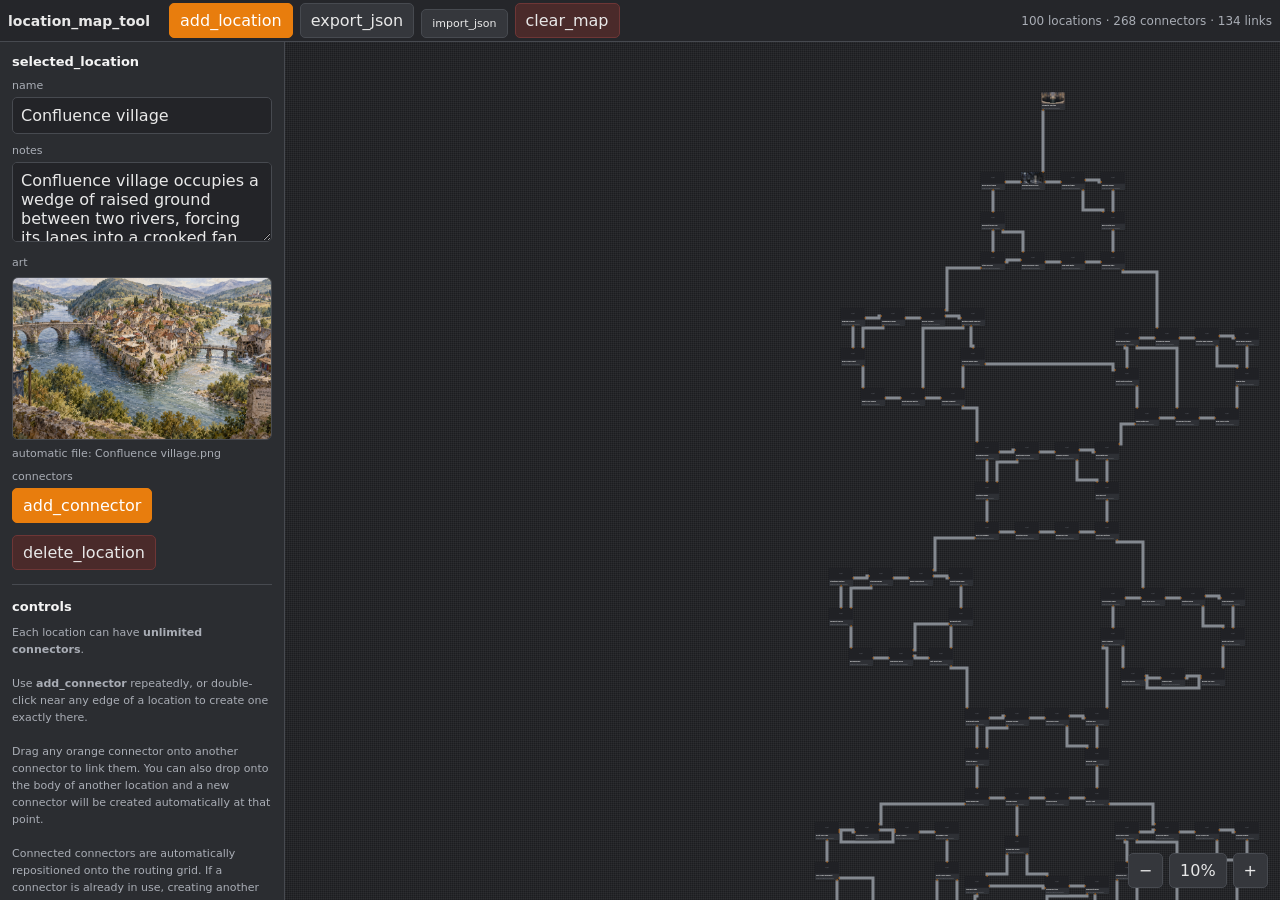
==== index.html @ f87dd0e2 "Add files via upload" ====
<!DOCTYPE html>
<html lang="en">
<head>
<meta charset="UTF-8">
<meta name="viewport" content="width=device-width, initial-scale=1.0">
<title>Location Map Tool</title>
<style>
    :root {
        --bg: #1e1f22;
        --panel: #2b2d31;
        --panel-2: #35373c;
        --panel-3: #232428;
        --border: #474a50;
        --text: #e8e8e8;
        --muted: #a9adb5;
        --accent: #e87d0d;
        --accent-2: #ff9b33;
        --danger: #cf4d4d;
        --grid: rgba(255,255,255,0.035);
        --node-w: 240px;
        --node-h: 180px;
    }

    * { box-sizing: border-box; }

    html, body {
        width: 100%;
        height: 100%;
        margin: 0;
        overflow: hidden;
        background: var(--bg);
        color: var(--text);
        font-family: Inter, ui-sans-serif, system-ui, -apple-system, BlinkMacSystemFont, "Segoe UI", sans-serif;
    }

    button, input, textarea { font: inherit; }

    button {
        border: 1px solid var(--border);
        color: var(--text);
        background: var(--panel-2);
        border-radius: 5px;
        padding: 7px 10px;
        cursor: pointer;
        user-select: none;
    }

    button:hover { background: #40434a; }
    button.primary { background: var(--accent); border-color: var(--accent); color: #fff; }
    button.primary:hover { background: var(--accent-2); }
    button.danger { background: #4a2a2a; border-color: #6e3636; }
    button.danger:hover { background: #633030; }

    #app {
        height: 100%;
        display: grid;
        grid-template-rows: 42px 1fr;
    }

    #topbar {
        display: flex;
        align-items: center;
        gap: 7px;
        padding: 6px 8px;
        background: #25262a;
        border-bottom: 1px solid var(--border);
        z-index: 30;
    }

    #brand {
        font-size: 14px;
        font-weight: 700;
        margin-right: 12px;
        white-space: nowrap;
    }

    #status {
        margin-left: auto;
        color: var(--muted);
        font-size: 12px;
        white-space: nowrap;
    }

    #main {
        min-height: 0;
        display: grid;
        grid-template-columns: 285px 1fr;
    }

    #sidebar {
        min-height: 0;
        overflow-y: auto;
        background: var(--panel);
        border-right: 1px solid var(--border);
        padding: 12px;
    }

    .section {
        border-bottom: 1px solid var(--border);
        padding-bottom: 14px;
        margin-bottom: 14px;
    }

    .section:last-child { border-bottom: 0; }

    h2 {
        font-size: 13px;
        margin: 0 0 10px 0;
        color: #f4f4f4;
    }

    label {
        display: block;
        font-size: 11px;
        color: var(--muted);
        margin: 10px 0 5px;
    }

    input[type="text"], textarea {
        width: 100%;
        border: 1px solid var(--border);
        border-radius: 5px;
        background: var(--panel-3);
        color: var(--text);
        padding: 8px;
        outline: none;
    }

    input[type="text"]:focus, textarea:focus { border-color: var(--accent); }

    textarea {
        min-height: 80px;
        resize: vertical;
    }

    .button-row {
        display: flex;
        gap: 7px;
        flex-wrap: wrap;
    }

    #art_preview {
        width: 100%;
        aspect-ratio: 16 / 10;
        object-fit: cover;
        background: #18191c;
        border: 1px solid var(--border);
        border-radius: 6px;
        display: none;
        margin-top: 8px;
    }

    #empty_editor {
        color: var(--muted);
        font-size: 12px;
        line-height: 1.5;
    }

    #workspace_wrap {
        min-width: 0;
        min-height: 0;
        position: relative;
        overflow: hidden;
        background:
            linear-gradient(var(--grid) 1px, transparent 1px),
            linear-gradient(90deg, var(--grid) 1px, transparent 1px),
            #1c1d20;
        background-size: 20px 20px;
    }

    #workspace {
        position: absolute;
        left: 0;
        top: 0;
        width: 0;
        height: 0;
        transform-origin: 0 0;
        overflow: visible;
        pointer-events: none;
        z-index: 2;
    }

    #nodes_layer {
        position: absolute;
        left: 0;
        top: 0;
        width: 0;
        height: 0;
        overflow: visible;
        pointer-events: none;
    }

    #links_svg {
        position: absolute;
        inset: 0;
        width: 100%;
        height: 100%;
        overflow: hidden;
        z-index: 1;
    }

    .link-group {
        pointer-events: stroke;
        cursor: pointer;
    }

    .link-hit {
        fill: none;
        stroke: transparent;
        stroke-width: 15;
        pointer-events: stroke;
    }

    .link-line {
        fill: none;
        stroke: #848990;
        stroke-width: 3;
        vector-effect: non-scaling-stroke;
        pointer-events: none;
    }

    .link-group.selected .link-line {
        stroke: var(--accent);
        stroke-width: 4;
    }

    #temp_link {
        fill: none;
        stroke: var(--accent-2);
        stroke-width: 3;
        stroke-dasharray: 8 6;
        vector-effect: non-scaling-stroke;
        pointer-events: none;
        display: none;
    }

    .node {
        position: absolute;
        pointer-events: auto;
        width: var(--node-w);
        height: var(--node-h);
        background: #2e3035;
        border: 1px solid #50535a;
        border-radius: 8px;
        box-shadow: 0 4px 14px rgba(0,0,0,.28);
        overflow: visible;
        user-select: none;
    }

    .node.selected {
        border-color: var(--accent);
        box-shadow: 0 0 0 1px var(--accent), 0 6px 18px rgba(0,0,0,.35);
    }

    .node_art {
        height: 118px;
        border-radius: 7px 7px 0 0;
        background: #202125;
        background-size: cover;
        background-position: center;
        border-bottom: 1px solid #45484f;
        display: grid;
        place-items: center;
        color: #737780;
        font-size: 11px;
        overflow: hidden;
    }

    .node_name {
        padding: 10px 34px 10px 10px;
        font-weight: 650;
        font-size: 13px;
        white-space: nowrap;
        overflow: hidden;
        text-overflow: ellipsis;
    }

    .connector {
        position: absolute;
        width: 17px;
        height: 17px;
        border-radius: 50%;
        border: 2px solid #202125;
        background: var(--accent);
        transform: translate(-50%, -50%);
        cursor: crosshair;
        z-index: 6;
    }

    .connector:hover {
        transform: translate(-50%, -50%) scale(1.22);
        background: var(--accent-2);
    }

    .connector.selected {
        box-shadow: 0 0 0 3px rgba(255,155,51,.32);
        background: var(--accent-2);
    }

    .node_hint {
        position: absolute;
        left: 9px;
        bottom: 7px;
        color: #80848c;
        font-size: 10px;
        pointer-events: none;
    }

    #help {
        font-size: 11px;
        color: var(--muted);
        line-height: 1.55;
    }

    #zoom_controls {
        position: absolute;
        right: 12px;
        bottom: 12px;
        display: flex;
        gap: 6px;
        z-index: 20;
    }

    #toast {
        position: absolute;
        left: 50%;
        bottom: 18px;
        transform: translateX(-50%);
        background: #111216;
        color: #eee;
        border: 1px solid var(--border);
        border-radius: 5px;
        padding: 8px 12px;
        font-size: 12px;
        pointer-events: none;
        opacity: 0;
        transition: opacity .15s ease;
        z-index: 50;
    }

    #toast.show { opacity: 1; }

    .kbd {
        border: 1px solid #555960;
        border-bottom-width: 2px;
        background: #27282c;
        padding: 1px 4px;
        border-radius: 4px;
        font-size: 10px;
        color: #ddd;
    }

    .file-button {
        display: inline-block;
        border: 1px solid var(--border);
        color: var(--text);
        background: var(--panel-2);
        border-radius: 5px;
        padding: 7px 10px;
        cursor: pointer;
    }

    .file-button:hover { background: #40434a; }

    #selected_link_panel,
    #selected_connector_panel {
        display: none;
    }
</style>
</head>
<body>
<div id="app">
    <div id="topbar">
        <div id="brand">location_map_tool</div>
        <button id="add_btn" class="primary">add_location</button>
        <button id="export_btn">export_json</button>
        <label class="file-button" for="import_input">import_json</label>
        <input id="import_input" type="file" accept=".json,application/json" hidden>
        <button id="clear_btn" class="danger">clear_map</button>
        <div id="status">0 locations · 0 connectors · 0 links</div>
    </div>

    <div id="main">
        <aside id="sidebar">
            <div class="section">
                <h2>selected_location</h2>
                <div id="empty_editor">Select a location on the map, or create one.</div>

                <div id="location_editor" hidden>
                    <label for="name_input">name</label>
                    <input id="name_input" type="text" autocomplete="off">

                    <label for="description_input">notes</label>
                    <textarea id="description_input"></textarea>

                    <label>art</label>
                    <img id="art_preview" alt="location art preview">
                    <div id="art_filename" style="margin-top:7px;color:var(--muted);font-size:11px;overflow-wrap:anywhere"></div>

                    <label>connectors</label>
                    <div class="button-row">
                        <button id="add_connector_btn" class="primary">add_connector</button>
                    </div>

                    <div class="button-row" style="margin-top:12px">
                        <button id="delete_location_btn" class="danger">delete_location</button>
                    </div>
                </div>
            </div>

            <div class="section" id="selected_connector_panel">
                <h2>selected_connector</h2>
                <div id="connector_summary" style="font-size:12px;color:var(--muted);margin-bottom:9px"></div>
                <button id="delete_connector_btn" class="danger">delete_connector</button>
            </div>

            <div class="section" id="selected_link_panel">
                <h2>selected_link</h2>
                <div id="link_summary" style="font-size:12px;color:var(--muted);margin-bottom:9px"></div>
                <button id="delete_link_btn" class="danger">delete_link</button>
            </div>

            <div class="section">
                <h2>controls</h2>
                <div id="help">
                    Each location can have <b>unlimited connectors</b>.<br><br>
                    Use <b>add_connector</b> repeatedly, or double-click near any edge of a location to create one exactly there.<br><br>
                    Drag any orange connector onto another connector to link them. You can also drop onto the body of another location and a new connector will be created automatically at that point.<br><br>
                    Connected connectors are automatically repositioned onto the routing grid. If a connector is already in use, creating another link from it automatically creates a separate routed connector.<br><br>
                    Drag a location card to reposition it. Every tile is locked to the grid. Tiles cannot overlap other tiles or established link routes. Accepted links use exclusive orthogonal grid routes, so links cannot cross or overlap each other or pass through tiles. If a move or link cannot satisfy those rules, it is rejected.<br><br>
                    The canvas is unbounded: drag empty space to pan in any direction. Use the mouse wheel to zoom.
                </div>
            </div>
        </aside>

        <section id="workspace_wrap">
            <svg id="links_svg">
                <g id="links_world">
                    <path id="temp_link"></path>
                </g>
            </svg>
            <div id="workspace">
                <div id="nodes_layer"></div>
            </div>

            <div id="zoom_controls">
                <button id="zoom_out_btn">−</button>
                <button id="zoom_reset_btn">100%</button>
                <button id="zoom_in_btn">+</button>
            </div>

            <div id="toast"></div>
        </section>
    </div>
</div>

<script>
(() => {
    "use strict";

    const STORAGE_KEY = "location_map_tool_v4_100_adventure_network_dense_v1";
    const LEGACY_STORAGE_KEYS = [];
    const NODE_WIDTH = 240;
    const NODE_HEIGHT = 180;
    const TILE_GRID = 20;
    const NODE_GAP = 40;
    const ROUTE_GRID = 20;
    const MAX_ROUTE_EXPANSIONS = 18000;
    const MAX_PORT_PAIRS = 28;

    const workspaceWrap = document.getElementById("workspace_wrap");
    const workspace = document.getElementById("workspace");
    const nodesLayer = document.getElementById("nodes_layer");
    const linksSvg = document.getElementById("links_svg");
    const linksWorld = document.getElementById("links_world");
    const tempLink = document.getElementById("temp_link");
    const status = document.getElementById("status");
    const toast = document.getElementById("toast");

    const addBtn = document.getElementById("add_btn");
    const exportBtn = document.getElementById("export_btn");
    const importInput = document.getElementById("import_input");
    const clearBtn = document.getElementById("clear_btn");

    const emptyEditor = document.getElementById("empty_editor");
    const locationEditor = document.getElementById("location_editor");
    const nameInput = document.getElementById("name_input");
    const descriptionInput = document.getElementById("description_input");
    const artPreview = document.getElementById("art_preview");
    const artFilename = document.getElementById("art_filename");
    const addConnectorBtn = document.getElementById("add_connector_btn");
    const deleteLocationBtn = document.getElementById("delete_location_btn");

    const selectedConnectorPanel = document.getElementById("selected_connector_panel");
    const connectorSummary = document.getElementById("connector_summary");
    const deleteConnectorBtn = document.getElementById("delete_connector_btn");

    const selectedLinkPanel = document.getElementById("selected_link_panel");
    const linkSummary = document.getElementById("link_summary");
    const deleteLinkBtn = document.getElementById("delete_link_btn");

    const zoomOutBtn = document.getElementById("zoom_out_btn");
    const zoomResetBtn = document.getElementById("zoom_reset_btn");
    const zoomInBtn = document.getElementById("zoom_in_btn");

    const PRESET_MAP = {"locations":[{"id":"loc_001","name":"Confluence village","description":"Confluence village occupies a wedge of raised ground between two rivers, forcing its lanes into a crooked fan around the meeting of the waters. A broad masonry bridge carries the main road over the deeper channel, while a smaller timber bridge reaches watermills and dye sheds on the opposite bank. Stone flood marks climb the lower house walls, and every spring the villagers dismantle the market stalls before the rivers rise. At the point itself, a weather-smoothed shrine faces upstream toward both valleys.","art":"","x":-2100,"y":4560,"connectors":[{"id":"loc_001_link_094","side":"top","offset":0.9166666666666666}]},{"id":"loc_002","name":"Flowermead village","description":"Flowermead village sits in a shallow sea of pasture where bands of wildflowers make the surrounding fields look painted from a distance. The settlement is loose and bright: limewashed farmhouses, fenced kitchen gardens, hayricks, bee skeps, and a long green used for markets and midsummer games. Narrow irrigation ditches glitter between the meadows, crossed by flat stepping stones worn smooth by generations of boots. A derelict dovecote on the western rise is the only structure tall enough to see above the flowering grass.","art":"","x":-900,"y":4560,"connectors":[{"id":"loc_002_link_095","side":"top","offset":0.08333333333333333}]},{"id":"loc_003","name":"Arched ford hamlet","description":"Arched ford hamlet has grown around an unusually old bridge whose single black-stone arch barely clears the river in wet months. The roadway pinches between leaning houses built directly against the bridge approaches, their upper floors almost touching above the lane. Below, the ford spreads across pale gravel beside fish traps, tethering rings, and a half-collapsed washing platform. One bridge pier contains a sealed iron door at water level, visible only when the river runs low.","art":"","x":-640,"y":5200,"connectors":[{"id":"loc_003_link_096","side":"top","offset":0.9166666666666666}]},{"id":"loc_004","name":"Applevale hollow","description":"Applevale hollow is a warm, sheltered depression filled with orchards older than the cottages scattered among them. Mossy stone walls divide terraces of apple, pear, and quince trees; ladders lean permanently against the gnarled trunks and windfalls perfume the grass. At the lowest point stands a communal press house with a huge screw press and channels cut into the flagstone floor for juice. Beyond it, one abandoned orchard has grown so dense that its interlocked branches form a dim tunnel over the forgotten path.","art":"","x":560,"y":5200,"connectors":[{"id":"loc_004_link_097","side":"top","offset":0.08333333333333333}]},{"id":"loc_005","name":"Verdigris brook","description":"Verdigris brook follows a mineral seam through a compact industrial town, staining stones, gutters, and bridge piers blue-green wherever its water splashes. Smithies and coppersmiths crowd the lower bank, their workshops connected by gantries carrying buckets and ore carts above the street. The upper quarter climbs in slate steps toward old prospecting tunnels cut into the hillside. At dusk, runoff from the workings leaves thin metallic films on quiet pools, turning the brook into a broken ribbon of shifting colour.","art":"","x":900,"y":4560,"connectors":[{"id":"loc_005_link_098","side":"top","offset":0.9166666666666666}]},{"id":"loc_006","name":"Shower hill village","description":"Shower hill village is built in steep terraces on a rain-facing slope, with every roof, stair, and retaining wall engineered to move water somewhere useful. Gutters empty into stone cisterns, cisterns feed vegetable beds, and overflow channels run down the central stair like miniature canals during a storm. From the watch platform above the houses, curtains of rain can be seen marching across the valley before they arrive. A line of old lightning-struck trees marks the exposed crest where nobody now builds.","art":"","x":2100,"y":4560,"connectors":[{"id":"loc_006_link_099","side":"top","offset":0.08333333333333333}]},{"id":"loc_007","name":"Great river plain","description":"The Great river plain is an enormous open grassland divided by a river so broad and slow that it resembles a moving strip of sky. Seasonal floods have left curved oxbow ponds, raised gravel islands, and dark silt scars far from the present banks. Herd trails converge on patches of higher ground where lone thorn trees and abandoned cattle pens offer the only landmarks for miles. On clear days, distant travellers can be watched for hours before they come within shouting distance.","art":"","x":-2100,"y":3100,"connectors":[{"id":"loc_007_link_001","side":"right","offset":0.4444444444444444},{"id":"loc_007_link_009","side":"bottom","offset":0.5},{"id":"loc_007_link_125","side":"right","offset":0.5555555555555556}]},{"id":"loc_008","name":"Clearstone ford","description":"Clearstone ford crosses a wide, shallow reach where the river has washed the bed down to pale limestone slabs and rounded quartz pebbles. Generations of travellers have set upright marker stones along the safest diagonal route, each one carved with a different simple symbol rather than words. Fish gather in the deeper blue channels between the slabs, while old wicker traps are anchored downstream. At the eastern bank, a toppled milestone reveals an earlier road continuing straight beneath the water.","art":"","x":-1700,"y":3100,"connectors":[{"id":"loc_008_link_002","side":"right","offset":0.4444444444444444},{"id":"loc_008_link_102","side":"right","offset":0.1111111111111111},{"id":"loc_008_link_001","side":"left","offset":0.5555555555555556}]},{"id":"loc_009","name":"Miller's crown","description":"Miller's crown is a smooth, windswept hill capped by a timber windmill whose patched sails can be seen from every road across the plain. The mill yard contains cracked querns, discarded gears, flour carts, and a low circular wall where villagers wait out sudden squalls. Grass on the summit has been worn into concentric tracks by livestock and wagons turning around the mill. Beneath the floorboards, a trapdoor opens into an unexpectedly ancient stone foundation that predates the machinery above it.","art":"","x":-1300,"y":3100,"connectors":[{"id":"loc_009_link_003","side":"right","offset":0.5555555555555556},{"id":"loc_009_link_002","side":"left","offset":0.4444444444444444},{"id":"loc_009_link_125","side":"left","offset":0.5555555555555556}]},{"id":"loc_010","name":"Hollowway road","description":"Hollowway road has been worn so deeply into the landscape that a wagon can pass unseen only a few metres from the fields above. Its earthen walls rise in root-bound tiers, pierced by rabbit holes, old drainage mouths, and narrow footpaths climbing toward vanished farms. Rainwater collects in wheel ruts beneath a canopy of hazel and ash that nearly closes overhead. Halfway along the cutting, a sealed side passage is faced with dressed stone instead of soil, suggesting the road intersected something older.","art":"","x":-900,"y":3100,"connectors":[{"id":"loc_010_link_004","side":"bottom","offset":0.5},{"id":"loc_010_link_003","side":"left","offset":0.5555555555555556}]},{"id":"loc_011","name":"White clover downs","description":"White clover downs roll in long chalk ridges under close-cropped turf, their slopes patterned by sheep tracks and broad drifts of clover. Bright white outcrops break through the green like exposed bone, and shallow dew ponds occupy several unnatural circular hollows along the crest. The highest ridge carries a chain of low burial mounds that align with the sunrise at midsummer. From there, the surrounding country appears as a patchwork of river, woodland, and distant storm-dark hills.","art":"","x":-900,"y":3500,"connectors":[{"id":"loc_011_link_004","side":"top","offset":0.5},{"id":"loc_011_link_005","side":"bottom","offset":0.08333333333333333},{"id":"loc_011_link_100","side":"bottom","offset":0.9166666666666666}]},{"id":"loc_012","name":"Reedwater bridge","description":"Reedwater bridge is less a single crossing than a chain of narrow timber spans hopping from island to island through a braided river. Reed beds tower above the handrails, hiding side channels where flat-bottomed skiffs are tied beneath crude fishing shelters. The bridge deck is patched from many kinds of wood, and removable sections can be lifted when flood debris comes downstream. Near the central island, hundreds of carved tally marks cover one old support post from just above the waterline to far above a person's head.","art":"","x":-1100,"y":3900,"connectors":[{"id":"loc_012_link_005","side":"top","offset":0.9166666666666666},{"id":"loc_012_link_095","side":"bottom","offset":0.9166666666666666},{"id":"loc_012_link_006","side":"left","offset":0.5555555555555556}]},{"id":"loc_013","name":"Lambwatch bluff","description":"Lambwatch bluff rises abruptly from gentle grazing land into a wind-scoured shelf of turf and exposed stone. A shepherd's hut crouches behind a semicircular wall, surrounded by old lambing pens built into natural hollows for shelter. Along the cliff edge stands a broken line of waist-high stones, each drilled through with a neat round hole that whistles in strong wind. The drop overlooks three separate roads, making the bluff as useful to sentries as it is to shepherds.","art":"","x":-1500,"y":3900,"connectors":[{"id":"loc_013_link_006","side":"right","offset":0.5555555555555556},{"id":"loc_013_link_007","side":"left","offset":0.4444444444444444},{"id":"loc_013_link_115","side":"left","offset":0.1111111111111111}]},{"id":"loc_014","name":"Saffron prairie","description":"Saffron prairie stretches beneath a huge sky in waves of dry amber grass, interrupted by clay-red termite mounds and sparse flat-topped thorn trees. Seed heads brush against a traveller's waist and release clouds of yellow dust that cling to boots and hems. Shallow depressions conceal seasonal pools now reduced to cracked mud rings visited by antelope and wild horses. Far out on the plain, a perfectly straight line of dark stones cuts across the natural contours with no visible destination.","art":"","x":-1900,"y":3900,"connectors":[{"id":"loc_014_link_008","side":"top","offset":0.08333333333333333},{"id":"loc_014_link_007","side":"right","offset":0.5555555555555556},{"id":"loc_014_link_094","side":"bottom","offset":0.08333333333333333}]},{"id":"loc_015","name":"Four roads monument","description":"Four roads monument stands at a crossroads broad enough to resemble a small plaza, its centre occupied by a tall weather-beaten pillar covered in overlapping route inscriptions from different eras. The four roads are visibly unlike one another: paved military stone, rutted trade road, grassy pilgrim track, and a narrow raised causeway. A roofless tollhouse provides crude shelter beside rusted hitching rails. Travellers have wedged coins, teeth, ribbons, and written scraps into cracks around the monument's base for luck before choosing a direction.","art":"","x":-2100,"y":3500,"connectors":[{"id":"loc_015_link_009","side":"top","offset":0.5},{"id":"loc_015_link_008","side":"bottom","offset":0.9166666666666666},{"id":"loc_015_link_115","side":"right","offset":0.8888888888888888}]},{"id":"loc_016","name":"Thornwall gate","description":"Thornwall gate marks the abrupt boundary between cultivated land and an ancient enclosed woodland. Two square gate towers have collapsed into ivy-covered shoulders of masonry, but the wall between them is now continued by living hawthorn trunks woven together so densely that even light struggles through. The road passes beneath their arched branches over paving lifted into ridges by roots. Just inside, dozens of iron pruning hooks hang from pegs in a deserted keeper's shelter, all carefully sharpened despite the building's neglect.","art":"","x":-600,"y":3640,"connectors":[{"id":"loc_016_link_010","side":"top","offset":0.9166666666666666},{"id":"loc_016_link_018","side":"bottom","offset":0.5},{"id":"loc_016_link_116","side":"right","offset":0.5555555555555556}]},{"id":"loc_017","name":"Murmuring hollow","description":"Murmuring hollow drops into a bowl of colossal beech roots, leaf-dark earth, and hidden watercourses. No stream remains visible for more than a few metres; each one slips under roots or stone and reappears elsewhere, producing overlapping trickles that make whispered words seem to come from the wrong direction. Fallen trunks bridge the steeper sides of the hollow, their bark covered in small carved names. At the centre, one living tree has grown around a waist-high block of masonry until only its carved face remains exposed.","art":"","x":-200,"y":3240,"connectors":[{"id":"loc_017_link_103","side":"top","offset":0.5},{"id":"loc_017_link_011","side":"bottom","offset":0.9166666666666666},{"id":"loc_017_link_010","side":"bottom","offset":0.08333333333333333}]},{"id":"loc_018","name":"Silvermoon tarn","description":"Silvermoon tarn is a deep circular pool enclosed by a pale birch wood whose white trunks reflect even faint night light. Flat black stones form a broken ring at the water's edge, and a narrow, decaying boardwalk reaches a tiny roofed platform near the middle. The tarn has no visible inlet, yet a slow current continually turns the lilies clockwise around the platform. Beneath clear patches of water, rows of squared stones can be seen descending toward the centre far deeper than the surrounding land would suggest.","art":"","x":200,"y":3640,"connectors":[{"id":"loc_018_link_012","side":"right","offset":0.5555555555555556},{"id":"loc_018_link_011","side":"top","offset":0.08333333333333333},{"id":"loc_018_link_116","side":"left","offset":0.6666666666666666}]},{"id":"loc_019","name":"Tangleroot gorge","description":"Tangleroot gorge is a narrow red-earth ravine where generations of trees have grown from opposite rims until their exposed roots knit into bridges overhead. The floor alternates between cold stream, gravel bars, and chambers roofed entirely by living wood. Some root masses have trapped fallen stones into natural walls, forcing the water through sudden chutes and pools. An abandoned rope ladder hangs from one of the highest crossings, ending several metres above the present gorge floor as evidence of how much the stream has cut downward.","art":"","x":600,"y":3640,"connectors":[{"id":"loc_019_link_013","side":"bottom","offset":0.4166666666666667},{"id":"loc_019_link_012","side":"left","offset":0.5555555555555556},{"id":"loc_019_link_126","side":"bottom","offset":0.08333333333333333}]},{"id":"loc_020","name":"Owl idol grove","description":"Owl idol grove is a deliberate circle of ancient trees surrounding a blocky stone figure with enormous round eyes and folded wings. The canopy meets almost perfectly above it, leaving the grove in green shade even at noon, while the forest floor inside the ring is strangely clear of undergrowth except for ferns around the idol's feet. Small offerings occupy niches cut into nearby roots: feathers, polished seeds, mouse bones, and tiny clay lamps. Behind the statue, one tree bears a door-shaped scar in its bark.","art":"","x":600,"y":4040,"connectors":[{"id":"loc_020_link_013","side":"top","offset":0.4166666666666667},{"id":"loc_020_link_101","side":"top","offset":0.9166666666666666},{"id":"loc_020_link_014","side":"bottom","offset":0.08333333333333333}]},{"id":"loc_021","name":"Crystal caves","description":"Crystal caves begin as ordinary limestone passages before opening into chambers crowded with mineral growth on an architectural scale. Translucent crystal blades rise from clear pools, violet clusters bridge cracks in the walls, and milky columns have fused floor to ceiling in places. Light carried into one chamber travels through the formations and emerges metres away in unexpected colours, making distant tunnels appear occupied. Several crystals have been cleanly cut at their bases, leaving smooth sockets and cart grooves leading toward an inaccessible lower gallery.","art":"","x":400,"y":4440,"connectors":[{"id":"loc_021_link_014","side":"top","offset":0.9166666666666666},{"id":"loc_021_link_097","side":"bottom","offset":0.9166666666666666},{"id":"loc_021_link_015","side":"left","offset":0.5555555555555556}]},{"id":"loc_022","name":"Fernfall basin","description":"Fernfall basin is a steep amphitheatre carved by a waterfall that divides into several white ribbons before striking a jade-green pool. Tree ferns crowd every ledge that remains permanently wet, their fronds overlapping into dripping walls of foliage. A narrow path ducks behind the main curtain of water and continues onto a shelf containing ruined stone benches and a view through the falling water. In the pool below, a fallen column lies visible beneath the surface, pointing toward a dark cleft behind the cascade.","art":"","x":0,"y":4440,"connectors":[{"id":"loc_022_link_015","side":"right","offset":0.5555555555555556},{"id":"loc_022_link_016","side":"left","offset":0.5555555555555556},{"id":"loc_022_link_126","side":"top","offset":0.9166666666666666}]},{"id":"loc_023","name":"Red deer meadow","description":"Red deer meadow is a long sunlit clearing hidden so thoroughly within old forest that its brightness feels abrupt after the surrounding shade. Tall grass is flattened into winding tracks where deer repeatedly cross between a mineral lick, a cold stream, and the sheltered treeline. Antlers shed over many seasons have been wired to weathered posts around a low earthen mound near the centre. At dawn, mist settles only in the northern half of the meadow, revealing the raised outline of rectangular foundations beneath the turf.","art":"","x":-400,"y":4440,"connectors":[{"id":"loc_023_link_017","side":"top","offset":0.08333333333333333},{"id":"loc_023_link_016","side":"right","offset":0.5555555555555556},{"id":"loc_023_link_096","side":"bottom","offset":0.08333333333333333}]},{"id":"loc_024","name":"Duskpine trail","description":"Duskpine trail threads through an unusually dense stand of straight black-green firs whose branches begin high overhead and block most direct sunlight. The forest floor is a quiet carpet of needles broken by pale bracket fungi, exposed granite, and occasional patches of luminous lichen. Old trail markers have been nailed far above head height, implying either deep former snow or trees that have since grown enormously. Every few hundred metres, the path divides around a standing dead pine carved with the same three vertical cuts.","art":"","x":-600,"y":4040,"connectors":[{"id":"loc_024_link_018","side":"top","offset":0.4166666666666667},{"id":"loc_024_link_100","side":"top","offset":0.08333333333333333},{"id":"loc_024_link_017","side":"bottom","offset":0.9166666666666666}]},{"id":"loc_025","name":"Raven pine ridge","description":"Raven pine ridge is a knife-backed height of dark stone where wind-bent pines cling to cracks with roots exposed like claws. The western face falls away into forest, while the eastern slope is bare enough to reveal a switchback road far below. Ravens use the ridge as a nesting corridor, filling certain ledges with bones, shell fragments, and stolen bright objects. Near the highest point, a collapsed signal cairn contains a bronze mirror still mounted on a pivot beneath the stones.","art":"","x":900,"y":3100,"connectors":[{"id":"loc_025_link_019","side":"right","offset":0.5555555555555556},{"id":"loc_025_link_027","side":"bottom","offset":0.4166666666666667},{"id":"loc_025_link_127","side":"bottom","offset":0.9166666666666666}]},{"id":"loc_026","name":"Moonreed marsh","description":"Moonreed marsh is a broad wetland of silver-green reeds growing from water shallow enough to reflect the entire sky. Dry ground exists only as scattered hummocks linked by narrow planks, many of which have shifted or sunk below the surface. At night, pale reed flowers catch moonlight and outline old drainage channels invisible by day. A cluster of abandoned stilt huts stands beyond the main path, each with its doorway facing the same patch of open water where no reeds grow at all.","art":"","x":1300,"y":3100,"connectors":[{"id":"loc_026_link_020","side":"right","offset":0.5555555555555556},{"id":"loc_026_link_019","side":"left","offset":0.4444444444444444},{"id":"loc_026_link_104","side":"left","offset":0.1111111111111111}]},{"id":"loc_027","name":"Green chorus fen","description":"Green chorus fen is warm, crowded, and loud with life: frog calls overlap from lily pools, dragonflies patrol the sedges, and unseen water birds answer from beyond curtains of rush. Peat islands rise just enough to support alder bushes and crooked fence posts left from an attempt to drain the land. The safest route follows a sequence of half-sunken stone troughs that now function as stepping stones. One pool near the middle continually bubbles from below, keeping a perfect circle free of duckweed even on windless days.","art":"","x":1700,"y":3100,"connectors":[{"id":"loc_027_link_021","side":"right","offset":0.4444444444444444},{"id":"loc_027_link_020","side":"left","offset":0.5555555555555556},{"id":"loc_027_link_117","side":"bottom","offset":0.9166666666666666}]},{"id":"loc_028","name":"Flooded kingway","description":"Flooded kingway runs ruler-straight across drowned lowland, its ancient paving visible beneath a handspan of brown water for long stretches before vanishing into deeper channels. Broken parapets, statue bases, and milestone stumps protrude at regular intervals, allowing the road's line to be followed across the flood. Fish move between the paving stones where wagon wheels once ran. A collapsed section reveals that the causeway is hollow inside, with a narrow vaulted conduit continuing beneath the road toward the horizon.","art":"","x":2100,"y":3100,"connectors":[{"id":"loc_028_link_022","side":"bottom","offset":0.5},{"id":"loc_028_link_021","side":"left","offset":0.5555555555555556}]},{"id":"loc_029","name":"Lanternmoth bog","description":"Lanternmoth bog is a black-water peatland where pale moths gather in dense spirals over patches of faintly luminous moss. Their moving light gives the impression of distant lanterns, especially where dead trees stand like posts along vanished footpaths. The ground alternates unpredictably between springy moss and pools deep enough to swallow a pole. Near a cluster of leaning birches, an old peat cutter's sled remains half embedded in the bog with a locked iron chest still chained to its frame.","art":"","x":2100,"y":3500,"connectors":[{"id":"loc_029_link_022","side":"top","offset":0.5},{"id":"loc_029_link_023","side":"bottom","offset":0.08333333333333333},{"id":"loc_029_link_117","side":"top","offset":0.08333333333333333}]},{"id":"loc_030","name":"Clearbottom spring","description":"Clearbottom spring wells from a dark seam of rock into a pool so transparent that depth is difficult to judge. Natural shelves descend in broad pale terraces, each edged by fine mineral crystals and wavering ribbons of water grass. Coins and pottery fragments are visible far below, apparently resting within easy reach until perspective proves otherwise. The overflow escapes through a narrow channel that has built a white mineral lip across the grass, and fresh footprints sometimes appear there without matching tracks around the pool.","art":"","x":1900,"y":3900,"connectors":[{"id":"loc_030_link_023","side":"top","offset":0.9166666666666666},{"id":"loc_030_link_099","side":"bottom","offset":0.9166666666666666},{"id":"loc_030_link_024","side":"left","offset":0.5555555555555556}]},{"id":"loc_031","name":"Willow refuge","description":"Willow refuge is a rare patch of dependable ground in the wetlands, hidden beneath ancient willows whose trunks lean outward over the floodwater. Their enormous exposed roots form dry chambers, benches, and tunnel-like gaps large enough to crawl through, while rope bridges connect several higher root masses. A small fire pit and old storage hooks show that travellers have sheltered here for years. One hollow trunk contains a vertical ladder descending below the island's soil line into a dry space beneath the roots.","art":"","x":1500,"y":3900,"connectors":[{"id":"loc_031_link_024","side":"right","offset":0.5555555555555556},{"id":"loc_031_link_025","side":"left","offset":0.5555555555555556},{"id":"loc_031_link_127","side":"top","offset":0.08333333333333333}]},{"id":"loc_032","name":"Lightning fields","description":"Lightning fields occupy a bleak, treeless plain where iron-rich grasses hiss in the charged wind and storms seem to gather with unnatural speed. Repeated strikes have fused the dark soil into branching veins and shallow craters of glossy black glass, some still warm after a storm has passed. Stone shelters squat below ground level because nothing tall survives for long. Across the centre of the plain, a row of copper pylons attracts lightning in sequence, each discharge briefly illuminating symbols cut into their bases.","art":"","x":1100,"y":3900,"connectors":[{"id":"loc_032_link_026","side":"top","offset":0.08333333333333333},{"id":"loc_032_link_025","side":"right","offset":0.5555555555555556},{"id":"loc_032_link_098","side":"bottom","offset":0.08333333333333333}]},{"id":"loc_033","name":"Stormscar hill","description":"Stormscar hill rises alone from the lightning country, its crown split into jagged wedges by centuries of direct strikes. Scorched grass grows in radial patterns around glassy impact pits, and the exposed rock bears branching white scars like frozen lightning. A low refuge built into the lee side has thick stone walls, a chained copper door, and racks for grounding rods. At the summit, a melted metal framework surrounds a socket where some tall object once stood.","art":"","x":900,"y":3500,"connectors":[{"id":"loc_033_link_027","side":"top","offset":0.5},{"id":"loc_033_link_026","side":"bottom","offset":0.9166666666666666},{"id":"loc_033_link_101","side":"bottom","offset":0.08333333333333333}]},{"id":"loc_034","name":"Manymouth delta","description":"Manymouth delta is a restless fan of mud islands, sandbars, reed beds, and shallow channels where a great river loses any single identity before reaching the sea. Routes change from season to season; yesterday's bank may be today's waist-deep crossing, and stranded boats serve as landmarks more reliably than trees. Fisher families build temporary platforms on driven poles and move them when the channels migrate. One unusually deep branch runs arrow-straight through the maze, against the shape of the natural delta.","art":"","x":-600,"y":1960,"connectors":[{"id":"loc_034_link_105","side":"top","offset":0.08333333333333333},{"id":"loc_034_link_028","side":"right","offset":0.5555555555555556},{"id":"loc_034_link_037","side":"bottom","offset":0.5}]},{"id":"loc_035","name":"Flooded orchard","description":"Flooded orchard preserves the rigid geometry of farmland beneath still brown water. Dead fruit trees stand in orderly rows with silvered trunks and branches, while submerged walls, gates, and drainage ditches form a visible grid below the surface. The upper storey of a stone farmhouse remains dry on a slight rise, accessible by a ladder tied to an upstairs window. Inside the flooded ground floor, cupboard doors drift open and shut with the current, and a cellar stair disappears into unnaturally clear water.","art":"","x":-200,"y":1960,"connectors":[{"id":"loc_035_link_029","side":"right","offset":0.5555555555555556},{"id":"loc_035_link_028","side":"left","offset":0.4444444444444444},{"id":"loc_035_link_118","side":"bottom","offset":0.08333333333333333}]},{"id":"loc_036","name":"Long heron bend","description":"Long heron bend is a broad, quiet curve of river bordered by tawny reeds and long gravel spits that shift after every flood. Herons stand along the shallows in such numbers that their sudden flight can fill the entire bend with beating grey wings. Driftwood has accumulated against a fallen willow to form a natural footbridge onto a midstream island. The island contains a ring of upright poles wrapped in old fishing line and feathers, visible only when the river is low enough to expose the gravel around them.","art":"","x":200,"y":1960,"connectors":[{"id":"loc_036_link_030","side":"right","offset":0.4444444444444444},{"id":"loc_036_link_029","side":"left","offset":0.5555555555555556},{"id":"loc_036_link_128","side":"bottom","offset":0.9166666666666666}]},{"id":"loc_037","name":"Flintcap hills","description":"Flintcap hills are low chalk uplands crowned by hard black flint that breaks through the turf in sharp, shining bands. Centuries of digging have left a confusing landscape of shallow pits, spoil mounds, grassy trenches, and sudden sinkholes where miners followed the best stone. Sheep tracks weave through the old workings and vanish at collapsed shafts. On one hilltop, thousands of discarded flakes cover the ground so densely that it crunches like glass beneath every step.","art":"","x":600,"y":1960,"connectors":[{"id":"loc_037_link_106","side":"top","offset":0.9166666666666666},{"id":"loc_037_link_031","side":"bottom","offset":0.5},{"id":"loc_037_link_030","side":"left","offset":0.5555555555555556}]},{"id":"loc_038","name":"Bellgoat ridge","description":"Bellgoat ridge climbs steeply through scrub and loose grey stone toward a narrow pass used by mountain herders. Old route posts carry small bronze bells instead of painted markers, allowing travellers to hear the path during fog or snow. Feral goats move easily across ledges that force everyone else onto a precarious zigzag trail. At the ridge's highest saddle, a giant bell hangs from a freestanding stone frame, but its clapper has been removed and lies chained to the ground nearby.","art":"","x":600,"y":2360,"connectors":[{"id":"loc_038_link_031","side":"top","offset":0.5},{"id":"loc_038_link_032","side":"bottom","offset":0.5},{"id":"loc_038_link_128","side":"top","offset":0.08333333333333333}]},{"id":"loc_039","name":"Giant's cleft","description":"Giant's cleft is a monumental split in the hills where two leaning walls of rock form a gateway tall enough to dwarf trees. The road narrows to a strip of ancient paving between the slabs, its wheel grooves cut deep into the stone. Wind funnels through the gap with enough force to carry grit and loose leaves far into the valley beyond. High overhead, several enormous rectangular sockets have been carved opposite one another in the rock faces, as if the cleft once held a gate.","art":"","x":600,"y":2760,"connectors":[{"id":"loc_039_link_032","side":"top","offset":0.5},{"id":"loc_039_link_104","side":"right","offset":0.8888888888888888},{"id":"loc_039_link_033","side":"left","offset":0.5555555555555556}]},{"id":"loc_040","name":"Singing cavern","description":"Singing cavern is a dry, pale chamber shaped like an immense dome, with terraces descending toward a smooth central floor. Every sound produces several delayed echoes from different parts of the roof, and particular stones ring with distinct notes when struck. Stalactites have been deliberately trimmed into organ-pipe rows along one wall, suggesting the acoustics were once used rather than merely admired. A narrow shaft overhead admits a moving circle of daylight that crosses the floor like a slow clock hand.","art":"","x":200,"y":2760,"connectors":[{"id":"loc_040_link_033","side":"right","offset":0.5555555555555556},{"id":"loc_040_link_034","side":"left","offset":0.5555555555555556}]},{"id":"loc_041","name":"Verdigris mine","description":"Verdigris mine enters the hillside through a timbered adit stained turquoise by decades of copper-rich seepage. The main haulage tunnel still carries iron rails past abandoned ore carts, collapsed side workings, and walls sparkling with exposed mineral veins. Deeper in, the mine opens into a vast excavated chamber supported by pillars deliberately left from the original rock. One pillar has been cut open to reveal a fitted stone doorway that the miners apparently discovered rather than built.","art":"","x":-200,"y":2760,"connectors":[{"id":"loc_041_link_034","side":"right","offset":0.5555555555555556},{"id":"loc_041_link_103","side":"bottom","offset":0.5},{"id":"loc_041_link_035","side":"left","offset":0.5555555555555556}]},{"id":"loc_042","name":"Knife wind bluffs","description":"Knife wind bluffs form a long escarpment sculpted into blades, fins, and narrow chimneys by relentless crosswinds. The exposed plateau above is almost barren, but sheltered ledges support strips of tough grass and miniature flowering plants. The safest trail follows the cliff face behind freestanding rock ribs, occasionally squeezing through gaps barely wide enough for a pack animal. Several ribs contain old iron rings at regular heights, remnants of a rope system once used to haul cargo along the otherwise impassable route.","art":"","x":-600,"y":2760,"connectors":[{"id":"loc_042_link_036","side":"top","offset":0.5},{"id":"loc_042_link_035","side":"right","offset":0.5555555555555556},{"id":"loc_042_link_102","side":"left","offset":0.8888888888888888}]},{"id":"loc_043","name":"Staircut quarry","description":"Staircut quarry descends in geometric terraces around a central pit of opaque blue water. Saw marks stripe the vertical faces, squared blocks wait where workers abandoned them, and rusted cranes lean over ramps broad enough for teams of oxen. Rain has turned the lowest benches into flooded shelves where fish now swim between unfinished columns. One quarry wall bears a complete doorway and decorative arch carved directly into the living stone, leading nowhere because the block around it was never removed.","art":"","x":-600,"y":2360,"connectors":[{"id":"loc_043_link_037","side":"top","offset":0.5},{"id":"loc_043_link_036","side":"bottom","offset":0.5},{"id":"loc_043_link_118","side":"top","offset":0.9166666666666666}]},{"id":"loc_044","name":"Stormtable plateau","description":"Stormtable plateau is a flat-topped upland rising abruptly above broken country, its surface covered by low grass, shallow rain pools, and scattered sandstone slabs. Storms arriving from the west strike the plateau first, often leaving the valleys below dry while rain sweeps sideways across the top. A line of waist-high cairns crosses the open ground toward a circular stone platform blackened by old fires. Lightning has magnetized parts of the rock strongly enough to tug at loose iron objects.","art":"","x":-1960,"y":560,"connectors":[{"id":"loc_044_link_038","side":"right","offset":0.5555555555555556},{"id":"loc_044_link_046","side":"bottom","offset":0.5}]},{"id":"loc_045","name":"Stonefang maze","description":"Stonefang maze is a badland of narrow passages between tilted limestone spires that resemble rows of broken teeth. Some corridors are broad enough for carts, others close to shoulder width, and many end abruptly at smooth cliff faces only to continue above on inaccessible shelves. Windblown sand collects in the lowest passages, preserving footprints for days. Near the maze's centre, several stone fangs have been carved with matching arrows that point in contradictory directions depending on which side is viewed.","art":"","x":-1560,"y":560,"connectors":[{"id":"loc_045_link_039","side":"right","offset":0.5555555555555556},{"id":"loc_045_link_038","side":"left","offset":0.4444444444444444},{"id":"loc_045_link_119","side":"bottom","offset":0.08333333333333333}]},{"id":"loc_046","name":"Eagle road outpost","description":"Eagle road outpost occupies a fortified bend on a high mountain road where travellers once paid tolls before entering the pass. A square tower, roofless barracks, and a walled yard cling to the slope above a dramatic drop, while iron rings for pack animals remain set into the roadside wall. Eagles nest on the inaccessible tower cornice and scatter bones across the courtyard. The old gate mechanism still works from inside, but its counterweight hangs in a shaft that now opens onto a hidden lower room.","art":"","x":-1160,"y":560,"connectors":[{"id":"loc_046_link_040","side":"right","offset":0.4444444444444444},{"id":"loc_046_link_107","side":"right","offset":0.1111111111111111},{"id":"loc_046_link_039","side":"left","offset":0.5555555555555556}]},{"id":"loc_047","name":"Scarlet bloom plain","description":"Scarlet bloom plain is a broad grassland transformed each season by millions of red flowers that grow almost shoulder to shoulder. Narrow animal tracks become the only practical routes through the dense stems, and pollen hangs in visible clouds whenever the wind rises. Dark basalt boulders protrude from the field like islands, often supporting small shrines or traveller cairns. One long strip across the plain never flowers at all, remaining bare green grass in a perfectly straight line from horizon to horizon.","art":"","x":-760,"y":560,"connectors":[{"id":"loc_047_link_041","side":"bottom","offset":0.5},{"id":"loc_047_link_040","side":"left","offset":0.5555555555555556}]},{"id":"loc_048","name":"Bloodsalt flats","description":"Bloodsalt flats spread as a red-white crust across the floor of an ancient inland sea. Thin crimson mineral films pool in shallow depressions, while polygonal plates of salt crack loudly as temperature changes. Islands of black rock provide the only shade and are ringed with abandoned camps where salt cutters once worked. At the centre of the flats, a cluster of vertical salt pillars encloses a dry circular floor covered in footprints that stop at the ring rather than continuing away.","art":"","x":-760,"y":960,"connectors":[{"id":"loc_048_link_041","side":"top","offset":0.5},{"id":"loc_048_link_042","side":"bottom","offset":0.08333333333333333},{"id":"loc_048_link_129","side":"left","offset":0.8888888888888888}]},{"id":"loc_049","name":"Last desert well","description":"Last desert well is a deep stone shaft beside the final dependable water on an old caravan route. A roofed wheel, animal troughs, and low windbreak walls surround it, all polished by sand and generations of use. Hundreds of route marks have been scratched into the plaster beneath the canopy, including several pointing toward roads no longer visible in the dunes. The bucket returns with cold clear water, but the echo from the shaft suggests a chamber far wider than the narrow opening above.","art":"","x":-960,"y":1360,"connectors":[{"id":"loc_049_link_042","side":"top","offset":0.9166666666666666},{"id":"loc_049_link_105","side":"bottom","offset":0.9166666666666666},{"id":"loc_049_link_043","side":"left","offset":0.5555555555555556}]},{"id":"loc_050","name":"Shardglass dunes","description":"Shardglass dunes are sweeping hills of pale sand mixed with countless thin fragments of naturally formed glass. In sunlight the dune faces glitter like frost, while after dark the buried shards release stored warmth and create wavering mirages close to the ground. Walking the exposed ridges is hazardous because the glass gathers in knife-edged drifts where the wind sorts it from the sand. A half-buried stone staircase descends directly into one dune and is repeatedly uncovered in the same place after storms.","art":"","x":-1360,"y":1360,"connectors":[{"id":"loc_050_link_043","side":"right","offset":0.4444444444444444},{"id":"loc_050_link_044","side":"left","offset":0.5555555555555556},{"id":"loc_050_link_129","side":"right","offset":0.1111111111111111}]},{"id":"loc_051","name":"Buried bazaar","description":"Buried bazaar is the exposed upper level of a market town almost entirely swallowed by sand. Canvas awnings have long vanished, but stone shop fronts, tiled counters, sign brackets, and roof terraces still define a maze of narrow commercial lanes. Wind enters through upper windows now level with the dunes and fills rooms from above instead of through their doors. In the central arcade, sand has poured away from a domed ceiling to reveal hanging bronze lamps and a staircase descending into untouched darkness.","art":"","x":-1760,"y":1360,"connectors":[{"id":"loc_051_link_045","side":"top","offset":0.08333333333333333},{"id":"loc_051_link_044","side":"right","offset":0.5555555555555556}]},{"id":"loc_052","name":"Smokerift canyon","description":"Smokerift canyon cuts through burnt-red rock in a series of faulted steps where warm vapour escapes from cracks along the floor. Sulphur-yellow deposits rim the vents, and thin columns of steam drift between towering walls streaked black by ancient heat. The old trail follows cooler ledges above the fissures and crosses them on stone slabs set in place by unknown builders. At one bend, the vapour condenses on a perfectly smooth wall to reveal a large relief map invisible when the stone is dry.","art":"","x":-1960,"y":960,"connectors":[{"id":"loc_052_link_046","side":"top","offset":0.5},{"id":"loc_052_link_045","side":"bottom","offset":0.9166666666666666},{"id":"loc_052_link_119","side":"top","offset":0.9166666666666666}]},{"id":"loc_053","name":"Solar needle basin","description":"Solar needle basin is a bowl of pale desert surrounded by low cliffs and dominated by a single impossibly slender stone spire. Its shadow sweeps across a floor marked with concentric rings, numbered pillars, and shallow channels that together form a gigantic calendar. Small shade shelters cluster at the basin rim because the centre becomes brutally hot at midday. On certain mornings, the needle's shadow points not to a marker on the surface but directly into the mouth of a narrow canyon in the eastern wall.","art":"","x":760,"y":760,"connectors":[{"id":"loc_053_link_047","side":"right","offset":0.5555555555555556},{"id":"loc_053_link_055","side":"bottom","offset":0.5}]},{"id":"loc_054","name":"Fossil arch valley","description":"Fossil arch valley winds between ochre cliffs packed with the exposed bones and shell impressions of creatures from a vanished sea. The largest fossil ribs have weathered free of softer stone to form natural arches over the trail, some high enough for trees to grow beneath them. Loose slabs display perfect spirals, fins, and leaflike corals underfoot. At the valley's end, an entire stone skeleton remains embedded vertically in the cliff as though the seabed that buried it had somehow been turned on edge.","art":"","x":1160,"y":760,"connectors":[{"id":"loc_054_link_108","side":"top","offset":0.08333333333333333},{"id":"loc_054_link_048","side":"right","offset":0.5555555555555556},{"id":"loc_054_link_047","side":"left","offset":0.5555555555555556}]},{"id":"loc_055","name":"Firetable mesa","description":"Firetable mesa rises from the desert as a broad red plateau with sides too sheer for approach except by one switchback stair. Its flat summit is scattered with black volcanic stones and shallow basins that collect rainwater after rare storms. Near the centre stands an enormous rectangular slab of dark rock on short natural pillars, giving the mesa its name. The underside of the slab is covered in soot and ancient handprints despite there being no obvious source of fuel anywhere on the exposed summit.","art":"","x":1560,"y":760,"connectors":[{"id":"loc_055_link_049","side":"right","offset":0.4444444444444444},{"id":"loc_055_link_048","side":"left","offset":0.5555555555555556},{"id":"loc_055_link_120","side":"bottom","offset":0.9166666666666666}]},{"id":"loc_056","name":"Ashen monolith","description":"Ashen monolith stands alone in a grey basin where old volcanic ash has hardened into soft, wind-carved ridges. The monolith itself is a seamless column of darker stone, narrow at the base and widening slightly toward its broken top. Nothing grows within a broad circle around it, although hardy scrub returns immediately beyond that boundary. Ash continually gathers on the sheltered eastern face, and when brushed away it reveals fresh-looking inscriptions beneath layers that should have protected them for centuries.","art":"","x":1960,"y":760,"connectors":[{"id":"loc_056_link_050","side":"bottom","offset":0.5},{"id":"loc_056_link_049","side":"left","offset":0.5555555555555556}]},{"id":"loc_057","name":"White salt coast","description":"White salt coast is a blinding shoreline where chalky cliffs, salt pans, and a pale shingle beach merge into one nearly colourless landscape. Wind drives sea foam into the evaporation pools, leaving delicate crusts over old wooden walkways and abandoned salt sheds. Dark tidal caves puncture the base of the cliffs with dramatic contrast. At low tide, a line of square stone foundations emerges far offshore, implying that a substantial structure once stood where waves now break.","art":"","x":1960,"y":1160,"connectors":[{"id":"loc_057_link_050","side":"top","offset":0.5},{"id":"loc_057_link_051","side":"bottom","offset":0.08333333333333333},{"id":"loc_057_link_120","side":"top","offset":0.08333333333333333}]},{"id":"loc_058","name":"Broken hull cove","description":"Broken hull cove is a sheltered inlet packed with the remains of wrecked ships driven ashore by generations of storms. Some hulls are reduced to black ribs in the sand, while others lie almost intact above the tide line, their decks tilted into makeshift ramps and shelters. Rope, pottery, figureheads, rusted fittings, and cargo fragments gather in tangled windrows. A narrow stair hacked into the cliff begins inside the stern of the largest wreck and continues upward through solid rock.","art":"","x":1760,"y":1560,"connectors":[{"id":"loc_058_link_051","side":"top","offset":0.9166666666666666},{"id":"loc_058_link_052","side":"left","offset":0.4444444444444444},{"id":"loc_058_link_130","side":"left","offset":0.5555555555555556}]},{"id":"loc_059","name":"Seabird cliffs","description":"Seabird cliffs fall in brilliant white faces to a restless sea, every ledge crowded with nesting birds and streaked by centuries of guano. The clifftop path winds between patches of cropped grass, sinkholes, and abandoned stone hides built for egg collectors. Noise rises continuously from below like distant surf even when the water is calm. One narrow promontory supports a roofless watch hut whose floor contains a mosaic compass pointing several degrees away from true north.","art":"","x":1360,"y":1560,"connectors":[{"id":"loc_059_link_052","side":"right","offset":0.5555555555555556},{"id":"loc_059_link_053","side":"left","offset":0.5555555555555556}]},{"id":"loc_060","name":"Blue tide caverns","description":"Blue tide caverns are a chain of sea caves entered across slick shelves only when the tide retreats. Sunlight reflects upward through submerged openings, filling the chambers with moving blue light and making the ceilings seem to ripple like water. Kelp hangs from high cracks that mark the reach of storms, while deep pools connect passages too narrow to walk. In the furthest accessible chamber, a stone quay has been built against a pool whose current flows inward even as the tide outside falls.","art":"","x":960,"y":1560,"connectors":[{"id":"loc_060_link_054","side":"top","offset":0.08333333333333333},{"id":"loc_060_link_053","side":"right","offset":0.4444444444444444},{"id":"loc_060_link_130","side":"right","offset":0.6666666666666666}]},{"id":"loc_061","name":"Azure cliffwalk","description":"Azure cliffwalk is a precarious coastal route carved directly into blue-grey sea cliffs high above the surf. Flights of narrow steps connect natural balconies, old quarry cuts, and sections reinforced with timber galleries bolted to the rock. Every turn reveals a different view of offshore stacks and hidden coves far below. Midway along the traverse, the path passes through a short tunnel containing dozens of tiny windows cut through the seaward wall at eye level, each framing a different landmark on the horizon.","art":"","x":760,"y":1160,"connectors":[{"id":"loc_061_link_055","side":"top","offset":0.5},{"id":"loc_061_link_054","side":"bottom","offset":0.9166666666666666},{"id":"loc_061_link_106","side":"bottom","offset":0.08333333333333333}]},{"id":"loc_062","name":"Blackglass shore","description":"Blackglass shore curves beneath a dark volcanic headland in a sweep of polished black pebbles and obsidian sand. Storms constantly rearrange the beach, exposing bands of coloured sea glass, fragments of pottery, and ancient timber before burying them again. Tide pools occupy cooled lava hollows and shine like mirrors against the matte shore. Near the high-water line, a broad patch of glass has fused into one continuous rippled sheet, preserving the impressions of bare footprints beneath its surface.","art":"","x":-500,"y":-700,"connectors":[{"id":"loc_062_link_109","side":"top","offset":0.08333333333333333},{"id":"loc_062_link_056","side":"right","offset":0.5555555555555556},{"id":"loc_062_link_065","side":"bottom","offset":0.5}]},{"id":"loc_063","name":"Weathered beacon","description":"Weathered beacon crowns a narrow grassy promontory reached by a stone causeway submerged at the highest tides. The lighthouse is squat and massively built, with salt-whitened walls, a rusting gallery, and a lantern room whose great lens remains intact beneath cracked panes. Keeper's quarters below still contain bunks, oil lockers, and meticulous weather logs. The lamp mechanism can be turned by hand, causing the lens to focus daylight onto a distant point inland rather than toward the shipping lanes.","art":"","x":-100,"y":-700,"connectors":[{"id":"loc_063_link_057","side":"right","offset":0.5555555555555556},{"id":"loc_063_link_056","side":"left","offset":0.4444444444444444},{"id":"loc_063_link_121","side":"bottom","offset":0.08333333333333333}]},{"id":"loc_064","name":"Seafoam shelves","description":"Seafoam shelves are broad limestone terraces descending toward the water like a giant natural stair. Each level holds shallow pools that fill explosively when waves break over the outer edge, then drain through networks of tiny channels filled with shells and anemones. Salt has crystallized around some basins in ornate white rims. At the lowest safe shelf, a series of circular holes forms a musical sequence as trapped air whistles through them with every incoming swell.","art":"","x":300,"y":-700,"connectors":[{"id":"loc_064_link_058","side":"right","offset":0.4444444444444444},{"id":"loc_064_link_057","side":"left","offset":0.5555555555555556},{"id":"loc_064_link_131","side":"bottom","offset":0.9166666666666666}]},{"id":"loc_065","name":"Wreckwater bay","description":"Wreckwater bay is a wide crescent anchorage whose clear shallows contain ships from several distinct periods layered across one another. Masts and ribs break the surface near shore, while darker shapes can be seen deeper out through the blue water. Salvagers have built crude jetties from recovered planks and marked dangerous wrecks with painted floats. At extreme low tide, the stone keel of something much older than the wooden vessels appears beneath them all, aligned directly toward the centre of the bay.","art":"","x":700,"y":-700,"connectors":[{"id":"loc_065_link_110","side":"right","offset":0.1111111111111111},{"id":"loc_065_link_059","side":"bottom","offset":0.5},{"id":"loc_065_link_058","side":"left","offset":0.5555555555555556}]},{"id":"loc_066","name":"Gale wall fort","description":"Gale wall fort is a compact coastal fortress designed around relentless wind rather than enemy assault. Its outer walls are low and heavily sloped, courtyards are sunk below parapet level, and every doorway turns through a sheltered angle before reaching the open air. Seaward batteries overlook the bay from embrasures polished by salt. A sealed powder room at the rear contains no ammunition, only a bank of enormous bellows connected to ducts running through the walls toward the cliff face.","art":"","x":700,"y":-300,"connectors":[{"id":"loc_066_link_059","side":"top","offset":0.5},{"id":"loc_066_link_060","side":"bottom","offset":0.5},{"id":"loc_066_link_131","side":"top","offset":0.08333333333333333}]},{"id":"loc_067","name":"Frost lake foothills","description":"Frost lake foothills rise in dark ridges above a steel-blue mountain lake whose shallows freeze long before its centre. Reed beds stand trapped in clear ice along the shore, while sparse pine woods occupy sunny slopes where snow retreats first. Old boat ramps end beneath the ice beside overturned fishing huts weighted with stones against winter winds. Across the lake, a line of evenly spaced black posts emerges from the frozen surface and continues toward a valley no road reaches.","art":"","x":700,"y":100,"connectors":[{"id":"loc_067_link_060","side":"top","offset":0.5},{"id":"loc_067_link_108","side":"bottom","offset":0.9166666666666666},{"id":"loc_067_link_061","side":"left","offset":0.5555555555555556}]},{"id":"loc_068","name":"Bellmarker pass","description":"Bellmarker pass climbs between rounded peaks through snowfields where fog can erase the world beyond a few paces. Instead of cairns, the route is marked by tall iron poles carrying different bells, each tuned distinctly so travellers can navigate by sound when visibility collapses. Wind has sculpted deep cornices over the leeward slopes and buried sections of old paving. One marker pole stands far away from the recognised route on an exposed ridge, but its bell sounds whenever the others fall silent.","art":"","x":300,"y":100,"connectors":[{"id":"loc_068_link_061","side":"right","offset":0.5555555555555556},{"id":"loc_068_link_062","side":"left","offset":0.5555555555555556}]},{"id":"loc_069","name":"Ghostpine shelf","description":"Ghostpine shelf is a broad ledge high above the valleys, covered by widely spaced pines with pale bark bleached by cold and wind. Their twisted branches all lean downhill, making the entire sparse forest appear frozen in motion. Between the trees lie long stripes of snow separated by bare granite warmed by afternoon sun. Several trunks have grown around iron plaques at chest height, while one ancient pine encloses a complete metal helmet in its wood with only the visor still visible.","art":"","x":-100,"y":100,"connectors":[{"id":"loc_069_link_062","side":"right","offset":0.5555555555555556},{"id":"loc_069_link_063","side":"left","offset":0.5555555555555556}]},{"id":"loc_070","name":"Blue ice chamber","description":"Blue ice chamber lies behind a frozen waterfall where a narrow gap at one edge opens into a cathedral-like cave of layered glacier ice. Light filters through metres of blue wall, revealing bands of trapped stones, bubbles, twigs, and even intact leaves preserved at different depths. Ice columns meet the ceiling in translucent curtains and crack softly as temperature changes. Deep inside, a dark stone stair is visible through the ice itself, descending beyond reach as though the glacier flowed over an older entrance.","art":"","x":-500,"y":100,"connectors":[{"id":"loc_070_link_064","side":"top","offset":0.5},{"id":"loc_070_link_063","side":"right","offset":0.5555555555555556},{"id":"loc_070_link_107","side":"left","offset":0.8888888888888888}]},{"id":"loc_071","name":"Frostspan gorge","description":"Frostspan gorge is a deep cut through black mountain rock crossed by a single natural bridge glazed with permanent rime. The river below is visible only in brief flashes between overhanging ice, moving fast enough to keep its centre unfrozen even in winter. Wind blows powdered snow continuously across the bridge and erases tracks within minutes. On the far side, a line of iron spikes climbs the cliff to a small ledge holding the remains of a signal fire and a sealed copper tube.","art":"","x":-500,"y":-300,"connectors":[{"id":"loc_071_link_065","side":"top","offset":0.5},{"id":"loc_071_link_064","side":"bottom","offset":0.5},{"id":"loc_071_link_121","side":"top","offset":0.9166666666666666}]},{"id":"loc_072","name":"Howling ice plain","description":"Howling ice plain is an exposed plateau where snow rarely settles evenly because powerful crosswinds peel it into hard ridges and long streaming banners. The surface alternates between blue ice, wind-packed crust, and sudden cracks hidden beneath powder. Low stone shelters appear as dark humps, each entrance facing a different direction to cope with shifting storms. Near the centre, hundreds of shallow scratches radiate from a fixed point where something heavy appears to have turned repeatedly on the ice.","art":"","x":-1840,"y":-2040,"connectors":[{"id":"loc_072_link_066","side":"right","offset":0.5555555555555556},{"id":"loc_072_link_074","side":"bottom","offset":0.5}]},{"id":"loc_073","name":"Snowbound chapel","description":"Snowbound chapel is a small stone sanctuary nearly consumed by drifted snow at the foot of a glacier. Entry is through an upper window because the original doorway lies buried several metres below the present surface. Inside, frost feathers cover pews, carved saints, and a cracked altar, while a hole in the roof admits a narrow column of blue daylight. Behind the altar, a warmer patch of wall stays mysteriously free of ice and conceals the outline of a bricked-up arch.","art":"","x":-1440,"y":-2040,"connectors":[{"id":"loc_073_link_067","side":"right","offset":0.5555555555555556},{"id":"loc_073_link_066","side":"left","offset":0.4444444444444444},{"id":"loc_073_link_122","side":"bottom","offset":0.08333333333333333}]},{"id":"loc_074","name":"Glacier corridor","description":"Glacier corridor winds between two towering walls of compressed blue ice where summer meltwater has opened a temporary passage. Bands of ancient ash and gravel run horizontally through the walls, turning the corridor into a visible record of forgotten eruptions and winters. Water flows ankle-deep over polished stone and vanishes beneath the glacier at the lower end. Embedded high in one wall is the splintered side of a wooden structure, complete with a shuttered window, carried here by the moving ice.","art":"","x":-1040,"y":-2040,"connectors":[{"id":"loc_074_link_068","side":"right","offset":0.4444444444444444},{"id":"loc_074_link_112","side":"right","offset":0.1111111111111111},{"id":"loc_074_link_067","side":"left","offset":0.5555555555555556}]},{"id":"loc_075","name":"Northern lights observatory","description":"Northern lights observatory occupies a circular stone platform on a remote ridge with an unobstructed view across the polar horizon. Its roof has partly collapsed, exposing a brass armillary, rotating star charts, and a forest of finely geared instruments to the open sky. At night, aurora curtains reflect from polished metal dishes set into the floor, bathing the chamber in moving green and violet light. A surviving mechanism tracks neither stars nor planets, but slowly follows the brightest fold of the aurora itself.","art":"","x":-640,"y":-2040,"connectors":[{"id":"loc_075_link_069","side":"bottom","offset":0.4166666666666667},{"id":"loc_075_link_068","side":"left","offset":0.5555555555555556},{"id":"loc_075_link_132","side":"bottom","offset":0.08333333333333333}]},{"id":"loc_076","name":"Crowned peaks basin","description":"Crowned peaks basin is a high alpine bowl completely encircled by jagged summits whose silhouettes resemble the points of a broken crown. A frozen tarn occupies the centre, ringed by wind-carved snow and exposed black boulders. Stone stairs climb inexplicably from the shore toward three separate saddles, disappearing beneath scree before reaching any visible structure. When wind crosses the peaks in the right direction, low tones resonate around the basin as though the mountains themselves form a gigantic instrument.","art":"","x":-640,"y":-1640,"connectors":[{"id":"loc_076_link_069","side":"top","offset":0.5},{"id":"loc_076_link_111","side":"right","offset":0.8888888888888888},{"id":"loc_076_link_070","side":"bottom","offset":0.08333333333333333}]},{"id":"loc_077","name":"Cascade aqueduct","description":"Cascade aqueduct strides across a dry valley on enormous stone arches, carrying a surviving ribbon of mountain water far above the ground. Several collapsed spans force the channel into accidental waterfalls that feed green pools among fields of fallen masonry. Maintenance stairs and inspection tunnels honeycomb the thicker piers, many still accessible from below. One intact pier contains a locked sluice mechanism capable of diverting the entire flow into a sealed vertical shaft rather than along the aqueduct.","art":"","x":-840,"y":-1240,"connectors":[{"id":"loc_077_link_070","side":"top","offset":0.9166666666666666},{"id":"loc_077_link_109","side":"bottom","offset":0.9166666666666666},{"id":"loc_077_link_071","side":"left","offset":0.5555555555555556}]},{"id":"loc_078","name":"White marble quarter","description":"White marble quarter is the hushed ruin of an affluent district built from pale stone that still catches light beneath layers of dust and vine. Roofless villas surround colonnaded courtyards, mosaic floors continue beneath encroaching grass, and dry fountains preserve elaborate sea-creature carvings. Narrow service alleys behind the grand facades reveal ovens, drains, storerooms, and servants' stairs untouched by later looting. One townhouse remains inexplicably clean inside, although its doors have stood open for decades.","art":"","x":-1240,"y":-1240,"connectors":[{"id":"loc_078_link_071","side":"right","offset":0.5555555555555556},{"id":"loc_078_link_072","side":"left","offset":0.5555555555555556},{"id":"loc_078_link_132","side":"top","offset":0.9166666666666666}]},{"id":"loc_079","name":"Empty civic square","description":"Empty civic square is a monumental plaza large enough to hold a small army, enclosed by public halls, colonnades, and broad ceremonial stairs. Wind pushes leaves and scraps of old cloth into spirals across paving laid in enormous geometric patterns. Statues remain on most plinths, but each has been turned to face away from the square toward the surrounding buildings. Beneath the central speaking platform, an echoing service corridor links multiple structures without ever emerging onto the streets.","art":"","x":-1640,"y":-1240,"connectors":[{"id":"loc_079_link_073","side":"top","offset":0.08333333333333333},{"id":"loc_079_link_072","side":"right","offset":0.5555555555555556}]},{"id":"loc_080","name":"Brass engine vault","description":"Brass engine vault is an underground mechanical complex dominated by concentric bronze rings, counterweighted arms, stone gears, and shafts descending beyond the reach of light. Narrow catwalks weave through machinery large enough to resemble architecture, with maintenance alcoves cut into the surrounding rock. Most mechanisms are motionless, but one small governor still turns at a constant pace without an obvious power source. Its rotation periodically releases a deep vibration that can be felt through the entire floor before vanishing again.","art":"","x":-1840,"y":-1640,"connectors":[{"id":"loc_080_link_074","side":"top","offset":0.5},{"id":"loc_080_link_073","side":"bottom","offset":0.9166666666666666},{"id":"loc_080_link_122","side":"top","offset":0.9166666666666666}]},{"id":"loc_081","name":"Deep record stacks","description":"Deep record stacks descend around a central void in tier after tier of stone galleries packed with sealed tubes, clay tablets, metal leaves, and rotting bundles of paper. Bridges once linked opposite sides, but many have collapsed, forcing long detours through reading chambers and cataloguing rooms. Surviving lamps burn with a low smokeless flame fed by pipes in the walls. The catalogue symbols become older with each lower level until the deepest visible shelves use an alphabet absent from everything above them.","art":"","x":900,"y":-1840,"connectors":[{"id":"loc_081_link_075","side":"right","offset":0.5555555555555556},{"id":"loc_081_link_083","side":"bottom","offset":0.4166666666666667},{"id":"loc_081_link_133","side":"bottom","offset":0.9166666666666666}]},{"id":"loc_082","name":"Mechanical garden","description":"Mechanical garden fills a sheltered ruin with bronze trees, jointed vines, metal insects, and flowers assembled from hundreds of overlapping plates. A hidden water system still circulates through channels beneath the paths, powering slow movements: blossoms open to sunlight, branches turn, and tiny birds dip their beaks into fountains. Verdigris and real moss have softened the boundary between sculpture and living garden. One tree remains polished and warm, its roots enclosing a small chair as though it expects someone to sit there.","art":"","x":1300,"y":-1840,"connectors":[{"id":"loc_082_link_113","side":"top","offset":0.08333333333333333},{"id":"loc_082_link_076","side":"right","offset":0.5555555555555556},{"id":"loc_082_link_075","side":"left","offset":0.5555555555555556}]},{"id":"loc_083","name":"Celestial map chamber","description":"Celestial map chamber is a vast domed hall whose floor forms an inlaid model of the heavens in coloured stone, brass, and dark glass. Planet tracks curve between constellation figures, while suspended lenses and mirrored arms hang from a broken mechanism above. Narrow galleries circle the dome at several heights, each aligned with different parts of the map below. Several brass planets can still be moved by hidden gears, but one unmarked black sphere travels on a track that does not correspond to any known orbit.","art":"","x":1700,"y":-1840,"connectors":[{"id":"loc_083_link_077","side":"right","offset":0.4444444444444444},{"id":"loc_083_link_076","side":"left","offset":0.5555555555555556},{"id":"loc_083_link_123","side":"bottom","offset":0.9166666666666666}]},{"id":"loc_084","name":"Fallen pillars avenue","description":"Fallen pillars avenue was once a triumphal approach lined with columns so massive that their broken drums now form rooms, ramps, and barriers of their own. Grass and young trees occupy the spaces between toppled shafts, while intact columns rise unpredictably among them like isolated towers. Relief fragments show processions heading toward a destination no longer visible from the avenue. One fallen capital has landed upside down and collects rainwater in its carving, forming a clear pool deep enough to conceal a stair opening beneath it.","art":"","x":2100,"y":-1840,"connectors":[{"id":"loc_084_link_078","side":"bottom","offset":0.5},{"id":"loc_084_link_077","side":"left","offset":0.5555555555555556}]},{"id":"loc_085","name":"Pilgrim stair","description":"Pilgrim stair climbs a mountainside in hundreds of shallow steps interrupted by terraces, shrines, resting niches, and stone basins fed by tiny springs. The lower landings are broad and worn smooth; higher ones narrow into cloud and are littered with prayer tokens left in cracks. Many steps have paired depressions where generations of travellers knelt rather than walked. Near the summit, an entire flight has been deliberately removed, leaving a clean gap crossed only by a chain of iron handholds set into the cliff.","art":"","x":2100,"y":-1440,"connectors":[{"id":"loc_085_link_078","side":"top","offset":0.5},{"id":"loc_085_link_079","side":"bottom","offset":0.08333333333333333},{"id":"loc_085_link_123","side":"top","offset":0.08333333333333333}]},{"id":"loc_086","name":"High crown castle","description":"High crown castle dominates a dark rocky spur through successive rings of fortification, each adapted to a different age of warfare. The outer ward contains stables, workshops, cisterns, and a market court; the inner walls rise around barracks, chapels, and towers linked by wall walks; the central keep crowns the highest rock like a city within a city. One side is defended by a dry moat cut directly into bedrock. Beneath the keep, several older foundations continue below the level of the moat, implying the castle was built over something substantial.","art":"","x":1900,"y":-1040,"connectors":[{"id":"loc_086_link_079","side":"top","offset":0.9166666666666666},{"id":"loc_086_link_080","side":"left","offset":0.5555555555555556}]},{"id":"loc_087","name":"Sky garden terraces","description":"Sky garden terraces cling to the exposed side of a ruined palace hundreds of feet above the valley floor. Narrow stone beds, arcaded balconies, and staircases descend in layers, all fed by a thin aqueduct that still distributes clear mountain water through carved channels. Fruit trees have grown wild and heavy vines drape from broken balustrades into open air. At the lowest surviving terrace, water disappears through a lion-headed spout and can be heard continuing somewhere deep inside the palace wall.","art":"","x":1500,"y":-1040,"connectors":[{"id":"loc_087_link_080","side":"right","offset":0.5555555555555556},{"id":"loc_087_link_081","side":"left","offset":0.5555555555555556},{"id":"loc_087_link_133","side":"top","offset":0.08333333333333333}]},{"id":"loc_088","name":"Spiral depth well","description":"Spiral depth well is a colossal cylindrical shaft lined by a stair that coils downward around its wall for many storeys. Rather than serving only water, arched doorways open from landings into workshops, cisterns, shrines, and abandoned sleeping chambers cut at different depths. The centre remains open from top to bottom, crossed occasionally by narrow stone bridges. Far below the lowest accessible landing, a steady amber light reflects from the shaft wall even though no flame can be seen from above.","art":"","x":1100,"y":-1040,"connectors":[{"id":"loc_088_link_082","side":"top","offset":0.08333333333333333},{"id":"loc_088_link_081","side":"right","offset":0.5555555555555556},{"id":"loc_088_link_110","side":"left","offset":0.8888888888888888}]},{"id":"loc_089","name":"Quiet white courtyard","description":"Quiet white courtyard lies completely enclosed by tall undecorated walls that block wind and reduce outside noise to a distant murmur. Pale paving surrounds a dry circular fountain and a single white-barked tree whose canopy spreads almost exactly to the courtyard edges. Moss grows only in the joints between stones, forming a fine green grid underfoot. Every wall is blank except the north side, where thousands of tiny pinholes form a pattern visible only when late sunlight shines through from somewhere beyond the solid masonry.","art":"","x":900,"y":-1440,"connectors":[{"id":"loc_089_link_083","side":"top","offset":0.5},{"id":"loc_089_link_082","side":"bottom","offset":0.9166666666666666},{"id":"loc_089_link_111","side":"left","offset":0.1111111111111111}]},{"id":"loc_090","name":"Black mirror tombs","description":"Black mirror tombs are a labyrinth of burial corridors faced with polished volcanic stone that reflects torchlight almost perfectly. Repeated arches multiply into false passages in the mirrors, while shallow niches contain sealed stone coffins marked only by small metal emblems. Floors slope so gradually that travellers often fail to notice they are descending. In one junction chamber, the reflections show an additional doorway between two arches even though the corresponding section of real wall is completely solid.","art":"","x":-440,"y":-3400,"connectors":[{"id":"loc_090_link_084","side":"right","offset":0.5555555555555556},{"id":"loc_090_link_093","side":"bottom","offset":0.5}]},{"id":"loc_091","name":"Midnight glass arcade","description":"Midnight glass arcade is a long vaulted gallery enclosed by smoky blue-black panes held in an intricate metal lattice. During daylight the interior remains dim, but moonlight passes through selected panels in sharp silver bands that crawl across the polished floor as the night advances. Empty display plinths and locked cabinets line the central walk, surrounded by fragments of shattered glass that never seem to gather dust. At the far end, an intact pane reflects a furnished version of the otherwise ruined gallery behind the viewer.","art":"","x":-40,"y":-3400,"connectors":[{"id":"loc_091_link_114","side":"top","offset":0.9166666666666666},{"id":"loc_091_link_085","side":"right","offset":0.5555555555555556},{"id":"loc_091_link_084","side":"left","offset":0.5555555555555556}]},{"id":"loc_092","name":"Chasm bell tower","description":"Chasm bell tower rises from a narrow rock pedestal above a mist-filled gulf, accessible by a steep stair wrapped around the tower's exterior. The upper belfry is open to the weather and houses a single enormous dark-metal bell suspended from beams far heavier than the surrounding masonry. Its missing clapper has left the bell silent despite constant wind. Deep scratches around the tower's base suggest that a bridge once rotated outward from the rock toward another structure now hidden in the chasm fog.","art":"","x":360,"y":-3400,"connectors":[{"id":"loc_092_link_086","side":"right","offset":0.4444444444444444},{"id":"loc_092_link_085","side":"left","offset":0.5555555555555556},{"id":"loc_092_link_124","side":"bottom","offset":0.9166666666666666}]},{"id":"loc_093","name":"Faceless bridge","description":"Faceless bridge crosses a gulf so deep that drifting cloud often hides both the bottom and the opposite cliff. Colossal statues stand along the parapets at regular intervals, but every face has been removed with deliberate smooth cuts while hands, clothing, and ceremonial objects remain exquisitely detailed. The roadway widens at the midpoint into a circular platform with an empty socket at its centre. Beneath the parapet, narrow maintenance ledges lead to doors built into the bridge piers themselves.","art":"","x":760,"y":-3400,"connectors":[{"id":"loc_093_link_087","side":"bottom","offset":0.5},{"id":"loc_093_link_086","side":"left","offset":0.5555555555555556}]},{"id":"loc_094","name":"Dark crystal core","description":"Dark crystal core occupies a perfectly circular chamber around a suspended black crystal whose asymmetrical points never quite touch the surrounding stone. Thin bridges radiate toward a central platform beneath it, crossing concentric channels cut deep into the floor. The crystal absorbs most direct light but throws back faint coloured reflections from angles that should remain dark. Chips found on the platform do not match the object above; they are transparent, suggesting the suspended mass may be a shell or something altered over time.","art":"","x":760,"y":-3000,"connectors":[{"id":"loc_094_link_087","side":"top","offset":0.5},{"id":"loc_094_link_088","side":"bottom","offset":0.5},{"id":"loc_094_link_124","side":"top","offset":0.08333333333333333}]},{"id":"loc_095","name":"Sunshadow stair","description":"Sunshadow stair climbs an exposed slope between tall fins of polished obsidian that cast razor-straight bands of darkness across the steps. Circular reliefs are positioned on particular landings so that the rising or setting sun shines through their cut centres only on specific days. The black paving mirrors clouds underfoot, making the steep ascent visually disorienting. Halfway up, one landing remains in shadow at every hour because a hidden overhang blocks the sun from an angle not apparent from the stair itself.","art":"","x":760,"y":-2600,"connectors":[{"id":"loc_095_link_088","side":"top","offset":0.5},{"id":"loc_095_link_113","side":"bottom","offset":0.9166666666666666},{"id":"loc_095_link_089","side":"left","offset":0.5555555555555556}]},{"id":"loc_096","name":"Final gate watch","description":"Final gate watch is a hardened military station built on a ledge overlooking the inner valley and, unusually, fortified most heavily toward the road behind it. Empty barracks flank a narrow gate court beneath signal towers equipped with rusted mirror frames and fire baskets. Arrow slits, murder holes, and portcullis grooves all face outward toward approaching travellers rather than deeper into the stronghold. The command room contains a wall map with several roads carefully scratched away after the original map was made.","art":"","x":360,"y":-2600,"connectors":[{"id":"loc_096_link_089","side":"right","offset":0.5555555555555556},{"id":"loc_096_link_090","side":"left","offset":0.5555555555555556}]},{"id":"loc_097","name":"Royal procession road","description":"Royal procession road advances toward the fortress heart in a straight ceremonial ascent through a sequence of increasingly elaborate courts. Plain outer paving gives way to coloured stone, bronze inlays, victory reliefs, and ranks of statues whose carved clothing records changing fashions across centuries. Side doors and servants' passages remain deliberately hidden from the formal route, allowing the road itself to function like a controlled stage. One section of pavement can be raised mechanically, revealing a defensive trench beneath the otherwise ceremonial surface.","art":"","x":-40,"y":-2600,"connectors":[{"id":"loc_097_link_090","side":"right","offset":0.5555555555555556},{"id":"loc_097_link_091","side":"left","offset":0.4444444444444444},{"id":"loc_097_link_134","side":"top","offset":0.08333333333333333}]},{"id":"loc_098","name":"Stone seal hall","description":"Stone seal hall is an immense antechamber dominated by doors so thick they occupy nearly the depth of the wall. Every surface is covered in low relief: geometric seals, bound creatures, processions of masked figures, and repeated hands pressed flat against circular symbols. Several side corridors have been permanently filled with blocks cut to fit so precisely that their seams are almost invisible. Dust on the main floor is undisturbed except for a narrow arc near one sealed passage, as though that section of wall occasionally swings inward.","art":"","x":-440,"y":-2600,"connectors":[{"id":"loc_098_link_092","side":"top","offset":0.5},{"id":"loc_098_link_091","side":"right","offset":0.5555555555555556},{"id":"loc_098_link_112","side":"left","offset":0.8888888888888888}]},{"id":"loc_099","name":"Resonant throne hall","description":"Resonant throne hall extends beneath a ribbed stone vault whose proportions amplify footsteps, whispers, and dropped objects into long overlapping echoes. A central aisle crosses patterned paving toward a raised throne platform, while empty galleries and screened balconies occupy both sides above head height. Decorative metal plates embedded in the walls vibrate softly at different frequencies as people move through the chamber. Behind the throne, a dark doorway produces no echo at all, swallowing sound the moment it crosses the threshold.","art":"","x":-440,"y":-3000,"connectors":[{"id":"loc_099_link_093","side":"top","offset":0.5},{"id":"loc_099_link_092","side":"bottom","offset":0.5},{"id":"loc_099_link_134","side":"bottom","offset":0.9166666666666666}]},{"id":"loc_100","name":"Stillwater sanctum","description":"Stillwater sanctum is a perfectly circular inner chamber arranged around a motionless black pool that surrounds a small stone dais. Pale light falls from an unseen opening high above, illuminating the dais while leaving the uninterrupted outer wall in soft shadow. No dust settles on the water, and even footsteps on the surrounding walkway fail to disturb its surface. A narrow submerged path can be seen beneath the pool leading from the entrance to the centre, where a shallow depression in the dais is shaped for an object that is no longer present.","art":"","x":160,"y":-4200,"connectors":[{"id":"loc_100_link_114","side":"bottom","offset":0.08333333333333333}]}],"links":[{"id":"link_001","source":"loc_007","source_connector":"loc_007_link_001","target":"loc_008","target_connector":"loc_008_link_001"},{"id":"link_002","source":"loc_008","source_connector":"loc_008_link_002","target":"loc_009","target_connector":"loc_009_link_002"},{"id":"link_003","source":"loc_009","source_connector":"loc_009_link_003","target":"loc_010","target_connector":"loc_010_link_003"},{"id":"link_004","source":"loc_010","source_connector":"loc_010_link_004","target":"loc_011","target_connector":"loc_011_link_004"},{"id":"link_005","source":"loc_011","source_connector":"loc_011_link_005","target":"loc_012","target_connector":"loc_012_link_005"},{"id":"link_006","source":"loc_012","source_connector":"loc_012_link_006","target":"loc_013","target_connector":"loc_013_link_006"},{"id":"link_007","source":"loc_013","source_connector":"loc_013_link_007","target":"loc_014","target_connector":"loc_014_link_007"},{"id":"link_008","source":"loc_014","source_connector":"loc_014_link_008","target":"loc_015","target_connector":"loc_015_link_008"},{"id":"link_009","source":"loc_015","source_connector":"loc_015_link_009","target":"loc_007","target_connector":"loc_007_link_009"},{"id":"link_010","source":"loc_016","source_connector":"loc_016_link_010","target":"loc_017","target_connector":"loc_017_link_010"},{"id":"link_011","source":"loc_017","source_connector":"loc_017_link_011","target":"loc_018","target_connector":"loc_018_link_011"},{"id":"link_012","source":"loc_018","source_connector":"loc_018_link_012","target":"loc_019","target_connector":"loc_019_link_012"},{"id":"link_013","source":"loc_019","source_connector":"loc_019_link_013","target":"loc_020","target_connector":"loc_020_link_013"},{"id":"link_014","source":"loc_020","source_connector":"loc_020_link_014","target":"loc_021","target_connector":"loc_021_link_014"},{"id":"link_015","source":"loc_021","source_connector":"loc_021_link_015","target":"loc_022","target_connector":"loc_022_link_015"},{"id":"link_016","source":"loc_022","source_connector":"loc_022_link_016","target":"loc_023","target_connector":"loc_023_link_016"},{"id":"link_017","source":"loc_023","source_connector":"loc_023_link_017","target":"loc_024","target_connector":"loc_024_link_017"},{"id":"link_018","source":"loc_024","source_connector":"loc_024_link_018","target":"loc_016","target_connector":"loc_016_link_018"},{"id":"link_019","source":"loc_025","source_connector":"loc_025_link_019","target":"loc_026","target_connector":"loc_026_link_019"},{"id":"link_020","source":"loc_026","source_connector":"loc_026_link_020","target":"loc_027","target_connector":"loc_027_link_020"},{"id":"link_021","source":"loc_027","source_connector":"loc_027_link_021","target":"loc_028","target_connector":"loc_028_link_021"},{"id":"link_022","source":"loc_028","source_connector":"loc_028_link_022","target":"loc_029","target_connector":"loc_029_link_022"},{"id":"link_023","source":"loc_029","source_connector":"loc_029_link_023","target":"loc_030","target_connector":"loc_030_link_023"},{"id":"link_024","source":"loc_030","source_connector":"loc_030_link_024","target":"loc_031","target_connector":"loc_031_link_024"},{"id":"link_025","source":"loc_031","source_connector":"loc_031_link_025","target":"loc_032","target_connector":"loc_032_link_025"},{"id":"link_026","source":"loc_032","source_connector":"loc_032_link_026","target":"loc_033","target_connector":"loc_033_link_026"},{"id":"link_027","source":"loc_033","source_connector":"loc_033_link_027","target":"loc_025","target_connector":"loc_025_link_027"},{"id":"link_028","source":"loc_034","source_connector":"loc_034_link_028","target":"loc_035","target_connector":"loc_035_link_028"},{"id":"link_029","source":"loc_035","source_connector":"loc_035_link_029","target":"loc_036","target_connector":"loc_036_link_029"},{"id":"link_030","source":"loc_036","source_connector":"loc_036_link_030","target":"loc_037","target_connector":"loc_037_link_030"},{"id":"link_031","source":"loc_037","source_connector":"loc_037_link_031","target":"loc_038","target_connector":"loc_038_link_031"},{"id":"link_032","source":"loc_038","source_connector":"loc_038_link_032","target":"loc_039","target_connector":"loc_039_link_032"},{"id":"link_033","source":"loc_039","source_connector":"loc_039_link_033","target":"loc_040","target_connector":"loc_040_link_033"},{"id":"link_034","source":"loc_040","source_connector":"loc_040_link_034","target":"loc_041","target_connector":"loc_041_link_034"},{"id":"link_035","source":"loc_041","source_connector":"loc_041_link_035","target":"loc_042","target_connector":"loc_042_link_035"},{"id":"link_036","source":"loc_042","source_connector":"loc_042_link_036","target":"loc_043","target_connector":"loc_043_link_036"},{"id":"link_037","source":"loc_043","source_connector":"loc_043_link_037","target":"loc_034","target_connector":"loc_034_link_037"},{"id":"link_038","source":"loc_044","source_connector":"loc_044_link_038","target":"loc_045","target_connector":"loc_045_link_038"},{"id":"link_039","source":"loc_045","source_connector":"loc_045_link_039","target":"loc_046","target_connector":"loc_046_link_039"},{"id":"link_040","source":"loc_046","source_connector":"loc_046_link_040","target":"loc_047","target_connector":"loc_047_link_040"},{"id":"link_041","source":"loc_047","source_connector":"loc_047_link_041","target":"loc_048","target_connector":"loc_048_link_041"},{"id":"link_042","source":"loc_048","source_connector":"loc_048_link_042","target":"loc_049","target_connector":"loc_049_link_042"},{"id":"link_043","source":"loc_049","source_connector":"loc_049_link_043","target":"loc_050","target_connector":"loc_050_link_043"},{"id":"link_044","source":"loc_050","source_connector":"loc_050_link_044","target":"loc_051","target_connector":"loc_051_link_044"},{"id":"link_045","source":"loc_051","source_connector":"loc_051_link_045","target":"loc_052","target_connector":"loc_052_link_045"},{"id":"link_046","source":"loc_052","source_connector":"loc_052_link_046","target":"loc_044","target_connector":"loc_044_link_046"},{"id":"link_047","source":"loc_053","source_connector":"loc_053_link_047","target":"loc_054","target_connector":"loc_054_link_047"},{"id":"link_048","source":"loc_054","source_connector":"loc_054_link_048","target":"loc_055","target_connector":"loc_055_link_048"},{"id":"link_049","source":"loc_055","source_connector":"loc_055_link_049","target":"loc_056","target_connector":"loc_056_link_049"},{"id":"link_050","source":"loc_056","source_connector":"loc_056_link_050","target":"loc_057","target_connector":"loc_057_link_050"},{"id":"link_051","source":"loc_057","source_connector":"loc_057_link_051","target":"loc_058","target_connector":"loc_058_link_051"},{"id":"link_052","source":"loc_058","source_connector":"loc_058_link_052","target":"loc_059","target_connector":"loc_059_link_052"},{"id":"link_053","source":"loc_059","source_connector":"loc_059_link_053","target":"loc_060","target_connector":"loc_060_link_053"},{"id":"link_054","source":"loc_060","source_connector":"loc_060_link_054","target":"loc_061","target_connector":"loc_061_link_054"},{"id":"link_055","source":"loc_061","source_connector":"loc_061_link_055","target":"loc_053","target_connector":"loc_053_link_055"},{"id":"link_056","source":"loc_062","source_connector":"loc_062_link_056","target":"loc_063","target_connector":"loc_063_link_056"},{"id":"link_057","source":"loc_063","source_connector":"loc_063_link_057","target":"loc_064","target_connector":"loc_064_link_057"},{"id":"link_058","source":"loc_064","source_connector":"loc_064_link_058","target":"loc_065","target_connector":"loc_065_link_058"},{"id":"link_059","source":"loc_065","source_connector":"loc_065_link_059","target":"loc_066","target_connector":"loc_066_link_059"},{"id":"link_060","source":"loc_066","source_connector":"loc_066_link_060","target":"loc_067","target_connector":"loc_067_link_060"},{"id":"link_061","source":"loc_067","source_connector":"loc_067_link_061","target":"loc_068","target_connector":"loc_068_link_061"},{"id":"link_062","source":"loc_068","source_connector":"loc_068_link_062","target":"loc_069","target_connector":"loc_069_link_062"},{"id":"link_063","source":"loc_069","source_connector":"loc_069_link_063","target":"loc_070","target_connector":"loc_070_link_063"},{"id":"link_064","source":"loc_070","source_connector":"loc_070_link_064","target":"loc_071","target_connector":"loc_071_link_064"},{"id":"link_065","source":"loc_071","source_connector":"loc_071_link_065","target":"loc_062","target_connector":"loc_062_link_065"},{"id":"link_066","source":"loc_072","source_connector":"loc_072_link_066","target":"loc_073","target_connector":"loc_073_link_066"},{"id":"link_067","source":"loc_073","source_connector":"loc_073_link_067","target":"loc_074","target_connector":"loc_074_link_067"},{"id":"link_068","source":"loc_074","source_connector":"loc_074_link_068","target":"loc_075","target_connector":"loc_075_link_068"},{"id":"link_069","source":"loc_075","source_connector":"loc_075_link_069","target":"loc_076","target_connector":"loc_076_link_069"},{"id":"link_070","source":"loc_076","source_connector":"loc_076_link_070","target":"loc_077","target_connector":"loc_077_link_070"},{"id":"link_071","source":"loc_077","source_connector":"loc_077_link_071","target":"loc_078","target_connector":"loc_078_link_071"},{"id":"link_072","source":"loc_078","source_connector":"loc_078_link_072","target":"loc_079","target_connector":"loc_079_link_072"},{"id":"link_073","source":"loc_079","source_connector":"loc_079_link_073","target":"loc_080","target_connector":"loc_080_link_073"},{"id":"link_074","source":"loc_080","source_connector":"loc_080_link_074","target":"loc_072","target_connector":"loc_072_link_074"},{"id":"link_075","source":"loc_081","source_connector":"loc_081_link_075","target":"loc_082","target_connector":"loc_082_link_075"},{"id":"link_076","source":"loc_082","source_connector":"loc_082_link_076","target":"loc_083","target_connector":"loc_083_link_076"},{"id":"link_077","source":"loc_083","source_connector":"loc_083_link_077","target":"loc_084","target_connector":"loc_084_link_077"},{"id":"link_078","source":"loc_084","source_connector":"loc_084_link_078","target":"loc_085","target_connector":"loc_085_link_078"},{"id":"link_079","source":"loc_085","source_connector":"loc_085_link_079","target":"loc_086","target_connector":"loc_086_link_079"},{"id":"link_080","source":"loc_086","source_connector":"loc_086_link_080","target":"loc_087","target_connector":"loc_087_link_080"},{"id":"link_081","source":"loc_087","source_connector":"loc_087_link_081","target":"loc_088","target_connector":"loc_088_link_081"},{"id":"link_082","source":"loc_088","source_connector":"loc_088_link_082","target":"loc_089","target_connector":"loc_089_link_082"},{"id":"link_083","source":"loc_089","source_connector":"loc_089_link_083","target":"loc_081","target_connector":"loc_081_link_083"},{"id":"link_084","source":"loc_090","source_connector":"loc_090_link_084","target":"loc_091","target_connector":"loc_091_link_084"},{"id":"link_085","source":"loc_091","source_connector":"loc_091_link_085","target":"loc_092","target_connector":"loc_092_link_085"},{"id":"link_086","source":"loc_092","source_connector":"loc_092_link_086","target":"loc_093","target_connector":"loc_093_link_086"},{"id":"link_087","source":"loc_093","source_connector":"loc_093_link_087","target":"loc_094","target_connector":"loc_094_link_087"},{"id":"link_088","source":"loc_094","source_connector":"loc_094_link_088","target":"loc_095","target_connector":"loc_095_link_088"},{"id":"link_089","source":"loc_095","source_connector":"loc_095_link_089","target":"loc_096","target_connector":"loc_096_link_089"},{"id":"link_090","source":"loc_096","source_connector":"loc_096_link_090","target":"loc_097","target_connector":"loc_097_link_090"},{"id":"link_091","source":"loc_097","source_connector":"loc_097_link_091","target":"loc_098","target_connector":"loc_098_link_091"},{"id":"link_092","source":"loc_098","source_connector":"loc_098_link_092","target":"loc_099","target_connector":"loc_099_link_092"},{"id":"link_093","source":"loc_099","source_connector":"loc_099_link_093","target":"loc_090","target_connector":"loc_090_link_093"},{"id":"link_094","source":"loc_001","source_connector":"loc_001_link_094","target":"loc_014","target_connector":"loc_014_link_094"},{"id":"link_095","source":"loc_002","source_connector":"loc_002_link_095","target":"loc_012","target_connector":"loc_012_link_095"},{"id":"link_096","source":"loc_003","source_connector":"loc_003_link_096","target":"loc_023","target_connector":"loc_023_link_096"},{"id":"link_097","source":"loc_004","source_connector":"loc_004_link_097","target":"loc_021","target_connector":"loc_021_link_097"},{"id":"link_098","source":"loc_005","source_connector":"loc_005_link_098","target":"loc_032","target_connector":"loc_032_link_098"},{"id":"link_099","source":"loc_006","source_connector":"loc_006_link_099","target":"loc_030","target_connector":"loc_030_link_099"},{"id":"link_100","source":"loc_011","source_connector":"loc_011_link_100","target":"loc_024","target_connector":"loc_024_link_100"},{"id":"link_101","source":"loc_020","source_connector":"loc_020_link_101","target":"loc_033","target_connector":"loc_033_link_101"},{"id":"link_102","source":"loc_008","source_connector":"loc_008_link_102","target":"loc_042","target_connector":"loc_042_link_102"},{"id":"link_103","source":"loc_017","source_connector":"loc_017_link_103","target":"loc_041","target_connector":"loc_041_link_103"},{"id":"link_104","source":"loc_026","source_connector":"loc_026_link_104","target":"loc_039","target_connector":"loc_039_link_104"},{"id":"link_105","source":"loc_034","source_connector":"loc_034_link_105","target":"loc_049","target_connector":"loc_049_link_105"},{"id":"link_106","source":"loc_037","source_connector":"loc_037_link_106","target":"loc_061","target_connector":"loc_061_link_106"},{"id":"link_107","source":"loc_046","source_connector":"loc_046_link_107","target":"loc_070","target_connector":"loc_070_link_107"},{"id":"link_108","source":"loc_054","source_connector":"loc_054_link_108","target":"loc_067","target_connector":"loc_067_link_108"},{"id":"link_109","source":"loc_062","source_connector":"loc_062_link_109","target":"loc_077","target_connector":"loc_077_link_109"},{"id":"link_110","source":"loc_065","source_connector":"loc_065_link_110","target":"loc_088","target_connector":"loc_088_link_110"},{"id":"link_111","source":"loc_076","source_connector":"loc_076_link_111","target":"loc_089","target_connector":"loc_089_link_111"},{"id":"link_112","source":"loc_074","source_connector":"loc_074_link_112","target":"loc_098","target_connector":"loc_098_link_112"},{"id":"link_113","source":"loc_082","source_connector":"loc_082_link_113","target":"loc_095","target_connector":"loc_095_link_113"},{"id":"link_114","source":"loc_091","source_connector":"loc_091_link_114","target":"loc_100","target_connector":"loc_100_link_114"},{"id":"link_115","source":"loc_013","source_connector":"loc_013_link_115","target":"loc_015","target_connector":"loc_015_link_115"},{"id":"link_116","source":"loc_016","source_connector":"loc_016_link_116","target":"loc_018","target_connector":"loc_018_link_116"},{"id":"link_117","source":"loc_027","source_connector":"loc_027_link_117","target":"loc_029","target_connector":"loc_029_link_117"},{"id":"link_118","source":"loc_035","source_connector":"loc_035_link_118","target":"loc_043","target_connector":"loc_043_link_118"},{"id":"link_119","source":"loc_045","source_connector":"loc_045_link_119","target":"loc_052","target_connector":"loc_052_link_119"},{"id":"link_120","source":"loc_055","source_connector":"loc_055_link_120","target":"loc_057","target_connector":"loc_057_link_120"},{"id":"link_121","source":"loc_063","source_connector":"loc_063_link_121","target":"loc_071","target_connector":"loc_071_link_121"},{"id":"link_122","source":"loc_073","source_connector":"loc_073_link_122","target":"loc_080","target_connector":"loc_080_link_122"},{"id":"link_123","source":"loc_083","source_connector":"loc_083_link_123","target":"loc_085","target_connector":"loc_085_link_123"},{"id":"link_124","source":"loc_092","source_connector":"loc_092_link_124","target":"loc_094","target_connector":"loc_094_link_124"},{"id":"link_125","source":"loc_007","source_connector":"loc_007_link_125","target":"loc_009","target_connector":"loc_009_link_125"},{"id":"link_126","source":"loc_019","source_connector":"loc_019_link_126","target":"loc_022","target_connector":"loc_022_link_126"},{"id":"link_127","source":"loc_025","source_connector":"loc_025_link_127","target":"loc_031","target_connector":"loc_031_link_127"},{"id":"link_128","source":"loc_036","source_connector":"loc_036_link_128","target":"loc_038","target_connector":"loc_038_link_128"},{"id":"link_129","source":"loc_048","source_connector":"loc_048_link_129","target":"loc_050","target_connector":"loc_050_link_129"},{"id":"link_130","source":"loc_058","source_connector":"loc_058_link_130","target":"loc_060","target_connector":"loc_060_link_130"},{"id":"link_131","source":"loc_064","source_connector":"loc_064_link_131","target":"loc_066","target_connector":"loc_066_link_131"},{"id":"link_132","source":"loc_075","source_connector":"loc_075_link_132","target":"loc_078","target_connector":"loc_078_link_132"},{"id":"link_133","source":"loc_081","source_connector":"loc_081_link_133","target":"loc_087","target_connector":"loc_087_link_133"},{"id":"link_134","source":"loc_097","source_connector":"loc_097_link_134","target":"loc_099","target_connector":"loc_099_link_134"}]};

    let data = { locations: [], links: [] };
    let selectedLocationId = null;
    let selectedConnector = null;
    let selectedLinkId = null;
    let view = { x: 0, y: 0, scale: 1 };

    let nodeDrag = null;
    let panDrag = null;
    let linkDrag = null;
    let toastTimer = null;

    let locationIndex = new Map();
    let connectorIndex = new Map();
    let linkIndex = new Map();
    let connectorLinkIndex = new Map();
    let locationLinkIndex = new Map();
    let linkElementIndex = new Map();

    let linkRoutes = new Map();
    let routePointOwners = new Map();
    let dragCollisionIndex = null;

    function makeId(prefix) {
        return `${prefix}_${crypto.randomUUID()}`;
    }

    function clamp(value, min, max) {
        return Math.min(max, Math.max(min, value));
    }

    function snap(value, grid = TILE_GRID) {
        return Math.round(value / grid) * grid;
    }

    function gridKey(x, y) {
        return `${Math.round(x / ROUTE_GRID)}:${Math.round(y / ROUTE_GRID)}`;
    }

    function connectorKey(locationId, connectorId) {
        return `${locationId}:${connectorId}`;
    }

    function sideVector(side) {
        if (side === "top") return { x: 0, y: -1 };
        if (side === "right") return { x: 1, y: 0 };
        if (side === "bottom") return { x: 0, y: 1 };
        return { x: -1, y: 0 };
    }

    function sideLength(side) {
        return side === "top" || side === "bottom" ? NODE_WIDTH : NODE_HEIGHT;
    }

    function normalizeConnectorOffset(side, offset) {
        const length = sideLength(side);
        const pixel = clamp(
            snap(clamp(Number(offset) || 0.5, 0, 1) * length, ROUTE_GRID),
            ROUTE_GRID,
            length - ROUTE_GRID
        );
        return pixel / length;
    }

    function automaticArtFilename(location) {
        const name = String(location?.name || "").trim();
        return name ? `${name}.png` : "";
    }

    function automaticArtUrl(location) {
        const filename = automaticArtFilename(location);
        return filename ? new URL(encodeURIComponent(filename), window.location.href).href : "";
    }

    function applyAutomaticArt(element, location) {
        const url = automaticArtUrl(location);
        element.dataset.artUrl = url;
        element.style.backgroundImage = "";
        element.textContent = "no_art";
        if (!url) return;

        const image = new Image();
        image.onload = () => {
            if (element.dataset.artUrl !== url) return;
            element.style.backgroundImage = `url("${url}")`;
            element.textContent = "";
        };
        image.onerror = () => {
            if (element.dataset.artUrl !== url) return;
            element.style.backgroundImage = "";
            element.textContent = "no_art";
        };
        image.src = url;
    }

    function updateAutomaticArtPreview(location) {
        const filename = automaticArtFilename(location);
        const url = automaticArtUrl(location);
        artFilename.textContent = filename ? `automatic file: ${filename}` : "automatic file: none";
        artPreview.removeAttribute("src");
        artPreview.style.display = "none";
        if (!url) return;

        artPreview.onload = () => {
            if (artPreview.dataset.artUrl === url) artPreview.style.display = "block";
        };
        artPreview.onerror = () => {
            if (artPreview.dataset.artUrl === url) artPreview.style.display = "none";
        };
        artPreview.dataset.artUrl = url;
        artPreview.src = url;
    }

    function createConnector(side = "right", offset = 0.5) {
        return {
            id: makeId("con"),
            side,
            offset: normalizeConnectorOffset(side, offset)
        };
    }

    function defaultConnectors() {
        return [
            createConnector("top", 0.5),
            createConnector("right", 0.5),
            createConnector("bottom", 0.5),
            createConnector("left", 0.5)
        ];
    }

    function normalizeLocation(location) {
        const normalized = {
            id: String(location.id || makeId("loc")),
            name: String(location.name || "unnamed_location"),
            description: String(location.description || ""),
            art: String(location.art || ""),
            x: snap(Number.isFinite(location.x) ? location.x : 400),
            y: snap(Number.isFinite(location.y) ? location.y : 300),
            connectors: []
        };

        if (Array.isArray(location.connectors) && location.connectors.length > 0) {
            normalized.connectors = location.connectors.map(raw => {
                const side = ["top", "right", "bottom", "left"].includes(raw.side)
                    ? raw.side
                    : "right";
                return {
                    id: String(raw.id || makeId("con")),
                    side,
                    offset: normalizeConnectorOffset(
                        side,
                        Number.isFinite(raw.offset) ? raw.offset : 0.5
                    )
                };
            });
        } else {
            normalized.connectors = defaultConnectors();
        }

        return normalized;
    }

    function migrateParsedData(parsed) {
        const locations = Array.isArray(parsed.locations)
            ? parsed.locations.map(normalizeLocation)
            : [];
        const locationMap = new Map(locations.map(location => [location.id, location]));
        const links = [];

        for (const rawLink of Array.isArray(parsed.links) ? parsed.links : []) {
            const sourceLocation = locationMap.get(String(rawLink.source));
            const targetLocation = locationMap.get(String(rawLink.target));
            if (!sourceLocation || !targetLocation) continue;

            let sourceConnectorId = String(rawLink.source_connector || "");
            let targetConnectorId = String(rawLink.target_connector || "");

            if (!sourceLocation.connectors.some(connector => connector.id === sourceConnectorId)) {
                sourceConnectorId = sourceLocation.connectors[0]?.id || createAndAttachConnector(sourceLocation).id;
            }
            if (!targetLocation.connectors.some(connector => connector.id === targetConnectorId)) {
                targetConnectorId = targetLocation.connectors[0]?.id || createAndAttachConnector(targetLocation).id;
            }

            links.push({
                id: String(rawLink.id || makeId("link")),
                source: sourceLocation.id,
                source_connector: sourceConnectorId,
                target: targetLocation.id,
                target_connector: targetConnectorId
            });
        }

        return { locations, links };
    }

    function createAndAttachConnector(location, side = "right", offset = 0.5) {
        const connector = createConnector(side, offset);
        location.connectors.push(connector);
        return connector;
    }

    function rebuildIndexes() {
        locationIndex = new Map();
        connectorIndex = new Map();
        linkIndex = new Map();
        connectorLinkIndex = new Map();
        locationLinkIndex = new Map();

        for (const location of data.locations) {
            locationIndex.set(location.id, location);
            for (const connector of location.connectors) {
                connectorIndex.set(connectorKey(location.id, connector.id), connector);
            }
        }

        for (const link of data.links) {
            linkIndex.set(link.id, link);

            for (const locationId of [link.source, link.target]) {
                let bucket = locationLinkIndex.get(locationId);
                if (!bucket) {
                    bucket = [];
                    locationLinkIndex.set(locationId, bucket);
                }
                bucket.push(link);
            }

            for (const key of [
                connectorKey(link.source, link.source_connector),
                connectorKey(link.target, link.target_connector)
            ]) {
                let bucket = connectorLinkIndex.get(key);
                if (!bucket) {
                    bucket = [];
                    connectorLinkIndex.set(key, bucket);
                }
                bucket.push(link);
            }
        }
    }

    function getLocation(id) {
        return locationIndex.get(id) || null;
    }

    function getConnector(locationId, connectorId) {
        return connectorIndex.get(connectorKey(locationId, connectorId)) || null;
    }

    function getLink(id) {
        return linkIndex.get(id) || null;
    }

    function linksForLocation(locationId) {
        return locationLinkIndex.get(locationId) || [];
    }

    function linksForConnector(locationId, connectorId) {
        return connectorLinkIndex.get(connectorKey(locationId, connectorId)) || [];
    }

    function splitSharedConnectors() {
        const used = new Set();

        for (const link of data.links) {
            for (const endpoint of ["source", "target"]) {
                const locationId = link[endpoint];
                const connectorField = `${endpoint}_connector`;
                const connectorId = link[connectorField];
                const key = connectorKey(locationId, connectorId);

                if (!used.has(key)) {
                    used.add(key);
                    continue;
                }

                const location = data.locations.find(item => item.id === locationId);
                const original = location?.connectors.find(item => item.id === connectorId);
                if (!location || !original) continue;

                const clone = createConnector(original.side, original.offset);
                location.connectors.push(clone);
                link[connectorField] = clone.id;
                used.add(connectorKey(locationId, clone.id));
            }
        }
    }

    function connectorPoint(location, connector) {
        const offset = clamp(connector.offset, 0, 1);

        if (connector.side === "top") {
            return { x: location.x + NODE_WIDTH * offset, y: location.y };
        }
        if (connector.side === "right") {
            return { x: location.x + NODE_WIDTH, y: location.y + NODE_HEIGHT * offset };
        }
        if (connector.side === "bottom") {
            return { x: location.x + NODE_WIDTH * offset, y: location.y + NODE_HEIGHT };
        }
        return { x: location.x, y: location.y + NODE_HEIGHT * offset };
    }

    function rectanglesOverlap(aX, aY, bX, bY, gap = 0) {
        return (
            aX < bX + NODE_WIDTH + gap &&
            aX + NODE_WIDTH + gap > bX &&
            aY < bY + NODE_HEIGHT + gap &&
            aY + NODE_HEIGHT + gap > bY
        );
    }

    function spatialCellKey(x, y) {
        return `${x}:${y}`;
    }

    function spatialCellRange(x, y, width, height, padding = 0) {
        const cell = Math.max(NODE_WIDTH, NODE_HEIGHT) + NODE_GAP;
        return {
            minX: Math.floor((x - padding) / cell),
            maxX: Math.floor((x + width + padding) / cell),
            minY: Math.floor((y - padding) / cell),
            maxY: Math.floor((y + height + padding) / cell),
            cell
        };
    }

    function buildDragCollisionIndex(excludedLocationId) {
        const grid = new Map();

        for (const location of data.locations) {
            if (location.id === excludedLocationId) continue;
            const range = spatialCellRange(location.x, location.y, NODE_WIDTH, NODE_HEIGHT, NODE_GAP);

            for (let cellX = range.minX; cellX <= range.maxX; cellX += 1) {
                for (let cellY = range.minY; cellY <= range.maxY; cellY += 1) {
                    const key = spatialCellKey(cellX, cellY);
                    let bucket = grid.get(key);
                    if (!bucket) {
                        bucket = [];
                        grid.set(key, bucket);
                    }
                    bucket.push(location);
                }
            }
        }

        return grid;
    }

    function dragPositionOverlapsTile(x, y) {
        if (!dragCollisionIndex) return false;
        const range = spatialCellRange(x, y, NODE_WIDTH, NODE_HEIGHT);
        const checked = new Set();

        for (let cellX = range.minX; cellX <= range.maxX; cellX += 1) {
            for (let cellY = range.minY; cellY <= range.maxY; cellY += 1) {
                const bucket = dragCollisionIndex.get(spatialCellKey(cellX, cellY));
                if (!bucket) continue;

                for (const other of bucket) {
                    if (checked.has(other.id)) continue;
                    checked.add(other.id);
                    if (rectanglesOverlap(x, y, other.x, other.y, NODE_GAP)) return true;
                }
            }
        }

        return false;
    }

    function positionOverlapsTile(locationId, x, y, locations = data.locations) {
        return locations.some(other =>
            other.id !== locationId && rectanglesOverlap(x, y, other.x, other.y, NODE_GAP)
        );
    }

    function rebuildRoutePointOwners() {
        routePointOwners = new Map();

        for (const [linkId, route] of linkRoutes) {
            for (const point of route.gridPoints) {
                routePointOwners.set(gridKey(point.x, point.y), linkId);
            }
        }
    }

    function tileTouchesRoute(x, y, ignoredLinkIds = new Set()) {
        const minX = x;
        const maxX = x + NODE_WIDTH;
        const minY = y;
        const maxY = y + NODE_HEIGHT;

        for (let px = minX; px <= maxX; px += ROUTE_GRID) {
            for (let py = minY; py <= maxY; py += ROUTE_GRID) {
                const owner = routePointOwners.get(gridKey(px, py));
                if (owner && !ignoredLinkIds.has(owner)) return true;
            }
        }

        return false;
    }

    function isLocationPositionFree(locationId, x, y, locations = data.locations, ignoredLinkIds = new Set(), checkRoutes = true) {
        if (positionOverlapsTile(locationId, x, y, locations)) return false;
        if (checkRoutes && tileTouchesRoute(x, y, ignoredLinkIds)) return false;
        return true;
    }

    function findNearestFreePosition(desiredX, desiredY, locationId = null, locations = data.locations, checkRoutes = true) {
        const origin = { x: snap(desiredX), y: snap(desiredY) };
        if (isLocationPositionFree(locationId, origin.x, origin.y, locations, new Set(), checkRoutes)) {
            return origin;
        }

        for (let radius = 1; ; radius += 1) {
            for (let dx = -radius; dx <= radius; dx += 1) {
                const top = { x: origin.x + dx * TILE_GRID, y: origin.y - radius * TILE_GRID };
                const bottom = { x: origin.x + dx * TILE_GRID, y: origin.y + radius * TILE_GRID };

                if (isLocationPositionFree(locationId, top.x, top.y, locations, new Set(), checkRoutes)) return top;
                if (isLocationPositionFree(locationId, bottom.x, bottom.y, locations, new Set(), checkRoutes)) return bottom;
            }

            for (let dy = -radius + 1; dy <= radius - 1; dy += 1) {
                const left = { x: origin.x - radius * TILE_GRID, y: origin.y + dy * TILE_GRID };
                const right = { x: origin.x + radius * TILE_GRID, y: origin.y + dy * TILE_GRID };

                if (isLocationPositionFree(locationId, left.x, left.y, locations, new Set(), checkRoutes)) return left;
                if (isLocationPositionFree(locationId, right.x, right.y, locations, new Set(), checkRoutes)) return right;
            }
        }
    }

    function resolveAllLocationOverlaps() {
        const placed = [];

        for (const location of data.locations) {
            location.x = snap(location.x);
            location.y = snap(location.y);

            if (positionOverlapsTile(location.id, location.x, location.y, placed)) {
                const repaired = findNearestFreePosition(
                    location.x,
                    location.y,
                    location.id,
                    placed,
                    false
                );
                location.x = repaired.x;
                location.y = repaired.y;
            }

            placed.push(location);
        }
    }

    function buildTileBlockedPoints() {
        const blocked = new Set();

        for (const location of data.locations) {
            for (let x = location.x; x <= location.x + NODE_WIDTH; x += ROUTE_GRID) {
                for (let y = location.y; y <= location.y + NODE_HEIGHT; y += ROUTE_GRID) {
                    blocked.add(gridKey(x, y));
                }
            }
        }

        return blocked;
    }

    function connectorPlacementCandidates(location, connector, targetLocation) {
        const target = {
            x: targetLocation.x + NODE_WIDTH / 2,
            y: targetLocation.y + NODE_HEIGHT / 2
        };
        const currentPoint = connectorPoint(location, connector);
        const candidates = [];

        for (const side of ["top", "right", "bottom", "left"]) {
            const length = sideLength(side);
            for (let pixel = ROUTE_GRID; pixel <= length - ROUTE_GRID; pixel += ROUTE_GRID) {
                const offset = pixel / length;
                const testConnector = { side, offset };
                const point = connectorPoint(location, testConnector);
                let occupiedByConnector = false;

                for (const other of location.connectors) {
                    if (other.id === connector.id) continue;
                    const otherPoint = connectorPoint(location, other);
                    if (otherPoint.x === point.x && otherPoint.y === point.y) {
                        occupiedByConnector = true;
                        break;
                    }
                }

                if (occupiedByConnector) continue;

                const vector = sideVector(side);
                const dx = target.x - point.x;
                const dy = target.y - point.y;
                const distance = Math.hypot(dx, dy) || 1;
                const alignment = (vector.x * dx + vector.y * dy) / distance;
                const movement = Math.hypot(point.x - currentPoint.x, point.y - currentPoint.y);
                const score = distance + (1 - alignment) * 180 + movement * 0.08;

                candidates.push({ side, offset, point, score });
            }
        }

        candidates.sort((a, b) => a.score - b.score);
        return candidates;
    }

    class MinHeap {
        constructor() {
            this.items = [];
        }

        get size() {
            return this.items.length;
        }

        push(item) {
            const items = this.items;
            items.push(item);
            let index = items.length - 1;

            while (index > 0) {
                const parent = Math.floor((index - 1) / 2);
                if (items[parent].f <= item.f) break;
                items[index] = items[parent];
                index = parent;
            }
            items[index] = item;
        }

        pop() {
            const items = this.items;
            if (items.length === 0) return null;
            const root = items[0];
            const tail = items.pop();
            if (items.length === 0) return root;

            let index = 0;
            while (true) {
                const left = index * 2 + 1;
                const right = left + 1;
                if (left >= items.length) break;

                let child = left;
                if (right < items.length && items[right].f < items[left].f) child = right;
                if (items[child].f >= tail.f) break;

                items[index] = items[child];
                index = child;
            }
            items[index] = tail;
            return root;
        }
    }

    function aStarRoute(start, goal, blockedTiles, occupiedPoints) {
        const startGX = Math.round(start.x / ROUTE_GRID);
        const startGY = Math.round(start.y / ROUTE_GRID);
        const goalGX = Math.round(goal.x / ROUTE_GRID);
        const goalGY = Math.round(goal.y / ROUTE_GRID);
        const directions = [
            { x: 1, y: 0 },
            { x: 0, y: 1 },
            { x: -1, y: 0 },
            { x: 0, y: -1 }
        ];
        const heap = new MinHeap();
        const best = new Map();
        const parents = new Map();
        const states = new Map();

        const startKey = `${startGX}:${startGY}:-1`;
        const initial = { gx: startGX, gy: startGY, dir: -1, g: 0, f: 0, key: startKey };
        initial.f = Math.abs(goalGX - startGX) + Math.abs(goalGY - startGY);
        heap.push(initial);
        best.set(startKey, 0);
        states.set(startKey, initial);

        let expansions = 0;
        let finalKey = null;

        while (heap.size > 0 && expansions < MAX_ROUTE_EXPANSIONS) {
            const current = heap.pop();
            if (!current || current.g !== best.get(current.key)) continue;

            if (current.gx === goalGX && current.gy === goalGY) {
                finalKey = current.key;
                break;
            }

            expansions += 1;

            for (let dir = 0; dir < directions.length; dir += 1) {
                if (current.dir >= 0 && dir === (current.dir + 2) % 4) continue;

                const nextGX = current.gx + directions[dir].x;
                const nextGY = current.gy + directions[dir].y;
                const x = nextGX * ROUTE_GRID;
                const y = nextGY * ROUTE_GRID;
                const pointKey = gridKey(x, y);

                if (blockedTiles.has(pointKey) || occupiedPoints.has(pointKey)) continue;

                const turnCost = current.dir >= 0 && current.dir !== dir ? 0.32 : 0;
                const nextG = current.g + 1 + turnCost;
                const nextKey = `${nextGX}:${nextGY}:${dir}`;
                if (nextG >= (best.get(nextKey) ?? Number.POSITIVE_INFINITY)) continue;

                const heuristic = Math.abs(goalGX - nextGX) + Math.abs(goalGY - nextGY);
                const state = {
                    gx: nextGX,
                    gy: nextGY,
                    dir,
                    g: nextG,
                    f: nextG + heuristic,
                    key: nextKey
                };

                best.set(nextKey, nextG);
                parents.set(nextKey, current.key);
                states.set(nextKey, state);
                heap.push(state);
            }
        }

        if (!finalKey) return null;

        const reversed = [];
        let key = finalKey;
        while (key) {
            const state = states.get(key);
            if (!state) break;
            reversed.push({ x: state.gx * ROUTE_GRID, y: state.gy * ROUTE_GRID });
            key = parents.get(key) || null;
        }

        reversed.reverse();
        return reversed;
    }

    function simplifyRoute(points) {
        if (points.length <= 2) return points.slice();
        const result = [points[0]];

        for (let index = 1; index < points.length - 1; index += 1) {
            const previous = result[result.length - 1];
            const current = points[index];
            const next = points[index + 1];
            const sameX = previous.x === current.x && current.x === next.x;
            const sameY = previous.y === current.y && current.y === next.y;
            if (!sameX && !sameY) result.push(current);
        }

        result.push(points[points.length - 1]);
        return result;
    }

    function routeOneLink(link, occupiedPoints, blockedTiles) {
        const sourceLocation = getLocation(link.source);
        const targetLocation = getLocation(link.target);
        const sourceConnector = getConnector(link.source, link.source_connector);
        const targetConnector = getConnector(link.target, link.target_connector);
        if (!sourceLocation || !targetLocation || !sourceConnector || !targetConnector) return null;

        const sourceCandidates = connectorPlacementCandidates(sourceLocation, sourceConnector, targetLocation).slice(0, 10);
        const targetCandidates = connectorPlacementCandidates(targetLocation, targetConnector, sourceLocation).slice(0, 10);
        const pairs = [];

        for (const source of sourceCandidates) {
            for (const target of targetCandidates) {
                pairs.push({ source, target, score: source.score + target.score });
            }
        }

        pairs.sort((a, b) => a.score - b.score);

        for (const pair of pairs.slice(0, MAX_PORT_PAIRS)) {
            const sourceVector = sideVector(pair.source.side);
            const targetVector = sideVector(pair.target.side);
            const sourceAnchor = {
                x: pair.source.point.x + sourceVector.x * ROUTE_GRID,
                y: pair.source.point.y + sourceVector.y * ROUTE_GRID
            };
            const targetAnchor = {
                x: pair.target.point.x + targetVector.x * ROUTE_GRID,
                y: pair.target.point.y + targetVector.y * ROUTE_GRID
            };

            const endpointKeys = [
                gridKey(pair.source.point.x, pair.source.point.y),
                gridKey(sourceAnchor.x, sourceAnchor.y),
                gridKey(targetAnchor.x, targetAnchor.y),
                gridKey(pair.target.point.x, pair.target.point.y)
            ];

            if (endpointKeys.some(key => occupiedPoints.has(key))) continue;
            if (blockedTiles.has(gridKey(sourceAnchor.x, sourceAnchor.y))) continue;
            if (blockedTiles.has(gridKey(targetAnchor.x, targetAnchor.y))) continue;

            const middle = aStarRoute(sourceAnchor, targetAnchor, blockedTiles, occupiedPoints);
            if (!middle) continue;

            const dense = [pair.source.point, ...middle, pair.target.point];
            const uniqueDense = dense.filter((point, index) =>
                index === 0 || point.x !== dense[index - 1].x || point.y !== dense[index - 1].y
            );

            let conflict = false;
            for (const point of uniqueDense) {
                if (occupiedPoints.has(gridKey(point.x, point.y))) {
                    conflict = true;
                    break;
                }
            }
            if (conflict) continue;

            sourceConnector.side = pair.source.side;
            sourceConnector.offset = pair.source.offset;
            targetConnector.side = pair.target.side;
            targetConnector.offset = pair.target.offset;

            return {
                gridPoints: uniqueDense,
                drawPoints: simplifyRoute(uniqueDense)
            };
        }

        return null;
    }

    function snapshotConnectorPlacements(linkIds) {
        const snapshot = new Map();

        for (const linkId of linkIds) {
            const link = getLink(linkId);
            if (!link) continue;

            for (const [locationId, connectorId] of [
                [link.source, link.source_connector],
                [link.target, link.target_connector]
            ]) {
                const key = connectorKey(locationId, connectorId);
                if (snapshot.has(key)) continue;
                const connector = getConnector(locationId, connectorId);
                if (connector) snapshot.set(key, { connector, side: connector.side, offset: connector.offset });
            }
        }

        return snapshot;
    }

    function restoreConnectorPlacements(snapshot) {
        for (const item of snapshot.values()) {
            item.connector.side = item.side;
            item.connector.offset = item.offset;
        }
    }

    function routeOrderings(links) {
        const distance = link => {
            const a = getLocation(link.source);
            const b = getLocation(link.target);
            if (!a || !b) return 0;
            return Math.abs(a.x - b.x) + Math.abs(a.y - b.y);
        };

        return [
            links.slice().sort((a, b) => distance(a) - distance(b)),
            links.slice(),
            links.slice().sort((a, b) => distance(b) - distance(a))
        ];
    }

    function rerouteLinks(linkIds) {
        const ids = [...new Set(linkIds)].filter(id => getLink(id));
        if (ids.length === 0) {
            rebuildRoutePointOwners();
            return true;
        }

        const idSet = new Set(ids);
        const oldRoutes = new Map(linkRoutes);
        const connectorSnapshot = snapshotConnectorPlacements(ids);
        const baseRoutes = new Map([...linkRoutes].filter(([id]) => !idSet.has(id)));
        const links = ids.map(id => getLink(id)).filter(Boolean);
        const blockedTiles = buildTileBlockedPoints();

        for (const ordering of routeOrderings(links)) {
            restoreConnectorPlacements(connectorSnapshot);
            const trialRoutes = new Map(baseRoutes);
            const occupied = new Set();

            for (const route of trialRoutes.values()) {
                for (const point of route.gridPoints) occupied.add(gridKey(point.x, point.y));
            }

            let success = true;

            for (const link of ordering) {
                const route = routeOneLink(link, occupied, blockedTiles);
                if (!route) {
                    success = false;
                    break;
                }

                trialRoutes.set(link.id, route);
                for (const point of route.gridPoints) occupied.add(gridKey(point.x, point.y));
            }

            if (success) {
                linkRoutes = trialRoutes;
                rebuildRoutePointOwners();
                return true;
            }
        }

        restoreConnectorPlacements(connectorSnapshot);
        linkRoutes = oldRoutes;
        rebuildRoutePointOwners();
        return false;
    }

    function attemptRouteAllWithSpacingRepair() {
        const ids = data.links.map(link => link.id);
        linkRoutes = new Map();
        rebuildRoutePointOwners();
        if (rerouteLinks(ids)) return true;

        const originalPositions = data.locations.map(location => ({ location, x: location.x, y: location.y }));
        if (data.locations.length === 0) return true;

        const centerX = data.locations.reduce((sum, location) => sum + location.x, 0) / data.locations.length;
        const centerY = data.locations.reduce((sum, location) => sum + location.y, 0) / data.locations.length;

        for (const factor of [1.35, 1.7, 2.2]) {
            for (const item of originalPositions) {
                item.location.x = snap(centerX + (item.x - centerX) * factor);
                item.location.y = snap(centerY + (item.y - centerY) * factor);
            }
            resolveAllLocationOverlaps();
            rebuildIndexes();
            linkRoutes = new Map();
            if (rerouteLinks(ids)) return true;
        }

        for (const item of originalPositions) {
            item.location.x = item.x;
            item.location.y = item.y;
        }
        resolveAllLocationOverlaps();
        rebuildIndexes();
        linkRoutes = new Map();
        rebuildRoutePointOwners();
        return false;
    }

    function routePath(link) {
        const route = linkRoutes.get(link.id);
        if (!route || route.drawPoints.length === 0) return "";
        return route.drawPoints.map((point, index) =>
            `${index === 0 ? "M" : "L"} ${point.x} ${point.y}`
        ).join(" ");
    }

    function save() {
        localStorage.setItem(STORAGE_KEY, JSON.stringify(data));
        updateStatus();
    }

    function load() {
        let raw = localStorage.getItem(STORAGE_KEY);
        if (!raw) {
            for (const key of LEGACY_STORAGE_KEYS) {
                raw = localStorage.getItem(key);
                if (raw) break;
            }
        }

        if (!raw) {
            data = migrateParsedData(JSON.parse(JSON.stringify(PRESET_MAP)));
            splitSharedConnectors();
            resolveAllLocationOverlaps();
            rebuildIndexes();
            linkRoutes = new Map();
            rebuildRoutePointOwners();

            if (!attemptRouteAllWithSpacingRepair()) {
                throw new Error("Preset map contains links that cannot be routed without crossings.");
            }

            selectedLocationId = "loc_001";
            view = { x: 740, y: 470, scale: 0.10 };
            save();
            renderAll();
            return;
        }

        try {
            data = migrateParsedData(JSON.parse(raw));
            splitSharedConnectors();
            resolveAllLocationOverlaps();
            rebuildIndexes();

            if (!attemptRouteAllWithSpacingRepair()) {
                data.links = [];
                linkRoutes = new Map();
                rebuildIndexes();
                rebuildRoutePointOwners();
                showToast("legacy_links_removed_no_legal_route");
            }

            save();
            renderAll();
        } catch (error) {
            console.error(error);
            data = { locations: [], links: [] };
            linkRoutes = new Map();
            createInitialLocation();
            showToast("saved_data_was_invalid");
        }
    }

    function showToast(message) {
        toast.textContent = message;
        toast.classList.add("show");
        clearTimeout(toastTimer);
        toastTimer = setTimeout(() => toast.classList.remove("show"), 1800);
    }

    function updateStatus() {
        const connectorCount = data.locations.reduce((sum, location) => sum + location.connectors.length, 0);
        status.textContent = `${data.locations.length} locations · ${connectorCount} connectors · ${data.links.length} links`;
    }

    function createInitialLocation() {
        const location = {
            id: makeId("loc"),
            name: "first_location",
            description: "",
            art: "",
            x: 640,
            y: 420,
            connectors: defaultConnectors()
        };

        data.locations.push(location);
        selectedLocationId = location.id;
        rebuildIndexes();
        save();
        renderAll();
    }

    function screenToWorld(screenX, screenY) {
        return {
            x: (screenX - view.x) / view.scale,
            y: (screenY - view.y) / view.scale
        };
    }

    function applyView() {
        workspace.style.transform = `translate(${view.x}px, ${view.y}px) scale(${view.scale})`;
        linksWorld.setAttribute("transform", `translate(${view.x} ${view.y}) scale(${view.scale})`);
        const gridSize = TILE_GRID * view.scale;
        workspaceWrap.style.backgroundSize = `${gridSize}px ${gridSize}px`;
        workspaceWrap.style.backgroundPosition = `${view.x}px ${view.y}px`;
        zoomResetBtn.textContent = `${Math.round(view.scale * 100)}%`;
    }

    function renderAll() {
        rebuildIndexes();
        renderNodes();
        renderLinks();
        updateStatus();
        applySelectionClasses();
        applyView();
    }

    function renderNodes() {
        nodesLayer.innerHTML = "";

        for (const location of data.locations) {
            const node = document.createElement("div");
            node.className = "node";
            node.dataset.id = location.id;
            node.style.left = `${location.x}px`;
            node.style.top = `${location.y}px`;

            const art = document.createElement("div");
            art.className = "node_art";
            applyAutomaticArt(art, location);

            const name = document.createElement("div");
            name.className = "node_name";
            name.textContent = location.name || "unnamed_location";

            const hint = document.createElement("div");
            hint.className = "node_hint";
            hint.textContent = "double-click edge to add connector";

            node.append(art, name, hint);

            for (const connector of location.connectors) {
                const localPoint = connectorPoint({ x: 0, y: 0 }, connector);
                const connectorElement = document.createElement("div");
                connectorElement.className = "connector";
                connectorElement.dataset.connectorId = connector.id;
                connectorElement.style.left = `${localPoint.x}px`;
                connectorElement.style.top = `${localPoint.y}px`;
                connectorElement.title = "drag to create link";
                node.appendChild(connectorElement);
            }

            nodesLayer.appendChild(node);
        }
    }

    function renderLinks() {
        linkElementIndex = new Map();
        for (const group of [...linksWorld.querySelectorAll(".link-group")]) group.remove();

        for (const link of data.links) {
            const path = routePath(link);
            if (!path) continue;

            const group = document.createElementNS("http://www.w3.org/2000/svg", "g");
            group.classList.add("link-group");
            group.dataset.id = link.id;

            const visible = document.createElementNS("http://www.w3.org/2000/svg", "path");
            visible.classList.add("link-line");
            visible.setAttribute("d", path);

            const hit = document.createElementNS("http://www.w3.org/2000/svg", "path");
            hit.classList.add("link-hit");
            hit.setAttribute("d", path);

            group.append(visible, hit);
            linksWorld.insertBefore(group, tempLink);
            linkElementIndex.set(link.id, group);
        }

        applySelectionClasses();
    }

    function applySelectionClasses() {
        for (const node of nodesLayer.querySelectorAll(".node")) {
            node.classList.toggle("selected", node.dataset.id === selectedLocationId);

            for (const connectorElement of node.querySelectorAll(".connector")) {
                const isSelected = selectedConnector &&
                    selectedConnector.locationId === node.dataset.id &&
                    selectedConnector.connectorId === connectorElement.dataset.connectorId;
                connectorElement.classList.toggle("selected", Boolean(isSelected));
            }
        }

        for (const group of linksWorld.querySelectorAll(".link-group")) {
            group.classList.toggle("selected", group.dataset.id === selectedLinkId);
        }
    }

    function selectLocation(id) {
        selectedLocationId = id;
        selectedConnector = null;
        selectedLinkId = null;
        updateEditor();
        updateConnectorEditor();
        updateLinkEditor();
        applySelectionClasses();
    }

    function selectConnector(locationId, connectorId) {
        selectedLocationId = locationId;
        selectedConnector = { locationId, connectorId };
        selectedLinkId = null;
        updateEditor();
        updateConnectorEditor();
        updateLinkEditor();
        applySelectionClasses();
    }

    function selectLink(id) {
        selectedLinkId = id;
        selectedLocationId = null;
        selectedConnector = null;
        updateEditor();
        updateConnectorEditor();
        updateLinkEditor();
        applySelectionClasses();
    }

    function updateEditor() {
        const location = getLocation(selectedLocationId);
        if (!location) {
            emptyEditor.hidden = false;
            locationEditor.hidden = true;
            return;
        }

        emptyEditor.hidden = true;
        locationEditor.hidden = false;
        nameInput.value = location.name;
        descriptionInput.value = location.description || "";

        updateAutomaticArtPreview(location);
    }

    function updateConnectorEditor() {
        if (!selectedConnector) {
            selectedConnectorPanel.style.display = "none";
            return;
        }

        const location = getLocation(selectedConnector.locationId);
        const connector = getConnector(selectedConnector.locationId, selectedConnector.connectorId);
        if (!location || !connector) {
            selectedConnector = null;
            selectedConnectorPanel.style.display = "none";
            return;
        }

        const linkCount = linksForConnector(location.id, connector.id).length;
        connectorSummary.textContent = `${location.name} · ${connector.side} · ${linkCount} link${linkCount === 1 ? "" : "s"}`;
        selectedConnectorPanel.style.display = "block";
    }

    function updateLinkEditor() {
        const link = getLink(selectedLinkId);
        if (!link) {
            selectedLinkPanel.style.display = "none";
            return;
        }

        const source = getLocation(link.source);
        const target = getLocation(link.target);
        selectedLinkPanel.style.display = "block";
        linkSummary.textContent = `${source?.name || "missing"} ↔ ${target?.name || "missing"}`;
    }

    function updateSelectedLocation(mutator) {
        const location = getLocation(selectedLocationId);
        if (!location) return;
        mutator(location);
        save();

        const node = nodesLayer.querySelector(`.node[data-id="${CSS.escape(location.id)}"]`);
        if (!node) return;
        node.querySelector(".node_name").textContent = location.name || "unnamed_location";

        if (nameInput === document.activeElement) {
            const artElement = node.querySelector(".node_art");
            applyAutomaticArt(artElement, location);
            updateAutomaticArtPreview(location);
        }
    }

    function addLocation() {
        const center = screenToWorld(workspaceWrap.clientWidth * 0.5, workspaceWrap.clientHeight * 0.5);
        const placement = findNearestFreePosition(center.x - NODE_WIDTH / 2, center.y - NODE_HEIGHT / 2);
        const location = {
            id: makeId("loc"),
            name: `Location ${data.locations.length + 1}`,
            description: "",
            art: "",
            x: placement.x,
            y: placement.y,
            connectors: defaultConnectors()
        };

        data.locations.push(location);
        selectedLocationId = location.id;
        selectedConnector = null;
        selectedLinkId = null;
        rebuildIndexes();
        save();
        renderAll();
        updateEditor();
        updateConnectorEditor();
        updateLinkEditor();
        nameInput.focus();
        nameInput.select();
    }

    function nearestEdgeConnectorPosition(location, worldX, worldY) {
        const localX = clamp(worldX - location.x, 0, NODE_WIDTH);
        const localY = clamp(worldY - location.y, 0, NODE_HEIGHT);
        const distances = [
            { side: "top", distance: localY },
            { side: "right", distance: NODE_WIDTH - localX },
            { side: "bottom", distance: NODE_HEIGHT - localY },
            { side: "left", distance: localX }
        ].sort((a, b) => a.distance - b.distance);
        const side = distances[0].side;
        const rawOffset = side === "top" || side === "bottom"
            ? localX / NODE_WIDTH
            : localY / NODE_HEIGHT;
        return { side, offset: normalizeConnectorOffset(side, rawOffset) };
    }

    function addConnectorToLocation(locationId, side = "right", offset = 0.5, selectIt = true) {
        const location = getLocation(locationId);
        if (!location) return null;
        const connector = createConnector(side, offset);
        location.connectors.push(connector);
        rebuildIndexes();

        if (selectIt) {
            selectedLocationId = locationId;
            selectedConnector = { locationId, connectorId: connector.id };
            selectedLinkId = null;
        }

        save();
        renderNodes();
        updateEditor();
        updateConnectorEditor();
        updateLinkEditor();
        applySelectionClasses();
        return connector;
    }

    function removeLinksByIds(ids) {
        const idSet = new Set(ids);
        data.links = data.links.filter(link => !idSet.has(link.id));
        for (const id of idSet) linkRoutes.delete(id);
        rebuildIndexes();
        rebuildRoutePointOwners();
    }

    function deleteSelectedLocation() {
        if (!selectedLocationId) return;
        const id = selectedLocationId;
        const linkIds = linksForLocation(id).map(link => link.id);
        data.locations = data.locations.filter(location => location.id !== id);
        removeLinksByIds(linkIds);
        selectedLocationId = null;
        selectedConnector = null;
        selectedLinkId = null;
        save();
        renderAll();
        updateEditor();
        updateConnectorEditor();
        updateLinkEditor();
    }

    function deleteSelectedConnector() {
        if (!selectedConnector) return;
        const { locationId, connectorId } = selectedConnector;
        const location = getLocation(locationId);
        if (!location) return;
        const linkIds = linksForConnector(locationId, connectorId).map(link => link.id);
        location.connectors = location.connectors.filter(connector => connector.id !== connectorId);
        removeLinksByIds(linkIds);
        selectedConnector = null;
        save();
        renderAll();
        updateEditor();
        updateConnectorEditor();
        updateLinkEditor();
    }

    function deleteSelectedLink() {
        if (!selectedLinkId) return;
        removeLinksByIds([selectedLinkId]);
        selectedLinkId = null;
        save();
        renderAll();
        updateLinkEditor();
    }

    function ensureUnusedConnector(locationId, connectorId) {
        const location = getLocation(locationId);
        const connector = getConnector(locationId, connectorId);
        if (!location || !connector) return null;
        if (linksForConnector(locationId, connectorId).length === 0) {
            return { connectorId, createdId: null };
        }

        const clone = createConnector(connector.side, connector.offset);
        location.connectors.push(clone);
        return { connectorId: clone.id, createdId: clone.id };
    }

    function createLink(sourceLocationId, sourceConnectorId, targetLocationId, targetConnectorId) {
        if (!sourceLocationId || !sourceConnectorId || !targetLocationId || !targetConnectorId) return false;
        if (sourceLocationId === targetLocationId && sourceConnectorId === targetConnectorId) return false;

        const exists = data.links.some(link =>
            (
                link.source === sourceLocationId &&
                link.source_connector === sourceConnectorId &&
                link.target === targetLocationId &&
                link.target_connector === targetConnectorId
            ) ||
            (
                link.source === targetLocationId &&
                link.source_connector === targetConnectorId &&
                link.target === sourceLocationId &&
                link.target_connector === sourceConnectorId
            )
        );
        if (exists) {
            showToast("link_already_exists");
            return false;
        }

        const sourceReady = ensureUnusedConnector(sourceLocationId, sourceConnectorId);
        rebuildIndexes();
        const targetReady = ensureUnusedConnector(targetLocationId, targetConnectorId);
        if (!sourceReady || !targetReady) return false;

        const createdConnectorIds = [sourceReady.createdId, targetReady.createdId].filter(Boolean);
        const link = {
            id: makeId("link"),
            source: sourceLocationId,
            source_connector: sourceReady.connectorId,
            target: targetLocationId,
            target_connector: targetReady.connectorId
        };

        data.links.push(link);
        rebuildIndexes();

        if (!rerouteLinks([link.id])) {
            data.links = data.links.filter(item => item.id !== link.id);
            for (const location of data.locations) {
                location.connectors = location.connectors.filter(connector => !createdConnectorIds.includes(connector.id));
            }
            rebuildIndexes();
            rebuildRoutePointOwners();
            showToast("link_rejected_no_non_overlapping_route");
            renderAll();
            return false;
        }

        selectedLinkId = link.id;
        selectedLocationId = null;
        selectedConnector = null;
        save();
        renderAll();
        updateEditor();
        updateConnectorEditor();
        updateLinkEditor();
        return true;
    }

    function hideLinks(linkIds, hidden) {
        for (const id of linkIds) {
            const group = linkElementIndex.get(id);
            if (group) group.style.display = hidden ? "none" : "";
        }
    }

    function beginNodeDrag(event, node) {
        if (event.button !== 0 || event.target.classList.contains("connector")) return;
        const location = getLocation(node.dataset.id);
        if (!location) return;
        selectLocation(location.id);

        const rect = workspaceWrap.getBoundingClientRect();
        const world = screenToWorld(event.clientX - rect.left, event.clientY - rect.top);
        const connectedLinkIds = linksForLocation(location.id).map(link => link.id);

        nodeDrag = {
            locationId: location.id,
            location,
            offsetX: world.x - location.x,
            offsetY: world.y - location.y,
            originalX: location.x,
            originalY: location.y,
            connectedLinkIds,
            lastX: location.x,
            lastY: location.y
        };
        dragCollisionIndex = buildDragCollisionIndex(location.id);
        hideLinks(connectedLinkIds, true);
        event.preventDefault();
    }

    function moveNode(event) {
        if (!nodeDrag) return;
        const location = nodeDrag.location;
        const rect = workspaceWrap.getBoundingClientRect();
        const world = screenToWorld(event.clientX - rect.left, event.clientY - rect.top);
        const desiredX = snap(world.x - nodeDrag.offsetX);
        const desiredY = snap(world.y - nodeDrag.offsetY);

        if (desiredX === nodeDrag.lastX && desiredY === nodeDrag.lastY) return;
        if (dragPositionOverlapsTile(desiredX, desiredY)) return;
        if (tileTouchesRoute(desiredX, desiredY, new Set(nodeDrag.connectedLinkIds))) return;

        location.x = desiredX;
        location.y = desiredY;
        nodeDrag.lastX = desiredX;
        nodeDrag.lastY = desiredY;

        const node = nodesLayer.querySelector(`.node[data-id="${CSS.escape(location.id)}"]`);
        if (node) {
            node.style.left = `${location.x}px`;
            node.style.top = `${location.y}px`;
        }
    }

    function endNodeDrag() {
        if (!nodeDrag) return;
        const drag = nodeDrag;
        nodeDrag = null;
        dragCollisionIndex = null;

        let success = true;
        if (drag.connectedLinkIds.length > 0) {
            success = rerouteLinks(drag.connectedLinkIds);
        }

        if (!success) {
            drag.location.x = drag.originalX;
            drag.location.y = drag.originalY;
            showToast("move_rejected_no_non_overlapping_route");
        }

        save();
        renderAll();
    }

    function beginLinkDrag(event, connectorElement) {
        if (event.button !== 0) return;
        const node = connectorElement.closest(".node");
        const locationId = node?.dataset.id;
        const connectorId = connectorElement.dataset.connectorId;
        const location = getLocation(locationId);
        const connector = getConnector(locationId, connectorId);
        if (!location || !connector) return;

        selectConnector(locationId, connectorId);
        linkDrag = {
            sourceLocationId: locationId,
            sourceConnectorId: connectorId,
            startClientX: event.clientX,
            startClientY: event.clientY,
            moved: false
        };

        const point = connectorPoint(location, connector);
        tempLink.setAttribute("d", `M ${point.x} ${point.y} L ${point.x} ${point.y}`);
        tempLink.style.display = "block";
        event.preventDefault();
        event.stopPropagation();
    }

    function moveLink(event) {
        if (!linkDrag) return;
        if (Math.abs(event.clientX - linkDrag.startClientX) > 3 || Math.abs(event.clientY - linkDrag.startClientY) > 3) {
            linkDrag.moved = true;
        }

        const sourceLocation = getLocation(linkDrag.sourceLocationId);
        const sourceConnector = getConnector(linkDrag.sourceLocationId, linkDrag.sourceConnectorId);
        if (!sourceLocation || !sourceConnector) return;

        const rect = workspaceWrap.getBoundingClientRect();
        const world = screenToWorld(event.clientX - rect.left, event.clientY - rect.top);
        const point = connectorPoint(sourceLocation, sourceConnector);
        tempLink.setAttribute("d", `M ${point.x} ${point.y} L ${world.x} ${world.y}`);
    }

    function endLinkDrag(event) {
        if (!linkDrag) return;
        const drag = linkDrag;
        linkDrag = null;
        tempLink.style.display = "none";

        if (!drag.moved) {
            selectConnector(drag.sourceLocationId, drag.sourceConnectorId);
            return;
        }

        const element = document.elementFromPoint(event.clientX, event.clientY);
        const targetConnectorElement = element?.closest?.(".connector");

        if (targetConnectorElement) {
            const targetNode = targetConnectorElement.closest(".node");
            createLink(
                drag.sourceLocationId,
                drag.sourceConnectorId,
                targetNode?.dataset.id,
                targetConnectorElement.dataset.connectorId
            );
            return;
        }

        const targetNode = element?.closest?.(".node");
        if (!targetNode) return;
        const targetLocationId = targetNode.dataset.id;
        if (targetLocationId === drag.sourceLocationId) return;
        const targetLocation = getLocation(targetLocationId);
        if (!targetLocation) return;

        const rect = workspaceWrap.getBoundingClientRect();
        const world = screenToWorld(event.clientX - rect.left, event.clientY - rect.top);
        const placement = nearestEdgeConnectorPosition(targetLocation, world.x, world.y);
        const connector = createAndAttachConnector(targetLocation, placement.side, placement.offset);
        rebuildIndexes();

        if (!createLink(drag.sourceLocationId, drag.sourceConnectorId, targetLocationId, connector.id)) {
            targetLocation.connectors = targetLocation.connectors.filter(item => item.id !== connector.id);
            rebuildIndexes();
            renderAll();
        }
    }

    function beginPan(event) {
        if (event.button !== 0) return;
        if (event.target.closest?.(".node") || event.target.closest?.(".link-group")) return;

        selectedLocationId = null;
        selectedConnector = null;
        selectedLinkId = null;
        updateEditor();
        updateConnectorEditor();
        updateLinkEditor();
        applySelectionClasses();

        panDrag = {
            startClientX: event.clientX,
            startClientY: event.clientY,
            startViewX: view.x,
            startViewY: view.y
        };
        event.preventDefault();
    }

    function movePan(event) {
        if (!panDrag) return;
        view.x = panDrag.startViewX + (event.clientX - panDrag.startClientX);
        view.y = panDrag.startViewY + (event.clientY - panDrag.startClientY);
        applyView();
    }

    function endPan() {
        panDrag = null;
    }

    function setZoom(newScale, anchorX = workspaceWrap.clientWidth / 2, anchorY = workspaceWrap.clientHeight / 2) {
        const oldScale = view.scale;
        const clampedScale = clamp(newScale, 0.25, 2.5);
        if (clampedScale === oldScale) return;

        const worldX = (anchorX - view.x) / oldScale;
        const worldY = (anchorY - view.y) / oldScale;
        view.scale = clampedScale;
        view.x = anchorX - worldX * clampedScale;
        view.y = anchorY - worldY * clampedScale;
        applyView();
    }

    function exportJson() {
        const payload = {
            version: 3,
            exported_at: new Date().toISOString(),
            locations: data.locations,
            links: data.links
        };
        const blob = new Blob([JSON.stringify(payload, null, 2)], { type: "application/json" });
        const url = URL.createObjectURL(blob);
        const anchor = document.createElement("a");
        anchor.href = url;
        anchor.download = "location_map.json";
        document.body.appendChild(anchor);
        anchor.click();
        anchor.remove();
        URL.revokeObjectURL(url);
        showToast("map_exported");
    }

    async function importJson(file) {
        const previousData = data;
        const previousRoutes = linkRoutes;

        try {
            const parsed = JSON.parse(await file.text());
            if (!Array.isArray(parsed.locations) || !Array.isArray(parsed.links)) throw new Error("Invalid map file.");

            data = migrateParsedData(parsed);
            splitSharedConnectors();
            resolveAllLocationOverlaps();
            rebuildIndexes();
            linkRoutes = new Map();
            rebuildRoutePointOwners();

            if (!attemptRouteAllWithSpacingRepair()) {
                throw new Error("Map contains links that cannot be routed without crossings.");
            }

            selectedLocationId = null;
            selectedConnector = null;
            selectedLinkId = null;
            save();
            renderAll();
            updateEditor();
            updateConnectorEditor();
            updateLinkEditor();
            showToast("map_imported");
        } catch (error) {
            console.error(error);
            data = previousData;
            linkRoutes = previousRoutes;
            rebuildIndexes();
            rebuildRoutePointOwners();
            renderAll();
            showToast("import_rejected_non_overlapping_layout_required");
        } finally {
            importInput.value = "";
        }
    }

    addBtn.addEventListener("click", addLocation);
    exportBtn.addEventListener("click", exportJson);

    importInput.addEventListener("change", () => {
        const file = importInput.files?.[0];
        if (file) importJson(file);
    });

    clearBtn.addEventListener("click", () => {
        if (!confirm("Clear the entire map? This cannot be undone unless you exported it first.")) return;
        data = { locations: [], links: [] };
        linkRoutes = new Map();
        routePointOwners = new Map();
        selectedLocationId = null;
        selectedConnector = null;
        selectedLinkId = null;
        rebuildIndexes();
        save();
        renderAll();
        updateEditor();
        updateConnectorEditor();
        updateLinkEditor();
        showToast("map_cleared");
    });

    nameInput.addEventListener("input", () => {
        updateSelectedLocation(location => { location.name = nameInput.value; });
        updateConnectorEditor();
        updateLinkEditor();
    });

    descriptionInput.addEventListener("input", () => {
        updateSelectedLocation(location => { location.description = descriptionInput.value; });
    });

    addConnectorBtn.addEventListener("click", () => {
        if (!selectedLocationId) return;
        const location = getLocation(selectedLocationId);
        if (!location) return;
        const sideOrder = ["right", "bottom", "left", "top"];
        const side = sideOrder[location.connectors.length % sideOrder.length];
        const sameSideCount = location.connectors.filter(connector => connector.side === side).length;
        const length = sideLength(side);
        const slots = Math.floor(length / ROUTE_GRID) - 1;
        const pixel = ROUTE_GRID * ((sameSideCount % Math.max(1, slots)) + 1);
        addConnectorToLocation(location.id, side, pixel / length, true);
    });

    deleteLocationBtn.addEventListener("click", deleteSelectedLocation);
    deleteConnectorBtn.addEventListener("click", deleteSelectedConnector);
    deleteLinkBtn.addEventListener("click", deleteSelectedLink);

    nodesLayer.addEventListener("dblclick", event => {
        if (event.target.closest(".connector")) return;
        const node = event.target.closest(".node");
        if (!node) return;
        const location = getLocation(node.dataset.id);
        if (!location) return;

        const rect = workspaceWrap.getBoundingClientRect();
        const world = screenToWorld(event.clientX - rect.left, event.clientY - rect.top);
        const placement = nearestEdgeConnectorPosition(location, world.x, world.y);
        addConnectorToLocation(location.id, placement.side, placement.offset, true);
        event.preventDefault();
        event.stopPropagation();
    });

    nodesLayer.addEventListener("pointerdown", event => {
        const connectorElement = event.target.closest(".connector");
        if (connectorElement) {
            beginLinkDrag(event, connectorElement);
            return;
        }
        const node = event.target.closest(".node");
        if (node) beginNodeDrag(event, node);
    });

    linksSvg.addEventListener("pointerdown", event => {
        const group = event.target.closest?.(".link-group");
        if (!group) return;
        selectLink(group.dataset.id);
        event.preventDefault();
        event.stopPropagation();
    });

    workspaceWrap.addEventListener("pointerdown", beginPan);

    window.addEventListener("pointermove", event => {
        moveNode(event);
        moveLink(event);
        movePan(event);
    });

    window.addEventListener("pointerup", event => {
        endNodeDrag();
        endLinkDrag(event);
        endPan();
    });

    workspaceWrap.addEventListener("wheel", event => {
        event.preventDefault();
        const rect = workspaceWrap.getBoundingClientRect();
        const anchorX = event.clientX - rect.left;
        const anchorY = event.clientY - rect.top;
        setZoom(view.scale * (event.deltaY < 0 ? 1.1 : 0.9), anchorX, anchorY);
    }, { passive: false });

    zoomInBtn.addEventListener("click", () => setZoom(view.scale * 1.15));
    zoomOutBtn.addEventListener("click", () => setZoom(view.scale / 1.15));
    zoomResetBtn.addEventListener("click", () => {
        view = { x: 0, y: 0, scale: 1 };
        applyView();
    });

    window.addEventListener("keydown", event => {
        const activeTag = document.activeElement?.tagName;
        if (activeTag === "INPUT" || activeTag === "TEXTAREA") return;

        if (event.key === "Delete" || event.key === "Backspace") {
            if (selectedLinkId) deleteSelectedLink();
            else if (selectedConnector) deleteSelectedConnector();
            else if (selectedLocationId) deleteSelectedLocation();
        }

        if ((event.ctrlKey || event.metaKey) && event.key.toLowerCase() === "s") {
            event.preventDefault();
            exportJson();
        }
    });

    load();
    updateEditor();
    updateConnectorEditor();
    updateLinkEditor();
    applyView();
})();

</script>
</body>
</html>
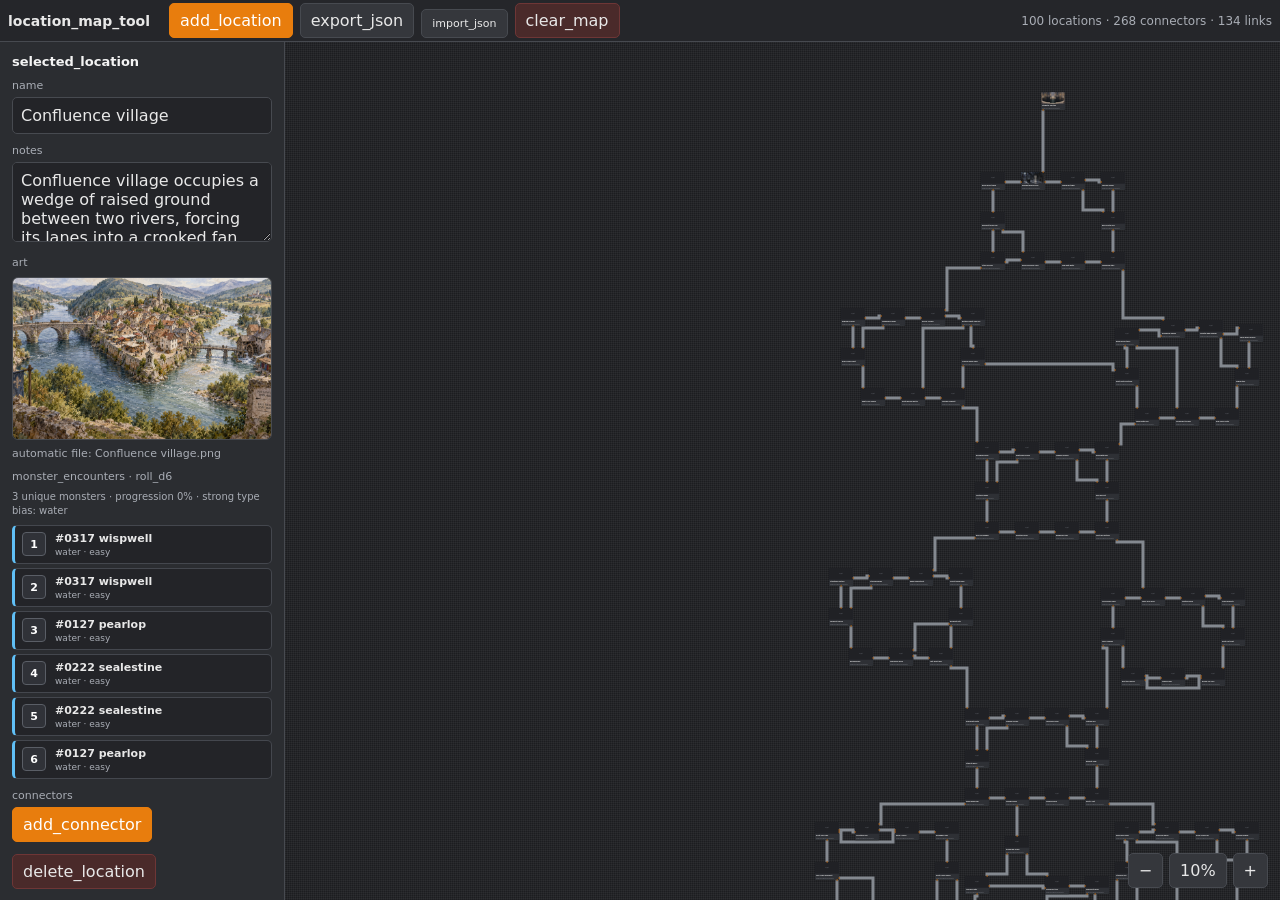
==== commit d892fb0d: "Generate location monster encounters [skip ci]" ====
--- a/index.html
+++ b/index.html
@@ -366,6 +366,72 @@
     #selected_connector_panel {
         display: none;
     }
+
+    /* monster encounter table */
+    #encounter_meta {
+        margin-top: 7px;
+        color: var(--muted);
+        font-size: 10px;
+        line-height: 1.4;
+    }
+
+    #encounter_table {
+        margin-top: 7px;
+        display: grid;
+        gap: 4px;
+    }
+
+    .encounter_row {
+        display: grid;
+        grid-template-columns: 26px minmax(0, 1fr);
+        gap: 7px;
+        align-items: center;
+        padding: 6px 7px;
+        border: 1px solid #44474e;
+        border-radius: 5px;
+        background: #232428;
+    }
+
+    .encounter_die {
+        display: grid;
+        place-items: center;
+        width: 24px;
+        height: 24px;
+        border: 1px solid #5a5e66;
+        border-radius: 4px;
+        background: #303238;
+        color: #fff;
+        font-size: 11px;
+        font-weight: 700;
+    }
+
+    .encounter_monster {
+        min-width: 0;
+        display: grid;
+        gap: 2px;
+    }
+
+    .encounter_monster strong {
+        overflow: hidden;
+        text-overflow: ellipsis;
+        white-space: nowrap;
+        font-size: 11px;
+        font-weight: 650;
+    }
+
+    .encounter_monster small {
+        color: var(--muted);
+        font-size: 9px;
+        text-transform: lowercase;
+    }
+
+    .encounter_row[data-type="fire"] { border-left: 3px solid #f29255; }
+    .encounter_row[data-type="water"] { border-left: 3px solid #60bff5; }
+    .encounter_row[data-type="nature"] { border-left: 3px solid #91c974; }
+    .encounter_row[data-type="light"] { border-left: 3px solid #ead58a; }
+    .encounter_row[data-type="dark"] { border-left: 3px solid #b49bea; }
+    .encounter_row.final_boss { border-color: #b49bea; box-shadow: inset 0 0 0 1px #b49bea55; }
+
 </style>
 </head>
 <body>
@@ -397,6 +463,11 @@
                     <img id="art_preview" alt="location art preview">
                     <div id="art_filename" style="margin-top:7px;color:var(--muted);font-size:11px;overflow-wrap:anywhere"></div>
 
+
+                    <label>monster_encounters · roll_d6</label>
+                    <div id="encounter_meta"></div>
+                    <div id="encounter_table"></div>
+
                     <label>connectors</label>
                     <div class="button-row">
                         <button id="add_connector_btn" class="primary">add_connector</button>
@@ -428,6 +499,7 @@
                     Drag any orange connector onto another connector to link them. You can also drop onto the body of another location and a new connector will be created automatically at that point.<br><br>
                     Connected connectors are automatically repositioned onto the routing grid. If a connector is already in use, creating another link from it automatically creates a separate routed connector.<br><br>
                     Drag a location card to reposition it. Every tile is locked to the grid. Tiles cannot overlap other tiles or established link routes. Accepted links use exclusive orthogonal grid routes, so links cannot cross or overlap each other or pass through tiles. If a move or link cannot satisfy those rules, it is rejected.<br><br>
+                    Roll a six-sided die at a location and use the matching monster in its <b>monster_encounters</b> table. Encounter strength follows graph progression from the six starting villages toward Stillwater sanctum, with strong ecological type bias.<br><br>
                     The canvas is unbounded: drag empty space to pan in any direction. Use the mouse wheel to zoom.
                 </div>
             </div>
@@ -458,8 +530,8 @@
 (() => {
     "use strict";
 
-    const STORAGE_KEY = "location_map_tool_v4_100_adventure_network_dense_v1";
-    const LEGACY_STORAGE_KEYS = [];
+    const STORAGE_KEY = "location_map_tool_v5_monster_encounters_v1";
+    const LEGACY_STORAGE_KEYS = ["location_map_tool_v4_100_adventure_network_dense_v1"];
     const NODE_WIDTH = 240;
     const NODE_HEIGHT = 180;
     const TILE_GRID = 20;
@@ -488,6 +560,8 @@
     const descriptionInput = document.getElementById("description_input");
     const artPreview = document.getElementById("art_preview");
     const artFilename = document.getElementById("art_filename");
+    const encounterMeta = document.getElementById("encounter_meta");
+    const encounterTable = document.getElementById("encounter_table");
     const addConnectorBtn = document.getElementById("add_connector_btn");
     const deleteLocationBtn = document.getElementById("delete_location_btn");
 
@@ -503,7 +577,7 @@
     const zoomResetBtn = document.getElementById("zoom_reset_btn");
     const zoomInBtn = document.getElementById("zoom_in_btn");
 
-    const PRESET_MAP = {"locations":[{"id":"loc_001","name":"Confluence village","description":"Confluence village occupies a wedge of raised ground between two rivers, forcing its lanes into a crooked fan around the meeting of the waters. A broad masonry bridge carries the main road over the deeper channel, while a smaller timber bridge reaches watermills and dye sheds on the opposite bank. Stone flood marks climb the lower house walls, and every spring the villagers dismantle the market stalls before the rivers rise. At the point itself, a weather-smoothed shrine faces upstream toward both valleys.","art":"","x":-2100,"y":4560,"connectors":[{"id":"loc_001_link_094","side":"top","offset":0.9166666666666666}]},{"id":"loc_002","name":"Flowermead village","description":"Flowermead village sits in a shallow sea of pasture where bands of wildflowers make the surrounding fields look painted from a distance. The settlement is loose and bright: limewashed farmhouses, fenced kitchen gardens, hayricks, bee skeps, and a long green used for markets and midsummer games. Narrow irrigation ditches glitter between the meadows, crossed by flat stepping stones worn smooth by generations of boots. A derelict dovecote on the western rise is the only structure tall enough to see above the flowering grass.","art":"","x":-900,"y":4560,"connectors":[{"id":"loc_002_link_095","side":"top","offset":0.08333333333333333}]},{"id":"loc_003","name":"Arched ford hamlet","description":"Arched ford hamlet has grown around an unusually old bridge whose single black-stone arch barely clears the river in wet months. The roadway pinches between leaning houses built directly against the bridge approaches, their upper floors almost touching above the lane. Below, the ford spreads across pale gravel beside fish traps, tethering rings, and a half-collapsed washing platform. One bridge pier contains a sealed iron door at water level, visible only when the river runs low.","art":"","x":-640,"y":5200,"connectors":[{"id":"loc_003_link_096","side":"top","offset":0.9166666666666666}]},{"id":"loc_004","name":"Applevale hollow","description":"Applevale hollow is a warm, sheltered depression filled with orchards older than the cottages scattered among them. Mossy stone walls divide terraces of apple, pear, and quince trees; ladders lean permanently against the gnarled trunks and windfalls perfume the grass. At the lowest point stands a communal press house with a huge screw press and channels cut into the flagstone floor for juice. Beyond it, one abandoned orchard has grown so dense that its interlocked branches form a dim tunnel over the forgotten path.","art":"","x":560,"y":5200,"connectors":[{"id":"loc_004_link_097","side":"top","offset":0.08333333333333333}]},{"id":"loc_005","name":"Verdigris brook","description":"Verdigris brook follows a mineral seam through a compact industrial town, staining stones, gutters, and bridge piers blue-green wherever its water splashes. Smithies and coppersmiths crowd the lower bank, their workshops connected by gantries carrying buckets and ore carts above the street. The upper quarter climbs in slate steps toward old prospecting tunnels cut into the hillside. At dusk, runoff from the workings leaves thin metallic films on quiet pools, turning the brook into a broken ribbon of shifting colour.","art":"","x":900,"y":4560,"connectors":[{"id":"loc_005_link_098","side":"top","offset":0.9166666666666666}]},{"id":"loc_006","name":"Shower hill village","description":"Shower hill village is built in steep terraces on a rain-facing slope, with every roof, stair, and retaining wall engineered to move water somewhere useful. Gutters empty into stone cisterns, cisterns feed vegetable beds, and overflow channels run down the central stair like miniature canals during a storm. From the watch platform above the houses, curtains of rain can be seen marching across the valley before they arrive. A line of old lightning-struck trees marks the exposed crest where nobody now builds.","art":"","x":2100,"y":4560,"connectors":[{"id":"loc_006_link_099","side":"top","offset":0.08333333333333333}]},{"id":"loc_007","name":"Great river plain","description":"The Great river plain is an enormous open grassland divided by a river so broad and slow that it resembles a moving strip of sky. Seasonal floods have left curved oxbow ponds, raised gravel islands, and dark silt scars far from the present banks. Herd trails converge on patches of higher ground where lone thorn trees and abandoned cattle pens offer the only landmarks for miles. On clear days, distant travellers can be watched for hours before they come within shouting distance.","art":"","x":-2100,"y":3100,"connectors":[{"id":"loc_007_link_001","side":"right","offset":0.4444444444444444},{"id":"loc_007_link_009","side":"bottom","offset":0.5},{"id":"loc_007_link_125","side":"right","offset":0.5555555555555556}]},{"id":"loc_008","name":"Clearstone ford","description":"Clearstone ford crosses a wide, shallow reach where the river has washed the bed down to pale limestone slabs and rounded quartz pebbles. Generations of travellers have set upright marker stones along the safest diagonal route, each one carved with a different simple symbol rather than words. Fish gather in the deeper blue channels between the slabs, while old wicker traps are anchored downstream. At the eastern bank, a toppled milestone reveals an earlier road continuing straight beneath the water.","art":"","x":-1700,"y":3100,"connectors":[{"id":"loc_008_link_002","side":"right","offset":0.4444444444444444},{"id":"loc_008_link_102","side":"right","offset":0.1111111111111111},{"id":"loc_008_link_001","side":"left","offset":0.5555555555555556}]},{"id":"loc_009","name":"Miller's crown","description":"Miller's crown is a smooth, windswept hill capped by a timber windmill whose patched sails can be seen from every road across the plain. The mill yard contains cracked querns, discarded gears, flour carts, and a low circular wall where villagers wait out sudden squalls. Grass on the summit has been worn into concentric tracks by livestock and wagons turning around the mill. Beneath the floorboards, a trapdoor opens into an unexpectedly ancient stone foundation that predates the machinery above it.","art":"","x":-1300,"y":3100,"connectors":[{"id":"loc_009_link_003","side":"right","offset":0.5555555555555556},{"id":"loc_009_link_002","side":"left","offset":0.4444444444444444},{"id":"loc_009_link_125","side":"left","offset":0.5555555555555556}]},{"id":"loc_010","name":"Hollowway road","description":"Hollowway road has been worn so deeply into the landscape that a wagon can pass unseen only a few metres from the fields above. Its earthen walls rise in root-bound tiers, pierced by rabbit holes, old drainage mouths, and narrow footpaths climbing toward vanished farms. Rainwater collects in wheel ruts beneath a canopy of hazel and ash that nearly closes overhead. Halfway along the cutting, a sealed side passage is faced with dressed stone instead of soil, suggesting the road intersected something older.","art":"","x":-900,"y":3100,"connectors":[{"id":"loc_010_link_004","side":"bottom","offset":0.5},{"id":"loc_010_link_003","side":"left","offset":0.5555555555555556}]},{"id":"loc_011","name":"White clover downs","description":"White clover downs roll in long chalk ridges under close-cropped turf, their slopes patterned by sheep tracks and broad drifts of clover. Bright white outcrops break through the green like exposed bone, and shallow dew ponds occupy several unnatural circular hollows along the crest. The highest ridge carries a chain of low burial mounds that align with the sunrise at midsummer. From there, the surrounding country appears as a patchwork of river, woodland, and distant storm-dark hills.","art":"","x":-900,"y":3500,"connectors":[{"id":"loc_011_link_004","side":"top","offset":0.5},{"id":"loc_011_link_005","side":"bottom","offset":0.08333333333333333},{"id":"loc_011_link_100","side":"bottom","offset":0.9166666666666666}]},{"id":"loc_012","name":"Reedwater bridge","description":"Reedwater bridge is less a single crossing than a chain of narrow timber spans hopping from island to island through a braided river. Reed beds tower above the handrails, hiding side channels where flat-bottomed skiffs are tied beneath crude fishing shelters. The bridge deck is patched from many kinds of wood, and removable sections can be lifted when flood debris comes downstream. Near the central island, hundreds of carved tally marks cover one old support post from just above the waterline to far above a person's head.","art":"","x":-1100,"y":3900,"connectors":[{"id":"loc_012_link_005","side":"top","offset":0.9166666666666666},{"id":"loc_012_link_095","side":"bottom","offset":0.9166666666666666},{"id":"loc_012_link_006","side":"left","offset":0.5555555555555556}]},{"id":"loc_013","name":"Lambwatch bluff","description":"Lambwatch bluff rises abruptly from gentle grazing land into a wind-scoured shelf of turf and exposed stone. A shepherd's hut crouches behind a semicircular wall, surrounded by old lambing pens built into natural hollows for shelter. Along the cliff edge stands a broken line of waist-high stones, each drilled through with a neat round hole that whistles in strong wind. The drop overlooks three separate roads, making the bluff as useful to sentries as it is to shepherds.","art":"","x":-1500,"y":3900,"connectors":[{"id":"loc_013_link_006","side":"right","offset":0.5555555555555556},{"id":"loc_013_link_007","side":"left","offset":0.4444444444444444},{"id":"loc_013_link_115","side":"left","offset":0.1111111111111111}]},{"id":"loc_014","name":"Saffron prairie","description":"Saffron prairie stretches beneath a huge sky in waves of dry amber grass, interrupted by clay-red termite mounds and sparse flat-topped thorn trees. Seed heads brush against a traveller's waist and release clouds of yellow dust that cling to boots and hems. Shallow depressions conceal seasonal pools now reduced to cracked mud rings visited by antelope and wild horses. Far out on the plain, a perfectly straight line of dark stones cuts across the natural contours with no visible destination.","art":"","x":-1900,"y":3900,"connectors":[{"id":"loc_014_link_008","side":"top","offset":0.08333333333333333},{"id":"loc_014_link_007","side":"right","offset":0.5555555555555556},{"id":"loc_014_link_094","side":"bottom","offset":0.08333333333333333}]},{"id":"loc_015","name":"Four roads monument","description":"Four roads monument stands at a crossroads broad enough to resemble a small plaza, its centre occupied by a tall weather-beaten pillar covered in overlapping route inscriptions from different eras. The four roads are visibly unlike one another: paved military stone, rutted trade road, grassy pilgrim track, and a narrow raised causeway. A roofless tollhouse provides crude shelter beside rusted hitching rails. Travellers have wedged coins, teeth, ribbons, and written scraps into cracks around the monument's base for luck before choosing a direction.","art":"","x":-2100,"y":3500,"connectors":[{"id":"loc_015_link_009","side":"top","offset":0.5},{"id":"loc_015_link_008","side":"bottom","offset":0.9166666666666666},{"id":"loc_015_link_115","side":"right","offset":0.8888888888888888}]},{"id":"loc_016","name":"Thornwall gate","description":"Thornwall gate marks the abrupt boundary between cultivated land and an ancient enclosed woodland. Two square gate towers have collapsed into ivy-covered shoulders of masonry, but the wall between them is now continued by living hawthorn trunks woven together so densely that even light struggles through. The road passes beneath their arched branches over paving lifted into ridges by roots. Just inside, dozens of iron pruning hooks hang from pegs in a deserted keeper's shelter, all carefully sharpened despite the building's neglect.","art":"","x":-600,"y":3640,"connectors":[{"id":"loc_016_link_010","side":"top","offset":0.9166666666666666},{"id":"loc_016_link_018","side":"bottom","offset":0.5},{"id":"loc_016_link_116","side":"right","offset":0.5555555555555556}]},{"id":"loc_017","name":"Murmuring hollow","description":"Murmuring hollow drops into a bowl of colossal beech roots, leaf-dark earth, and hidden watercourses. No stream remains visible for more than a few metres; each one slips under roots or stone and reappears elsewhere, producing overlapping trickles that make whispered words seem to come from the wrong direction. Fallen trunks bridge the steeper sides of the hollow, their bark covered in small carved names. At the centre, one living tree has grown around a waist-high block of masonry until only its carved face remains exposed.","art":"","x":-200,"y":3240,"connectors":[{"id":"loc_017_link_103","side":"top","offset":0.5},{"id":"loc_017_link_011","side":"bottom","offset":0.9166666666666666},{"id":"loc_017_link_010","side":"bottom","offset":0.08333333333333333}]},{"id":"loc_018","name":"Silvermoon tarn","description":"Silvermoon tarn is a deep circular pool enclosed by a pale birch wood whose white trunks reflect even faint night light. Flat black stones form a broken ring at the water's edge, and a narrow, decaying boardwalk reaches a tiny roofed platform near the middle. The tarn has no visible inlet, yet a slow current continually turns the lilies clockwise around the platform. Beneath clear patches of water, rows of squared stones can be seen descending toward the centre far deeper than the surrounding land would suggest.","art":"","x":200,"y":3640,"connectors":[{"id":"loc_018_link_012","side":"right","offset":0.5555555555555556},{"id":"loc_018_link_011","side":"top","offset":0.08333333333333333},{"id":"loc_018_link_116","side":"left","offset":0.6666666666666666}]},{"id":"loc_019","name":"Tangleroot gorge","description":"Tangleroot gorge is a narrow red-earth ravine where generations of trees have grown from opposite rims until their exposed roots knit into bridges overhead. The floor alternates between cold stream, gravel bars, and chambers roofed entirely by living wood. Some root masses have trapped fallen stones into natural walls, forcing the water through sudden chutes and pools. An abandoned rope ladder hangs from one of the highest crossings, ending several metres above the present gorge floor as evidence of how much the stream has cut downward.","art":"","x":600,"y":3640,"connectors":[{"id":"loc_019_link_013","side":"bottom","offset":0.4166666666666667},{"id":"loc_019_link_012","side":"left","offset":0.5555555555555556},{"id":"loc_019_link_126","side":"bottom","offset":0.08333333333333333}]},{"id":"loc_020","name":"Owl idol grove","description":"Owl idol grove is a deliberate circle of ancient trees surrounding a blocky stone figure with enormous round eyes and folded wings. The canopy meets almost perfectly above it, leaving the grove in green shade even at noon, while the forest floor inside the ring is strangely clear of undergrowth except for ferns around the idol's feet. Small offerings occupy niches cut into nearby roots: feathers, polished seeds, mouse bones, and tiny clay lamps. Behind the statue, one tree bears a door-shaped scar in its bark.","art":"","x":600,"y":4040,"connectors":[{"id":"loc_020_link_013","side":"top","offset":0.4166666666666667},{"id":"loc_020_link_101","side":"top","offset":0.9166666666666666},{"id":"loc_020_link_014","side":"bottom","offset":0.08333333333333333}]},{"id":"loc_021","name":"Crystal caves","description":"Crystal caves begin as ordinary limestone passages before opening into chambers crowded with mineral growth on an architectural scale. Translucent crystal blades rise from clear pools, violet clusters bridge cracks in the walls, and milky columns have fused floor to ceiling in places. Light carried into one chamber travels through the formations and emerges metres away in unexpected colours, making distant tunnels appear occupied. Several crystals have been cleanly cut at their bases, leaving smooth sockets and cart grooves leading toward an inaccessible lower gallery.","art":"","x":400,"y":4440,"connectors":[{"id":"loc_021_link_014","side":"top","offset":0.9166666666666666},{"id":"loc_021_link_097","side":"bottom","offset":0.9166666666666666},{"id":"loc_021_link_015","side":"left","offset":0.5555555555555556}]},{"id":"loc_022","name":"Fernfall basin","description":"Fernfall basin is a steep amphitheatre carved by a waterfall that divides into several white ribbons before striking a jade-green pool. Tree ferns crowd every ledge that remains permanently wet, their fronds overlapping into dripping walls of foliage. A narrow path ducks behind the main curtain of water and continues onto a shelf containing ruined stone benches and a view through the falling water. In the pool below, a fallen column lies visible beneath the surface, pointing toward a dark cleft behind the cascade.","art":"","x":0,"y":4440,"connectors":[{"id":"loc_022_link_015","side":"right","offset":0.5555555555555556},{"id":"loc_022_link_016","side":"left","offset":0.5555555555555556},{"id":"loc_022_link_126","side":"top","offset":0.9166666666666666}]},{"id":"loc_023","name":"Red deer meadow","description":"Red deer meadow is a long sunlit clearing hidden so thoroughly within old forest that its brightness feels abrupt after the surrounding shade. Tall grass is flattened into winding tracks where deer repeatedly cross between a mineral lick, a cold stream, and the sheltered treeline. Antlers shed over many seasons have been wired to weathered posts around a low earthen mound near the centre. At dawn, mist settles only in the northern half of the meadow, revealing the raised outline of rectangular foundations beneath the turf.","art":"","x":-400,"y":4440,"connectors":[{"id":"loc_023_link_017","side":"top","offset":0.08333333333333333},{"id":"loc_023_link_016","side":"right","offset":0.5555555555555556},{"id":"loc_023_link_096","side":"bottom","offset":0.08333333333333333}]},{"id":"loc_024","name":"Duskpine trail","description":"Duskpine trail threads through an unusually dense stand of straight black-green firs whose branches begin high overhead and block most direct sunlight. The forest floor is a quiet carpet of needles broken by pale bracket fungi, exposed granite, and occasional patches of luminous lichen. Old trail markers have been nailed far above head height, implying either deep former snow or trees that have since grown enormously. Every few hundred metres, the path divides around a standing dead pine carved with the same three vertical cuts.","art":"","x":-600,"y":4040,"connectors":[{"id":"loc_024_link_018","side":"top","offset":0.4166666666666667},{"id":"loc_024_link_100","side":"top","offset":0.08333333333333333},{"id":"loc_024_link_017","side":"bottom","offset":0.9166666666666666}]},{"id":"loc_025","name":"Raven pine ridge","description":"Raven pine ridge is a knife-backed height of dark stone where wind-bent pines cling to cracks with roots exposed like claws. The western face falls away into forest, while the eastern slope is bare enough to reveal a switchback road far below. Ravens use the ridge as a nesting corridor, filling certain ledges with bones, shell fragments, and stolen bright objects. Near the highest point, a collapsed signal cairn contains a bronze mirror still mounted on a pivot beneath the stones.","art":"","x":900,"y":3100,"connectors":[{"id":"loc_025_link_019","side":"right","offset":0.5555555555555556},{"id":"loc_025_link_027","side":"bottom","offset":0.4166666666666667},{"id":"loc_025_link_127","side":"bottom","offset":0.9166666666666666}]},{"id":"loc_026","name":"Moonreed marsh","description":"Moonreed marsh is a broad wetland of silver-green reeds growing from water shallow enough to reflect the entire sky. Dry ground exists only as scattered hummocks linked by narrow planks, many of which have shifted or sunk below the surface. At night, pale reed flowers catch moonlight and outline old drainage channels invisible by day. A cluster of abandoned stilt huts stands beyond the main path, each with its doorway facing the same patch of open water where no reeds grow at all.","art":"","x":1300,"y":3100,"connectors":[{"id":"loc_026_link_020","side":"right","offset":0.5555555555555556},{"id":"loc_026_link_019","side":"left","offset":0.4444444444444444},{"id":"loc_026_link_104","side":"left","offset":0.1111111111111111}]},{"id":"loc_027","name":"Green chorus fen","description":"Green chorus fen is warm, crowded, and loud with life: frog calls overlap from lily pools, dragonflies patrol the sedges, and unseen water birds answer from beyond curtains of rush. Peat islands rise just enough to support alder bushes and crooked fence posts left from an attempt to drain the land. The safest route follows a sequence of half-sunken stone troughs that now function as stepping stones. One pool near the middle continually bubbles from below, keeping a perfect circle free of duckweed even on windless days.","art":"","x":1700,"y":3100,"connectors":[{"id":"loc_027_link_021","side":"right","offset":0.4444444444444444},{"id":"loc_027_link_020","side":"left","offset":0.5555555555555556},{"id":"loc_027_link_117","side":"bottom","offset":0.9166666666666666}]},{"id":"loc_028","name":"Flooded kingway","description":"Flooded kingway runs ruler-straight across drowned lowland, its ancient paving visible beneath a handspan of brown water for long stretches before vanishing into deeper channels. Broken parapets, statue bases, and milestone stumps protrude at regular intervals, allowing the road's line to be followed across the flood. Fish move between the paving stones where wagon wheels once ran. A collapsed section reveals that the causeway is hollow inside, with a narrow vaulted conduit continuing beneath the road toward the horizon.","art":"","x":2100,"y":3100,"connectors":[{"id":"loc_028_link_022","side":"bottom","offset":0.5},{"id":"loc_028_link_021","side":"left","offset":0.5555555555555556}]},{"id":"loc_029","name":"Lanternmoth bog","description":"Lanternmoth bog is a black-water peatland where pale moths gather in dense spirals over patches of faintly luminous moss. Their moving light gives the impression of distant lanterns, especially where dead trees stand like posts along vanished footpaths. The ground alternates unpredictably between springy moss and pools deep enough to swallow a pole. Near a cluster of leaning birches, an old peat cutter's sled remains half embedded in the bog with a locked iron chest still chained to its frame.","art":"","x":2100,"y":3500,"connectors":[{"id":"loc_029_link_022","side":"top","offset":0.5},{"id":"loc_029_link_023","side":"bottom","offset":0.08333333333333333},{"id":"loc_029_link_117","side":"top","offset":0.08333333333333333}]},{"id":"loc_030","name":"Clearbottom spring","description":"Clearbottom spring wells from a dark seam of rock into a pool so transparent that depth is difficult to judge. Natural shelves descend in broad pale terraces, each edged by fine mineral crystals and wavering ribbons of water grass. Coins and pottery fragments are visible far below, apparently resting within easy reach until perspective proves otherwise. The overflow escapes through a narrow channel that has built a white mineral lip across the grass, and fresh footprints sometimes appear there without matching tracks around the pool.","art":"","x":1900,"y":3900,"connectors":[{"id":"loc_030_link_023","side":"top","offset":0.9166666666666666},{"id":"loc_030_link_099","side":"bottom","offset":0.9166666666666666},{"id":"loc_030_link_024","side":"left","offset":0.5555555555555556}]},{"id":"loc_031","name":"Willow refuge","description":"Willow refuge is a rare patch of dependable ground in the wetlands, hidden beneath ancient willows whose trunks lean outward over the floodwater. Their enormous exposed roots form dry chambers, benches, and tunnel-like gaps large enough to crawl through, while rope bridges connect several higher root masses. A small fire pit and old storage hooks show that travellers have sheltered here for years. One hollow trunk contains a vertical ladder descending below the island's soil line into a dry space beneath the roots.","art":"","x":1500,"y":3900,"connectors":[{"id":"loc_031_link_024","side":"right","offset":0.5555555555555556},{"id":"loc_031_link_025","side":"left","offset":0.5555555555555556},{"id":"loc_031_link_127","side":"top","offset":0.08333333333333333}]},{"id":"loc_032","name":"Lightning fields","description":"Lightning fields occupy a bleak, treeless plain where iron-rich grasses hiss in the charged wind and storms seem to gather with unnatural speed. Repeated strikes have fused the dark soil into branching veins and shallow craters of glossy black glass, some still warm after a storm has passed. Stone shelters squat below ground level because nothing tall survives for long. Across the centre of the plain, a row of copper pylons attracts lightning in sequence, each discharge briefly illuminating symbols cut into their bases.","art":"","x":1100,"y":3900,"connectors":[{"id":"loc_032_link_026","side":"top","offset":0.08333333333333333},{"id":"loc_032_link_025","side":"right","offset":0.5555555555555556},{"id":"loc_032_link_098","side":"bottom","offset":0.08333333333333333}]},{"id":"loc_033","name":"Stormscar hill","description":"Stormscar hill rises alone from the lightning country, its crown split into jagged wedges by centuries of direct strikes. Scorched grass grows in radial patterns around glassy impact pits, and the exposed rock bears branching white scars like frozen lightning. A low refuge built into the lee side has thick stone walls, a chained copper door, and racks for grounding rods. At the summit, a melted metal framework surrounds a socket where some tall object once stood.","art":"","x":900,"y":3500,"connectors":[{"id":"loc_033_link_027","side":"top","offset":0.5},{"id":"loc_033_link_026","side":"bottom","offset":0.9166666666666666},{"id":"loc_033_link_101","side":"bottom","offset":0.08333333333333333}]},{"id":"loc_034","name":"Manymouth delta","description":"Manymouth delta is a restless fan of mud islands, sandbars, reed beds, and shallow channels where a great river loses any single identity before reaching the sea. Routes change from season to season; yesterday's bank may be today's waist-deep crossing, and stranded boats serve as landmarks more reliably than trees. Fisher families build temporary platforms on driven poles and move them when the channels migrate. One unusually deep branch runs arrow-straight through the maze, against the shape of the natural delta.","art":"","x":-600,"y":1960,"connectors":[{"id":"loc_034_link_105","side":"top","offset":0.08333333333333333},{"id":"loc_034_link_028","side":"right","offset":0.5555555555555556},{"id":"loc_034_link_037","side":"bottom","offset":0.5}]},{"id":"loc_035","name":"Flooded orchard","description":"Flooded orchard preserves the rigid geometry of farmland beneath still brown water. Dead fruit trees stand in orderly rows with silvered trunks and branches, while submerged walls, gates, and drainage ditches form a visible grid below the surface. The upper storey of a stone farmhouse remains dry on a slight rise, accessible by a ladder tied to an upstairs window. Inside the flooded ground floor, cupboard doors drift open and shut with the current, and a cellar stair disappears into unnaturally clear water.","art":"","x":-200,"y":1960,"connectors":[{"id":"loc_035_link_029","side":"right","offset":0.5555555555555556},{"id":"loc_035_link_028","side":"left","offset":0.4444444444444444},{"id":"loc_035_link_118","side":"bottom","offset":0.08333333333333333}]},{"id":"loc_036","name":"Long heron bend","description":"Long heron bend is a broad, quiet curve of river bordered by tawny reeds and long gravel spits that shift after every flood. Herons stand along the shallows in such numbers that their sudden flight can fill the entire bend with beating grey wings. Driftwood has accumulated against a fallen willow to form a natural footbridge onto a midstream island. The island contains a ring of upright poles wrapped in old fishing line and feathers, visible only when the river is low enough to expose the gravel around them.","art":"","x":200,"y":1960,"connectors":[{"id":"loc_036_link_030","side":"right","offset":0.4444444444444444},{"id":"loc_036_link_029","side":"left","offset":0.5555555555555556},{"id":"loc_036_link_128","side":"bottom","offset":0.9166666666666666}]},{"id":"loc_037","name":"Flintcap hills","description":"Flintcap hills are low chalk uplands crowned by hard black flint that breaks through the turf in sharp, shining bands. Centuries of digging have left a confusing landscape of shallow pits, spoil mounds, grassy trenches, and sudden sinkholes where miners followed the best stone. Sheep tracks weave through the old workings and vanish at collapsed shafts. On one hilltop, thousands of discarded flakes cover the ground so densely that it crunches like glass beneath every step.","art":"","x":600,"y":1960,"connectors":[{"id":"loc_037_link_106","side":"top","offset":0.9166666666666666},{"id":"loc_037_link_031","side":"bottom","offset":0.5},{"id":"loc_037_link_030","side":"left","offset":0.5555555555555556}]},{"id":"loc_038","name":"Bellgoat ridge","description":"Bellgoat ridge climbs steeply through scrub and loose grey stone toward a narrow pass used by mountain herders. Old route posts carry small bronze bells instead of painted markers, allowing travellers to hear the path during fog or snow. Feral goats move easily across ledges that force everyone else onto a precarious zigzag trail. At the ridge's highest saddle, a giant bell hangs from a freestanding stone frame, but its clapper has been removed and lies chained to the ground nearby.","art":"","x":600,"y":2360,"connectors":[{"id":"loc_038_link_031","side":"top","offset":0.5},{"id":"loc_038_link_032","side":"bottom","offset":0.5},{"id":"loc_038_link_128","side":"top","offset":0.08333333333333333}]},{"id":"loc_039","name":"Giant's cleft","description":"Giant's cleft is a monumental split in the hills where two leaning walls of rock form a gateway tall enough to dwarf trees. The road narrows to a strip of ancient paving between the slabs, its wheel grooves cut deep into the stone. Wind funnels through the gap with enough force to carry grit and loose leaves far into the valley beyond. High overhead, several enormous rectangular sockets have been carved opposite one another in the rock faces, as if the cleft once held a gate.","art":"","x":600,"y":2760,"connectors":[{"id":"loc_039_link_032","side":"top","offset":0.5},{"id":"loc_039_link_104","side":"right","offset":0.8888888888888888},{"id":"loc_039_link_033","side":"left","offset":0.5555555555555556}]},{"id":"loc_040","name":"Singing cavern","description":"Singing cavern is a dry, pale chamber shaped like an immense dome, with terraces descending toward a smooth central floor. Every sound produces several delayed echoes from different parts of the roof, and particular stones ring with distinct notes when struck. Stalactites have been deliberately trimmed into organ-pipe rows along one wall, suggesting the acoustics were once used rather than merely admired. A narrow shaft overhead admits a moving circle of daylight that crosses the floor like a slow clock hand.","art":"","x":200,"y":2760,"connectors":[{"id":"loc_040_link_033","side":"right","offset":0.5555555555555556},{"id":"loc_040_link_034","side":"left","offset":0.5555555555555556}]},{"id":"loc_041","name":"Verdigris mine","description":"Verdigris mine enters the hillside through a timbered adit stained turquoise by decades of copper-rich seepage. The main haulage tunnel still carries iron rails past abandoned ore carts, collapsed side workings, and walls sparkling with exposed mineral veins. Deeper in, the mine opens into a vast excavated chamber supported by pillars deliberately left from the original rock. One pillar has been cut open to reveal a fitted stone doorway that the miners apparently discovered rather than built.","art":"","x":-200,"y":2760,"connectors":[{"id":"loc_041_link_034","side":"right","offset":0.5555555555555556},{"id":"loc_041_link_103","side":"bottom","offset":0.5},{"id":"loc_041_link_035","side":"left","offset":0.5555555555555556}]},{"id":"loc_042","name":"Knife wind bluffs","description":"Knife wind bluffs form a long escarpment sculpted into blades, fins, and narrow chimneys by relentless crosswinds. The exposed plateau above is almost barren, but sheltered ledges support strips of tough grass and miniature flowering plants. The safest trail follows the cliff face behind freestanding rock ribs, occasionally squeezing through gaps barely wide enough for a pack animal. Several ribs contain old iron rings at regular heights, remnants of a rope system once used to haul cargo along the otherwise impassable route.","art":"","x":-600,"y":2760,"connectors":[{"id":"loc_042_link_036","side":"top","offset":0.5},{"id":"loc_042_link_035","side":"right","offset":0.5555555555555556},{"id":"loc_042_link_102","side":"left","offset":0.8888888888888888}]},{"id":"loc_043","name":"Staircut quarry","description":"Staircut quarry descends in geometric terraces around a central pit of opaque blue water. Saw marks stripe the vertical faces, squared blocks wait where workers abandoned them, and rusted cranes lean over ramps broad enough for teams of oxen. Rain has turned the lowest benches into flooded shelves where fish now swim between unfinished columns. One quarry wall bears a complete doorway and decorative arch carved directly into the living stone, leading nowhere because the block around it was never removed.","art":"","x":-600,"y":2360,"connectors":[{"id":"loc_043_link_037","side":"top","offset":0.5},{"id":"loc_043_link_036","side":"bottom","offset":0.5},{"id":"loc_043_link_118","side":"top","offset":0.9166666666666666}]},{"id":"loc_044","name":"Stormtable plateau","description":"Stormtable plateau is a flat-topped upland rising abruptly above broken country, its surface covered by low grass, shallow rain pools, and scattered sandstone slabs. Storms arriving from the west strike the plateau first, often leaving the valleys below dry while rain sweeps sideways across the top. A line of waist-high cairns crosses the open ground toward a circular stone platform blackened by old fires. Lightning has magnetized parts of the rock strongly enough to tug at loose iron objects.","art":"","x":-1960,"y":560,"connectors":[{"id":"loc_044_link_038","side":"right","offset":0.5555555555555556},{"id":"loc_044_link_046","side":"bottom","offset":0.5}]},{"id":"loc_045","name":"Stonefang maze","description":"Stonefang maze is a badland of narrow passages between tilted limestone spires that resemble rows of broken teeth. Some corridors are broad enough for carts, others close to shoulder width, and many end abruptly at smooth cliff faces only to continue above on inaccessible shelves. Windblown sand collects in the lowest passages, preserving footprints for days. Near the maze's centre, several stone fangs have been carved with matching arrows that point in contradictory directions depending on which side is viewed.","art":"","x":-1560,"y":560,"connectors":[{"id":"loc_045_link_039","side":"right","offset":0.5555555555555556},{"id":"loc_045_link_038","side":"left","offset":0.4444444444444444},{"id":"loc_045_link_119","side":"bottom","offset":0.08333333333333333}]},{"id":"loc_046","name":"Eagle road outpost","description":"Eagle road outpost occupies a fortified bend on a high mountain road where travellers once paid tolls before entering the pass. A square tower, roofless barracks, and a walled yard cling to the slope above a dramatic drop, while iron rings for pack animals remain set into the roadside wall. Eagles nest on the inaccessible tower cornice and scatter bones across the courtyard. The old gate mechanism still works from inside, but its counterweight hangs in a shaft that now opens onto a hidden lower room.","art":"","x":-1160,"y":560,"connectors":[{"id":"loc_046_link_040","side":"right","offset":0.4444444444444444},{"id":"loc_046_link_107","side":"right","offset":0.1111111111111111},{"id":"loc_046_link_039","side":"left","offset":0.5555555555555556}]},{"id":"loc_047","name":"Scarlet bloom plain","description":"Scarlet bloom plain is a broad grassland transformed each season by millions of red flowers that grow almost shoulder to shoulder. Narrow animal tracks become the only practical routes through the dense stems, and pollen hangs in visible clouds whenever the wind rises. Dark basalt boulders protrude from the field like islands, often supporting small shrines or traveller cairns. One long strip across the plain never flowers at all, remaining bare green grass in a perfectly straight line from horizon to horizon.","art":"","x":-760,"y":560,"connectors":[{"id":"loc_047_link_041","side":"bottom","offset":0.5},{"id":"loc_047_link_040","side":"left","offset":0.5555555555555556}]},{"id":"loc_048","name":"Bloodsalt flats","description":"Bloodsalt flats spread as a red-white crust across the floor of an ancient inland sea. Thin crimson mineral films pool in shallow depressions, while polygonal plates of salt crack loudly as temperature changes. Islands of black rock provide the only shade and are ringed with abandoned camps where salt cutters once worked. At the centre of the flats, a cluster of vertical salt pillars encloses a dry circular floor covered in footprints that stop at the ring rather than continuing away.","art":"","x":-760,"y":960,"connectors":[{"id":"loc_048_link_041","side":"top","offset":0.5},{"id":"loc_048_link_042","side":"bottom","offset":0.08333333333333333},{"id":"loc_048_link_129","side":"left","offset":0.8888888888888888}]},{"id":"loc_049","name":"Last desert well","description":"Last desert well is a deep stone shaft beside the final dependable water on an old caravan route. A roofed wheel, animal troughs, and low windbreak walls surround it, all polished by sand and generations of use. Hundreds of route marks have been scratched into the plaster beneath the canopy, including several pointing toward roads no longer visible in the dunes. The bucket returns with cold clear water, but the echo from the shaft suggests a chamber far wider than the narrow opening above.","art":"","x":-960,"y":1360,"connectors":[{"id":"loc_049_link_042","side":"top","offset":0.9166666666666666},{"id":"loc_049_link_105","side":"bottom","offset":0.9166666666666666},{"id":"loc_049_link_043","side":"left","offset":0.5555555555555556}]},{"id":"loc_050","name":"Shardglass dunes","description":"Shardglass dunes are sweeping hills of pale sand mixed with countless thin fragments of naturally formed glass. In sunlight the dune faces glitter like frost, while after dark the buried shards release stored warmth and create wavering mirages close to the ground. Walking the exposed ridges is hazardous because the glass gathers in knife-edged drifts where the wind sorts it from the sand. A half-buried stone staircase descends directly into one dune and is repeatedly uncovered in the same place after storms.","art":"","x":-1360,"y":1360,"connectors":[{"id":"loc_050_link_043","side":"right","offset":0.4444444444444444},{"id":"loc_050_link_044","side":"left","offset":0.5555555555555556},{"id":"loc_050_link_129","side":"right","offset":0.1111111111111111}]},{"id":"loc_051","name":"Buried bazaar","description":"Buried bazaar is the exposed upper level of a market town almost entirely swallowed by sand. Canvas awnings have long vanished, but stone shop fronts, tiled counters, sign brackets, and roof terraces still define a maze of narrow commercial lanes. Wind enters through upper windows now level with the dunes and fills rooms from above instead of through their doors. In the central arcade, sand has poured away from a domed ceiling to reveal hanging bronze lamps and a staircase descending into untouched darkness.","art":"","x":-1760,"y":1360,"connectors":[{"id":"loc_051_link_045","side":"top","offset":0.08333333333333333},{"id":"loc_051_link_044","side":"right","offset":0.5555555555555556}]},{"id":"loc_052","name":"Smokerift canyon","description":"Smokerift canyon cuts through burnt-red rock in a series of faulted steps where warm vapour escapes from cracks along the floor. Sulphur-yellow deposits rim the vents, and thin columns of steam drift between towering walls streaked black by ancient heat. The old trail follows cooler ledges above the fissures and crosses them on stone slabs set in place by unknown builders. At one bend, the vapour condenses on a perfectly smooth wall to reveal a large relief map invisible when the stone is dry.","art":"","x":-1960,"y":960,"connectors":[{"id":"loc_052_link_046","side":"top","offset":0.5},{"id":"loc_052_link_045","side":"bottom","offset":0.9166666666666666},{"id":"loc_052_link_119","side":"top","offset":0.9166666666666666}]},{"id":"loc_053","name":"Solar needle basin","description":"Solar needle basin is a bowl of pale desert surrounded by low cliffs and dominated by a single impossibly slender stone spire. Its shadow sweeps across a floor marked with concentric rings, numbered pillars, and shallow channels that together form a gigantic calendar. Small shade shelters cluster at the basin rim because the centre becomes brutally hot at midday. On certain mornings, the needle's shadow points not to a marker on the surface but directly into the mouth of a narrow canyon in the eastern wall.","art":"","x":760,"y":760,"connectors":[{"id":"loc_053_link_047","side":"right","offset":0.5555555555555556},{"id":"loc_053_link_055","side":"bottom","offset":0.5}]},{"id":"loc_054","name":"Fossil arch valley","description":"Fossil arch valley winds between ochre cliffs packed with the exposed bones and shell impressions of creatures from a vanished sea. The largest fossil ribs have weathered free of softer stone to form natural arches over the trail, some high enough for trees to grow beneath them. Loose slabs display perfect spirals, fins, and leaflike corals underfoot. At the valley's end, an entire stone skeleton remains embedded vertically in the cliff as though the seabed that buried it had somehow been turned on edge.","art":"","x":1160,"y":760,"connectors":[{"id":"loc_054_link_108","side":"top","offset":0.08333333333333333},{"id":"loc_054_link_048","side":"right","offset":0.5555555555555556},{"id":"loc_054_link_047","side":"left","offset":0.5555555555555556}]},{"id":"loc_055","name":"Firetable mesa","description":"Firetable mesa rises from the desert as a broad red plateau with sides too sheer for approach except by one switchback stair. Its flat summit is scattered with black volcanic stones and shallow basins that collect rainwater after rare storms. Near the centre stands an enormous rectangular slab of dark rock on short natural pillars, giving the mesa its name. The underside of the slab is covered in soot and ancient handprints despite there being no obvious source of fuel anywhere on the exposed summit.","art":"","x":1560,"y":760,"connectors":[{"id":"loc_055_link_049","side":"right","offset":0.4444444444444444},{"id":"loc_055_link_048","side":"left","offset":0.5555555555555556},{"id":"loc_055_link_120","side":"bottom","offset":0.9166666666666666}]},{"id":"loc_056","name":"Ashen monolith","description":"Ashen monolith stands alone in a grey basin where old volcanic ash has hardened into soft, wind-carved ridges. The monolith itself is a seamless column of darker stone, narrow at the base and widening slightly toward its broken top. Nothing grows within a broad circle around it, although hardy scrub returns immediately beyond that boundary. Ash continually gathers on the sheltered eastern face, and when brushed away it reveals fresh-looking inscriptions beneath layers that should have protected them for centuries.","art":"","x":1960,"y":760,"connectors":[{"id":"loc_056_link_050","side":"bottom","offset":0.5},{"id":"loc_056_link_049","side":"left","offset":0.5555555555555556}]},{"id":"loc_057","name":"White salt coast","description":"White salt coast is a blinding shoreline where chalky cliffs, salt pans, and a pale shingle beach merge into one nearly colourless landscape. Wind drives sea foam into the evaporation pools, leaving delicate crusts over old wooden walkways and abandoned salt sheds. Dark tidal caves puncture the base of the cliffs with dramatic contrast. At low tide, a line of square stone foundations emerges far offshore, implying that a substantial structure once stood where waves now break.","art":"","x":1960,"y":1160,"connectors":[{"id":"loc_057_link_050","side":"top","offset":0.5},{"id":"loc_057_link_051","side":"bottom","offset":0.08333333333333333},{"id":"loc_057_link_120","side":"top","offset":0.08333333333333333}]},{"id":"loc_058","name":"Broken hull cove","description":"Broken hull cove is a sheltered inlet packed with the remains of wrecked ships driven ashore by generations of storms. Some hulls are reduced to black ribs in the sand, while others lie almost intact above the tide line, their decks tilted into makeshift ramps and shelters. Rope, pottery, figureheads, rusted fittings, and cargo fragments gather in tangled windrows. A narrow stair hacked into the cliff begins inside the stern of the largest wreck and continues upward through solid rock.","art":"","x":1760,"y":1560,"connectors":[{"id":"loc_058_link_051","side":"top","offset":0.9166666666666666},{"id":"loc_058_link_052","side":"left","offset":0.4444444444444444},{"id":"loc_058_link_130","side":"left","offset":0.5555555555555556}]},{"id":"loc_059","name":"Seabird cliffs","description":"Seabird cliffs fall in brilliant white faces to a restless sea, every ledge crowded with nesting birds and streaked by centuries of guano. The clifftop path winds between patches of cropped grass, sinkholes, and abandoned stone hides built for egg collectors. Noise rises continuously from below like distant surf even when the water is calm. One narrow promontory supports a roofless watch hut whose floor contains a mosaic compass pointing several degrees away from true north.","art":"","x":1360,"y":1560,"connectors":[{"id":"loc_059_link_052","side":"right","offset":0.5555555555555556},{"id":"loc_059_link_053","side":"left","offset":0.5555555555555556}]},{"id":"loc_060","name":"Blue tide caverns","description":"Blue tide caverns are a chain of sea caves entered across slick shelves only when the tide retreats. Sunlight reflects upward through submerged openings, filling the chambers with moving blue light and making the ceilings seem to ripple like water. Kelp hangs from high cracks that mark the reach of storms, while deep pools connect passages too narrow to walk. In the furthest accessible chamber, a stone quay has been built against a pool whose current flows inward even as the tide outside falls.","art":"","x":960,"y":1560,"connectors":[{"id":"loc_060_link_054","side":"top","offset":0.08333333333333333},{"id":"loc_060_link_053","side":"right","offset":0.4444444444444444},{"id":"loc_060_link_130","side":"right","offset":0.6666666666666666}]},{"id":"loc_061","name":"Azure cliffwalk","description":"Azure cliffwalk is a precarious coastal route carved directly into blue-grey sea cliffs high above the surf. Flights of narrow steps connect natural balconies, old quarry cuts, and sections reinforced with timber galleries bolted to the rock. Every turn reveals a different view of offshore stacks and hidden coves far below. Midway along the traverse, the path passes through a short tunnel containing dozens of tiny windows cut through the seaward wall at eye level, each framing a different landmark on the horizon.","art":"","x":760,"y":1160,"connectors":[{"id":"loc_061_link_055","side":"top","offset":0.5},{"id":"loc_061_link_054","side":"bottom","offset":0.9166666666666666},{"id":"loc_061_link_106","side":"bottom","offset":0.08333333333333333}]},{"id":"loc_062","name":"Blackglass shore","description":"Blackglass shore curves beneath a dark volcanic headland in a sweep of polished black pebbles and obsidian sand. Storms constantly rearrange the beach, exposing bands of coloured sea glass, fragments of pottery, and ancient timber before burying them again. Tide pools occupy cooled lava hollows and shine like mirrors against the matte shore. Near the high-water line, a broad patch of glass has fused into one continuous rippled sheet, preserving the impressions of bare footprints beneath its surface.","art":"","x":-500,"y":-700,"connectors":[{"id":"loc_062_link_109","side":"top","offset":0.08333333333333333},{"id":"loc_062_link_056","side":"right","offset":0.5555555555555556},{"id":"loc_062_link_065","side":"bottom","offset":0.5}]},{"id":"loc_063","name":"Weathered beacon","description":"Weathered beacon crowns a narrow grassy promontory reached by a stone causeway submerged at the highest tides. The lighthouse is squat and massively built, with salt-whitened walls, a rusting gallery, and a lantern room whose great lens remains intact beneath cracked panes. Keeper's quarters below still contain bunks, oil lockers, and meticulous weather logs. The lamp mechanism can be turned by hand, causing the lens to focus daylight onto a distant point inland rather than toward the shipping lanes.","art":"","x":-100,"y":-700,"connectors":[{"id":"loc_063_link_057","side":"right","offset":0.5555555555555556},{"id":"loc_063_link_056","side":"left","offset":0.4444444444444444},{"id":"loc_063_link_121","side":"bottom","offset":0.08333333333333333}]},{"id":"loc_064","name":"Seafoam shelves","description":"Seafoam shelves are broad limestone terraces descending toward the water like a giant natural stair. Each level holds shallow pools that fill explosively when waves break over the outer edge, then drain through networks of tiny channels filled with shells and anemones. Salt has crystallized around some basins in ornate white rims. At the lowest safe shelf, a series of circular holes forms a musical sequence as trapped air whistles through them with every incoming swell.","art":"","x":300,"y":-700,"connectors":[{"id":"loc_064_link_058","side":"right","offset":0.4444444444444444},{"id":"loc_064_link_057","side":"left","offset":0.5555555555555556},{"id":"loc_064_link_131","side":"bottom","offset":0.9166666666666666}]},{"id":"loc_065","name":"Wreckwater bay","description":"Wreckwater bay is a wide crescent anchorage whose clear shallows contain ships from several distinct periods layered across one another. Masts and ribs break the surface near shore, while darker shapes can be seen deeper out through the blue water. Salvagers have built crude jetties from recovered planks and marked dangerous wrecks with painted floats. At extreme low tide, the stone keel of something much older than the wooden vessels appears beneath them all, aligned directly toward the centre of the bay.","art":"","x":700,"y":-700,"connectors":[{"id":"loc_065_link_110","side":"right","offset":0.1111111111111111},{"id":"loc_065_link_059","side":"bottom","offset":0.5},{"id":"loc_065_link_058","side":"left","offset":0.5555555555555556}]},{"id":"loc_066","name":"Gale wall fort","description":"Gale wall fort is a compact coastal fortress designed around relentless wind rather than enemy assault. Its outer walls are low and heavily sloped, courtyards are sunk below parapet level, and every doorway turns through a sheltered angle before reaching the open air. Seaward batteries overlook the bay from embrasures polished by salt. A sealed powder room at the rear contains no ammunition, only a bank of enormous bellows connected to ducts running through the walls toward the cliff face.","art":"","x":700,"y":-300,"connectors":[{"id":"loc_066_link_059","side":"top","offset":0.5},{"id":"loc_066_link_060","side":"bottom","offset":0.5},{"id":"loc_066_link_131","side":"top","offset":0.08333333333333333}]},{"id":"loc_067","name":"Frost lake foothills","description":"Frost lake foothills rise in dark ridges above a steel-blue mountain lake whose shallows freeze long before its centre. Reed beds stand trapped in clear ice along the shore, while sparse pine woods occupy sunny slopes where snow retreats first. Old boat ramps end beneath the ice beside overturned fishing huts weighted with stones against winter winds. Across the lake, a line of evenly spaced black posts emerges from the frozen surface and continues toward a valley no road reaches.","art":"","x":700,"y":100,"connectors":[{"id":"loc_067_link_060","side":"top","offset":0.5},{"id":"loc_067_link_108","side":"bottom","offset":0.9166666666666666},{"id":"loc_067_link_061","side":"left","offset":0.5555555555555556}]},{"id":"loc_068","name":"Bellmarker pass","description":"Bellmarker pass climbs between rounded peaks through snowfields where fog can erase the world beyond a few paces. Instead of cairns, the route is marked by tall iron poles carrying different bells, each tuned distinctly so travellers can navigate by sound when visibility collapses. Wind has sculpted deep cornices over the leeward slopes and buried sections of old paving. One marker pole stands far away from the recognised route on an exposed ridge, but its bell sounds whenever the others fall silent.","art":"","x":300,"y":100,"connectors":[{"id":"loc_068_link_061","side":"right","offset":0.5555555555555556},{"id":"loc_068_link_062","side":"left","offset":0.5555555555555556}]},{"id":"loc_069","name":"Ghostpine shelf","description":"Ghostpine shelf is a broad ledge high above the valleys, covered by widely spaced pines with pale bark bleached by cold and wind. Their twisted branches all lean downhill, making the entire sparse forest appear frozen in motion. Between the trees lie long stripes of snow separated by bare granite warmed by afternoon sun. Several trunks have grown around iron plaques at chest height, while one ancient pine encloses a complete metal helmet in its wood with only the visor still visible.","art":"","x":-100,"y":100,"connectors":[{"id":"loc_069_link_062","side":"right","offset":0.5555555555555556},{"id":"loc_069_link_063","side":"left","offset":0.5555555555555556}]},{"id":"loc_070","name":"Blue ice chamber","description":"Blue ice chamber lies behind a frozen waterfall where a narrow gap at one edge opens into a cathedral-like cave of layered glacier ice. Light filters through metres of blue wall, revealing bands of trapped stones, bubbles, twigs, and even intact leaves preserved at different depths. Ice columns meet the ceiling in translucent curtains and crack softly as temperature changes. Deep inside, a dark stone stair is visible through the ice itself, descending beyond reach as though the glacier flowed over an older entrance.","art":"","x":-500,"y":100,"connectors":[{"id":"loc_070_link_064","side":"top","offset":0.5},{"id":"loc_070_link_063","side":"right","offset":0.5555555555555556},{"id":"loc_070_link_107","side":"left","offset":0.8888888888888888}]},{"id":"loc_071","name":"Frostspan gorge","description":"Frostspan gorge is a deep cut through black mountain rock crossed by a single natural bridge glazed with permanent rime. The river below is visible only in brief flashes between overhanging ice, moving fast enough to keep its centre unfrozen even in winter. Wind blows powdered snow continuously across the bridge and erases tracks within minutes. On the far side, a line of iron spikes climbs the cliff to a small ledge holding the remains of a signal fire and a sealed copper tube.","art":"","x":-500,"y":-300,"connectors":[{"id":"loc_071_link_065","side":"top","offset":0.5},{"id":"loc_071_link_064","side":"bottom","offset":0.5},{"id":"loc_071_link_121","side":"top","offset":0.9166666666666666}]},{"id":"loc_072","name":"Howling ice plain","description":"Howling ice plain is an exposed plateau where snow rarely settles evenly because powerful crosswinds peel it into hard ridges and long streaming banners. The surface alternates between blue ice, wind-packed crust, and sudden cracks hidden beneath powder. Low stone shelters appear as dark humps, each entrance facing a different direction to cope with shifting storms. Near the centre, hundreds of shallow scratches radiate from a fixed point where something heavy appears to have turned repeatedly on the ice.","art":"","x":-1840,"y":-2040,"connectors":[{"id":"loc_072_link_066","side":"right","offset":0.5555555555555556},{"id":"loc_072_link_074","side":"bottom","offset":0.5}]},{"id":"loc_073","name":"Snowbound chapel","description":"Snowbound chapel is a small stone sanctuary nearly consumed by drifted snow at the foot of a glacier. Entry is through an upper window because the original doorway lies buried several metres below the present surface. Inside, frost feathers cover pews, carved saints, and a cracked altar, while a hole in the roof admits a narrow column of blue daylight. Behind the altar, a warmer patch of wall stays mysteriously free of ice and conceals the outline of a bricked-up arch.","art":"","x":-1440,"y":-2040,"connectors":[{"id":"loc_073_link_067","side":"right","offset":0.5555555555555556},{"id":"loc_073_link_066","side":"left","offset":0.4444444444444444},{"id":"loc_073_link_122","side":"bottom","offset":0.08333333333333333}]},{"id":"loc_074","name":"Glacier corridor","description":"Glacier corridor winds between two towering walls of compressed blue ice where summer meltwater has opened a temporary passage. Bands of ancient ash and gravel run horizontally through the walls, turning the corridor into a visible record of forgotten eruptions and winters. Water flows ankle-deep over polished stone and vanishes beneath the glacier at the lower end. Embedded high in one wall is the splintered side of a wooden structure, complete with a shuttered window, carried here by the moving ice.","art":"","x":-1040,"y":-2040,"connectors":[{"id":"loc_074_link_068","side":"right","offset":0.4444444444444444},{"id":"loc_074_link_112","side":"right","offset":0.1111111111111111},{"id":"loc_074_link_067","side":"left","offset":0.5555555555555556}]},{"id":"loc_075","name":"Northern lights observatory","description":"Northern lights observatory occupies a circular stone platform on a remote ridge with an unobstructed view across the polar horizon. Its roof has partly collapsed, exposing a brass armillary, rotating star charts, and a forest of finely geared instruments to the open sky. At night, aurora curtains reflect from polished metal dishes set into the floor, bathing the chamber in moving green and violet light. A surviving mechanism tracks neither stars nor planets, but slowly follows the brightest fold of the aurora itself.","art":"","x":-640,"y":-2040,"connectors":[{"id":"loc_075_link_069","side":"bottom","offset":0.4166666666666667},{"id":"loc_075_link_068","side":"left","offset":0.5555555555555556},{"id":"loc_075_link_132","side":"bottom","offset":0.08333333333333333}]},{"id":"loc_076","name":"Crowned peaks basin","description":"Crowned peaks basin is a high alpine bowl completely encircled by jagged summits whose silhouettes resemble the points of a broken crown. A frozen tarn occupies the centre, ringed by wind-carved snow and exposed black boulders. Stone stairs climb inexplicably from the shore toward three separate saddles, disappearing beneath scree before reaching any visible structure. When wind crosses the peaks in the right direction, low tones resonate around the basin as though the mountains themselves form a gigantic instrument.","art":"","x":-640,"y":-1640,"connectors":[{"id":"loc_076_link_069","side":"top","offset":0.5},{"id":"loc_076_link_111","side":"right","offset":0.8888888888888888},{"id":"loc_076_link_070","side":"bottom","offset":0.08333333333333333}]},{"id":"loc_077","name":"Cascade aqueduct","description":"Cascade aqueduct strides across a dry valley on enormous stone arches, carrying a surviving ribbon of mountain water far above the ground. Several collapsed spans force the channel into accidental waterfalls that feed green pools among fields of fallen masonry. Maintenance stairs and inspection tunnels honeycomb the thicker piers, many still accessible from below. One intact pier contains a locked sluice mechanism capable of diverting the entire flow into a sealed vertical shaft rather than along the aqueduct.","art":"","x":-840,"y":-1240,"connectors":[{"id":"loc_077_link_070","side":"top","offset":0.9166666666666666},{"id":"loc_077_link_109","side":"bottom","offset":0.9166666666666666},{"id":"loc_077_link_071","side":"left","offset":0.5555555555555556}]},{"id":"loc_078","name":"White marble quarter","description":"White marble quarter is the hushed ruin of an affluent district built from pale stone that still catches light beneath layers of dust and vine. Roofless villas surround colonnaded courtyards, mosaic floors continue beneath encroaching grass, and dry fountains preserve elaborate sea-creature carvings. Narrow service alleys behind the grand facades reveal ovens, drains, storerooms, and servants' stairs untouched by later looting. One townhouse remains inexplicably clean inside, although its doors have stood open for decades.","art":"","x":-1240,"y":-1240,"connectors":[{"id":"loc_078_link_071","side":"right","offset":0.5555555555555556},{"id":"loc_078_link_072","side":"left","offset":0.5555555555555556},{"id":"loc_078_link_132","side":"top","offset":0.9166666666666666}]},{"id":"loc_079","name":"Empty civic square","description":"Empty civic square is a monumental plaza large enough to hold a small army, enclosed by public halls, colonnades, and broad ceremonial stairs. Wind pushes leaves and scraps of old cloth into spirals across paving laid in enormous geometric patterns. Statues remain on most plinths, but each has been turned to face away from the square toward the surrounding buildings. Beneath the central speaking platform, an echoing service corridor links multiple structures without ever emerging onto the streets.","art":"","x":-1640,"y":-1240,"connectors":[{"id":"loc_079_link_073","side":"top","offset":0.08333333333333333},{"id":"loc_079_link_072","side":"right","offset":0.5555555555555556}]},{"id":"loc_080","name":"Brass engine vault","description":"Brass engine vault is an underground mechanical complex dominated by concentric bronze rings, counterweighted arms, stone gears, and shafts descending beyond the reach of light. Narrow catwalks weave through machinery large enough to resemble architecture, with maintenance alcoves cut into the surrounding rock. Most mechanisms are motionless, but one small governor still turns at a constant pace without an obvious power source. Its rotation periodically releases a deep vibration that can be felt through the entire floor before vanishing again.","art":"","x":-1840,"y":-1640,"connectors":[{"id":"loc_080_link_074","side":"top","offset":0.5},{"id":"loc_080_link_073","side":"bottom","offset":0.9166666666666666},{"id":"loc_080_link_122","side":"top","offset":0.9166666666666666}]},{"id":"loc_081","name":"Deep record stacks","description":"Deep record stacks descend around a central void in tier after tier of stone galleries packed with sealed tubes, clay tablets, metal leaves, and rotting bundles of paper. Bridges once linked opposite sides, but many have collapsed, forcing long detours through reading chambers and cataloguing rooms. Surviving lamps burn with a low smokeless flame fed by pipes in the walls. The catalogue symbols become older with each lower level until the deepest visible shelves use an alphabet absent from everything above them.","art":"","x":900,"y":-1840,"connectors":[{"id":"loc_081_link_075","side":"right","offset":0.5555555555555556},{"id":"loc_081_link_083","side":"bottom","offset":0.4166666666666667},{"id":"loc_081_link_133","side":"bottom","offset":0.9166666666666666}]},{"id":"loc_082","name":"Mechanical garden","description":"Mechanical garden fills a sheltered ruin with bronze trees, jointed vines, metal insects, and flowers assembled from hundreds of overlapping plates. A hidden water system still circulates through channels beneath the paths, powering slow movements: blossoms open to sunlight, branches turn, and tiny birds dip their beaks into fountains. Verdigris and real moss have softened the boundary between sculpture and living garden. One tree remains polished and warm, its roots enclosing a small chair as though it expects someone to sit there.","art":"","x":1300,"y":-1840,"connectors":[{"id":"loc_082_link_113","side":"top","offset":0.08333333333333333},{"id":"loc_082_link_076","side":"right","offset":0.5555555555555556},{"id":"loc_082_link_075","side":"left","offset":0.5555555555555556}]},{"id":"loc_083","name":"Celestial map chamber","description":"Celestial map chamber is a vast domed hall whose floor forms an inlaid model of the heavens in coloured stone, brass, and dark glass. Planet tracks curve between constellation figures, while suspended lenses and mirrored arms hang from a broken mechanism above. Narrow galleries circle the dome at several heights, each aligned with different parts of the map below. Several brass planets can still be moved by hidden gears, but one unmarked black sphere travels on a track that does not correspond to any known orbit.","art":"","x":1700,"y":-1840,"connectors":[{"id":"loc_083_link_077","side":"right","offset":0.4444444444444444},{"id":"loc_083_link_076","side":"left","offset":0.5555555555555556},{"id":"loc_083_link_123","side":"bottom","offset":0.9166666666666666}]},{"id":"loc_084","name":"Fallen pillars avenue","description":"Fallen pillars avenue was once a triumphal approach lined with columns so massive that their broken drums now form rooms, ramps, and barriers of their own. Grass and young trees occupy the spaces between toppled shafts, while intact columns rise unpredictably among them like isolated towers. Relief fragments show processions heading toward a destination no longer visible from the avenue. One fallen capital has landed upside down and collects rainwater in its carving, forming a clear pool deep enough to conceal a stair opening beneath it.","art":"","x":2100,"y":-1840,"connectors":[{"id":"loc_084_link_078","side":"bottom","offset":0.5},{"id":"loc_084_link_077","side":"left","offset":0.5555555555555556}]},{"id":"loc_085","name":"Pilgrim stair","description":"Pilgrim stair climbs a mountainside in hundreds of shallow steps interrupted by terraces, shrines, resting niches, and stone basins fed by tiny springs. The lower landings are broad and worn smooth; higher ones narrow into cloud and are littered with prayer tokens left in cracks. Many steps have paired depressions where generations of travellers knelt rather than walked. Near the summit, an entire flight has been deliberately removed, leaving a clean gap crossed only by a chain of iron handholds set into the cliff.","art":"","x":2100,"y":-1440,"connectors":[{"id":"loc_085_link_078","side":"top","offset":0.5},{"id":"loc_085_link_079","side":"bottom","offset":0.08333333333333333},{"id":"loc_085_link_123","side":"top","offset":0.08333333333333333}]},{"id":"loc_086","name":"High crown castle","description":"High crown castle dominates a dark rocky spur through successive rings of fortification, each adapted to a different age of warfare. The outer ward contains stables, workshops, cisterns, and a market court; the inner walls rise around barracks, chapels, and towers linked by wall walks; the central keep crowns the highest rock like a city within a city. One side is defended by a dry moat cut directly into bedrock. Beneath the keep, several older foundations continue below the level of the moat, implying the castle was built over something substantial.","art":"","x":1900,"y":-1040,"connectors":[{"id":"loc_086_link_079","side":"top","offset":0.9166666666666666},{"id":"loc_086_link_080","side":"left","offset":0.5555555555555556}]},{"id":"loc_087","name":"Sky garden terraces","description":"Sky garden terraces cling to the exposed side of a ruined palace hundreds of feet above the valley floor. Narrow stone beds, arcaded balconies, and staircases descend in layers, all fed by a thin aqueduct that still distributes clear mountain water through carved channels. Fruit trees have grown wild and heavy vines drape from broken balustrades into open air. At the lowest surviving terrace, water disappears through a lion-headed spout and can be heard continuing somewhere deep inside the palace wall.","art":"","x":1500,"y":-1040,"connectors":[{"id":"loc_087_link_080","side":"right","offset":0.5555555555555556},{"id":"loc_087_link_081","side":"left","offset":0.5555555555555556},{"id":"loc_087_link_133","side":"top","offset":0.08333333333333333}]},{"id":"loc_088","name":"Spiral depth well","description":"Spiral depth well is a colossal cylindrical shaft lined by a stair that coils downward around its wall for many storeys. Rather than serving only water, arched doorways open from landings into workshops, cisterns, shrines, and abandoned sleeping chambers cut at different depths. The centre remains open from top to bottom, crossed occasionally by narrow stone bridges. Far below the lowest accessible landing, a steady amber light reflects from the shaft wall even though no flame can be seen from above.","art":"","x":1100,"y":-1040,"connectors":[{"id":"loc_088_link_082","side":"top","offset":0.08333333333333333},{"id":"loc_088_link_081","side":"right","offset":0.5555555555555556},{"id":"loc_088_link_110","side":"left","offset":0.8888888888888888}]},{"id":"loc_089","name":"Quiet white courtyard","description":"Quiet white courtyard lies completely enclosed by tall undecorated walls that block wind and reduce outside noise to a distant murmur. Pale paving surrounds a dry circular fountain and a single white-barked tree whose canopy spreads almost exactly to the courtyard edges. Moss grows only in the joints between stones, forming a fine green grid underfoot. Every wall is blank except the north side, where thousands of tiny pinholes form a pattern visible only when late sunlight shines through from somewhere beyond the solid masonry.","art":"","x":900,"y":-1440,"connectors":[{"id":"loc_089_link_083","side":"top","offset":0.5},{"id":"loc_089_link_082","side":"bottom","offset":0.9166666666666666},{"id":"loc_089_link_111","side":"left","offset":0.1111111111111111}]},{"id":"loc_090","name":"Black mirror tombs","description":"Black mirror tombs are a labyrinth of burial corridors faced with polished volcanic stone that reflects torchlight almost perfectly. Repeated arches multiply into false passages in the mirrors, while shallow niches contain sealed stone coffins marked only by small metal emblems. Floors slope so gradually that travellers often fail to notice they are descending. In one junction chamber, the reflections show an additional doorway between two arches even though the corresponding section of real wall is completely solid.","art":"","x":-440,"y":-3400,"connectors":[{"id":"loc_090_link_084","side":"right","offset":0.5555555555555556},{"id":"loc_090_link_093","side":"bottom","offset":0.5}]},{"id":"loc_091","name":"Midnight glass arcade","description":"Midnight glass arcade is a long vaulted gallery enclosed by smoky blue-black panes held in an intricate metal lattice. During daylight the interior remains dim, but moonlight passes through selected panels in sharp silver bands that crawl across the polished floor as the night advances. Empty display plinths and locked cabinets line the central walk, surrounded by fragments of shattered glass that never seem to gather dust. At the far end, an intact pane reflects a furnished version of the otherwise ruined gallery behind the viewer.","art":"","x":-40,"y":-3400,"connectors":[{"id":"loc_091_link_114","side":"top","offset":0.9166666666666666},{"id":"loc_091_link_085","side":"right","offset":0.5555555555555556},{"id":"loc_091_link_084","side":"left","offset":0.5555555555555556}]},{"id":"loc_092","name":"Chasm bell tower","description":"Chasm bell tower rises from a narrow rock pedestal above a mist-filled gulf, accessible by a steep stair wrapped around the tower's exterior. The upper belfry is open to the weather and houses a single enormous dark-metal bell suspended from beams far heavier than the surrounding masonry. Its missing clapper has left the bell silent despite constant wind. Deep scratches around the tower's base suggest that a bridge once rotated outward from the rock toward another structure now hidden in the chasm fog.","art":"","x":360,"y":-3400,"connectors":[{"id":"loc_092_link_086","side":"right","offset":0.4444444444444444},{"id":"loc_092_link_085","side":"left","offset":0.5555555555555556},{"id":"loc_092_link_124","side":"bottom","offset":0.9166666666666666}]},{"id":"loc_093","name":"Faceless bridge","description":"Faceless bridge crosses a gulf so deep that drifting cloud often hides both the bottom and the opposite cliff. Colossal statues stand along the parapets at regular intervals, but every face has been removed with deliberate smooth cuts while hands, clothing, and ceremonial objects remain exquisitely detailed. The roadway widens at the midpoint into a circular platform with an empty socket at its centre. Beneath the parapet, narrow maintenance ledges lead to doors built into the bridge piers themselves.","art":"","x":760,"y":-3400,"connectors":[{"id":"loc_093_link_087","side":"bottom","offset":0.5},{"id":"loc_093_link_086","side":"left","offset":0.5555555555555556}]},{"id":"loc_094","name":"Dark crystal core","description":"Dark crystal core occupies a perfectly circular chamber around a suspended black crystal whose asymmetrical points never quite touch the surrounding stone. Thin bridges radiate toward a central platform beneath it, crossing concentric channels cut deep into the floor. The crystal absorbs most direct light but throws back faint coloured reflections from angles that should remain dark. Chips found on the platform do not match the object above; they are transparent, suggesting the suspended mass may be a shell or something altered over time.","art":"","x":760,"y":-3000,"connectors":[{"id":"loc_094_link_087","side":"top","offset":0.5},{"id":"loc_094_link_088","side":"bottom","offset":0.5},{"id":"loc_094_link_124","side":"top","offset":0.08333333333333333}]},{"id":"loc_095","name":"Sunshadow stair","description":"Sunshadow stair climbs an exposed slope between tall fins of polished obsidian that cast razor-straight bands of darkness across the steps. Circular reliefs are positioned on particular landings so that the rising or setting sun shines through their cut centres only on specific days. The black paving mirrors clouds underfoot, making the steep ascent visually disorienting. Halfway up, one landing remains in shadow at every hour because a hidden overhang blocks the sun from an angle not apparent from the stair itself.","art":"","x":760,"y":-2600,"connectors":[{"id":"loc_095_link_088","side":"top","offset":0.5},{"id":"loc_095_link_113","side":"bottom","offset":0.9166666666666666},{"id":"loc_095_link_089","side":"left","offset":0.5555555555555556}]},{"id":"loc_096","name":"Final gate watch","description":"Final gate watch is a hardened military station built on a ledge overlooking the inner valley and, unusually, fortified most heavily toward the road behind it. Empty barracks flank a narrow gate court beneath signal towers equipped with rusted mirror frames and fire baskets. Arrow slits, murder holes, and portcullis grooves all face outward toward approaching travellers rather than deeper into the stronghold. The command room contains a wall map with several roads carefully scratched away after the original map was made.","art":"","x":360,"y":-2600,"connectors":[{"id":"loc_096_link_089","side":"right","offset":0.5555555555555556},{"id":"loc_096_link_090","side":"left","offset":0.5555555555555556}]},{"id":"loc_097","name":"Royal procession road","description":"Royal procession road advances toward the fortress heart in a straight ceremonial ascent through a sequence of increasingly elaborate courts. Plain outer paving gives way to coloured stone, bronze inlays, victory reliefs, and ranks of statues whose carved clothing records changing fashions across centuries. Side doors and servants' passages remain deliberately hidden from the formal route, allowing the road itself to function like a controlled stage. One section of pavement can be raised mechanically, revealing a defensive trench beneath the otherwise ceremonial surface.","art":"","x":-40,"y":-2600,"connectors":[{"id":"loc_097_link_090","side":"right","offset":0.5555555555555556},{"id":"loc_097_link_091","side":"left","offset":0.4444444444444444},{"id":"loc_097_link_134","side":"top","offset":0.08333333333333333}]},{"id":"loc_098","name":"Stone seal hall","description":"Stone seal hall is an immense antechamber dominated by doors so thick they occupy nearly the depth of the wall. Every surface is covered in low relief: geometric seals, bound creatures, processions of masked figures, and repeated hands pressed flat against circular symbols. Several side corridors have been permanently filled with blocks cut to fit so precisely that their seams are almost invisible. Dust on the main floor is undisturbed except for a narrow arc near one sealed passage, as though that section of wall occasionally swings inward.","art":"","x":-440,"y":-2600,"connectors":[{"id":"loc_098_link_092","side":"top","offset":0.5},{"id":"loc_098_link_091","side":"right","offset":0.5555555555555556},{"id":"loc_098_link_112","side":"left","offset":0.8888888888888888}]},{"id":"loc_099","name":"Resonant throne hall","description":"Resonant throne hall extends beneath a ribbed stone vault whose proportions amplify footsteps, whispers, and dropped objects into long overlapping echoes. A central aisle crosses patterned paving toward a raised throne platform, while empty galleries and screened balconies occupy both sides above head height. Decorative metal plates embedded in the walls vibrate softly at different frequencies as people move through the chamber. Behind the throne, a dark doorway produces no echo at all, swallowing sound the moment it crosses the threshold.","art":"","x":-440,"y":-3000,"connectors":[{"id":"loc_099_link_093","side":"top","offset":0.5},{"id":"loc_099_link_092","side":"bottom","offset":0.5},{"id":"loc_099_link_134","side":"bottom","offset":0.9166666666666666}]},{"id":"loc_100","name":"Stillwater sanctum","description":"Stillwater sanctum is a perfectly circular inner chamber arranged around a motionless black pool that surrounds a small stone dais. Pale light falls from an unseen opening high above, illuminating the dais while leaving the uninterrupted outer wall in soft shadow. No dust settles on the water, and even footsteps on the surrounding walkway fail to disturb its surface. A narrow submerged path can be seen beneath the pool leading from the entrance to the centre, where a shallow depression in the dais is shaped for an object that is no longer present.","art":"","x":160,"y":-4200,"connectors":[{"id":"loc_100_link_114","side":"bottom","offset":0.08333333333333333}]}],"links":[{"id":"link_001","source":"loc_007","source_connector":"loc_007_link_001","target":"loc_008","target_connector":"loc_008_link_001"},{"id":"link_002","source":"loc_008","source_connector":"loc_008_link_002","target":"loc_009","target_connector":"loc_009_link_002"},{"id":"link_003","source":"loc_009","source_connector":"loc_009_link_003","target":"loc_010","target_connector":"loc_010_link_003"},{"id":"link_004","source":"loc_010","source_connector":"loc_010_link_004","target":"loc_011","target_connector":"loc_011_link_004"},{"id":"link_005","source":"loc_011","source_connector":"loc_011_link_005","target":"loc_012","target_connector":"loc_012_link_005"},{"id":"link_006","source":"loc_012","source_connector":"loc_012_link_006","target":"loc_013","target_connector":"loc_013_link_006"},{"id":"link_007","source":"loc_013","source_connector":"loc_013_link_007","target":"loc_014","target_connector":"loc_014_link_007"},{"id":"link_008","source":"loc_014","source_connector":"loc_014_link_008","target":"loc_015","target_connector":"loc_015_link_008"},{"id":"link_009","source":"loc_015","source_connector":"loc_015_link_009","target":"loc_007","target_connector":"loc_007_link_009"},{"id":"link_010","source":"loc_016","source_connector":"loc_016_link_010","target":"loc_017","target_connector":"loc_017_link_010"},{"id":"link_011","source":"loc_017","source_connector":"loc_017_link_011","target":"loc_018","target_connector":"loc_018_link_011"},{"id":"link_012","source":"loc_018","source_connector":"loc_018_link_012","target":"loc_019","target_connector":"loc_019_link_012"},{"id":"link_013","source":"loc_019","source_connector":"loc_019_link_013","target":"loc_020","target_connector":"loc_020_link_013"},{"id":"link_014","source":"loc_020","source_connector":"loc_020_link_014","target":"loc_021","target_connector":"loc_021_link_014"},{"id":"link_015","source":"loc_021","source_connector":"loc_021_link_015","target":"loc_022","target_connector":"loc_022_link_015"},{"id":"link_016","source":"loc_022","source_connector":"loc_022_link_016","target":"loc_023","target_connector":"loc_023_link_016"},{"id":"link_017","source":"loc_023","source_connector":"loc_023_link_017","target":"loc_024","target_connector":"loc_024_link_017"},{"id":"link_018","source":"loc_024","source_connector":"loc_024_link_018","target":"loc_016","target_connector":"loc_016_link_018"},{"id":"link_019","source":"loc_025","source_connector":"loc_025_link_019","target":"loc_026","target_connector":"loc_026_link_019"},{"id":"link_020","source":"loc_026","source_connector":"loc_026_link_020","target":"loc_027","target_connector":"loc_027_link_020"},{"id":"link_021","source":"loc_027","source_connector":"loc_027_link_021","target":"loc_028","target_connector":"loc_028_link_021"},{"id":"link_022","source":"loc_028","source_connector":"loc_028_link_022","target":"loc_029","target_connector":"loc_029_link_022"},{"id":"link_023","source":"loc_029","source_connector":"loc_029_link_023","target":"loc_030","target_connector":"loc_030_link_023"},{"id":"link_024","source":"loc_030","source_connector":"loc_030_link_024","target":"loc_031","target_connector":"loc_031_link_024"},{"id":"link_025","source":"loc_031","source_connector":"loc_031_link_025","target":"loc_032","target_connector":"loc_032_link_025"},{"id":"link_026","source":"loc_032","source_connector":"loc_032_link_026","target":"loc_033","target_connector":"loc_033_link_026"},{"id":"link_027","source":"loc_033","source_connector":"loc_033_link_027","target":"loc_025","target_connector":"loc_025_link_027"},{"id":"link_028","source":"loc_034","source_connector":"loc_034_link_028","target":"loc_035","target_connector":"loc_035_link_028"},{"id":"link_029","source":"loc_035","source_connector":"loc_035_link_029","target":"loc_036","target_connector":"loc_036_link_029"},{"id":"link_030","source":"loc_036","source_connector":"loc_036_link_030","target":"loc_037","target_connector":"loc_037_link_030"},{"id":"link_031","source":"loc_037","source_connector":"loc_037_link_031","target":"loc_038","target_connector":"loc_038_link_031"},{"id":"link_032","source":"loc_038","source_connector":"loc_038_link_032","target":"loc_039","target_connector":"loc_039_link_032"},{"id":"link_033","source":"loc_039","source_connector":"loc_039_link_033","target":"loc_040","target_connector":"loc_040_link_033"},{"id":"link_034","source":"loc_040","source_connector":"loc_040_link_034","target":"loc_041","target_connector":"loc_041_link_034"},{"id":"link_035","source":"loc_041","source_connector":"loc_041_link_035","target":"loc_042","target_connector":"loc_042_link_035"},{"id":"link_036","source":"loc_042","source_connector":"loc_042_link_036","target":"loc_043","target_connector":"loc_043_link_036"},{"id":"link_037","source":"loc_043","source_connector":"loc_043_link_037","target":"loc_034","target_connector":"loc_034_link_037"},{"id":"link_038","source":"loc_044","source_connector":"loc_044_link_038","target":"loc_045","target_connector":"loc_045_link_038"},{"id":"link_039","source":"loc_045","source_connector":"loc_045_link_039","target":"loc_046","target_connector":"loc_046_link_039"},{"id":"link_040","source":"loc_046","source_connector":"loc_046_link_040","target":"loc_047","target_connector":"loc_047_link_040"},{"id":"link_041","source":"loc_047","source_connector":"loc_047_link_041","target":"loc_048","target_connector":"loc_048_link_041"},{"id":"link_042","source":"loc_048","source_connector":"loc_048_link_042","target":"loc_049","target_connector":"loc_049_link_042"},{"id":"link_043","source":"loc_049","source_connector":"loc_049_link_043","target":"loc_050","target_connector":"loc_050_link_043"},{"id":"link_044","source":"loc_050","source_connector":"loc_050_link_044","target":"loc_051","target_connector":"loc_051_link_044"},{"id":"link_045","source":"loc_051","source_connector":"loc_051_link_045","target":"loc_052","target_connector":"loc_052_link_045"},{"id":"link_046","source":"loc_052","source_connector":"loc_052_link_046","target":"loc_044","target_connector":"loc_044_link_046"},{"id":"link_047","source":"loc_053","source_connector":"loc_053_link_047","target":"loc_054","target_connector":"loc_054_link_047"},{"id":"link_048","source":"loc_054","source_connector":"loc_054_link_048","target":"loc_055","target_connector":"loc_055_link_048"},{"id":"link_049","source":"loc_055","source_connector":"loc_055_link_049","target":"loc_056","target_connector":"loc_056_link_049"},{"id":"link_050","source":"loc_056","source_connector":"loc_056_link_050","target":"loc_057","target_connector":"loc_057_link_050"},{"id":"link_051","source":"loc_057","source_connector":"loc_057_link_051","target":"loc_058","target_connector":"loc_058_link_051"},{"id":"link_052","source":"loc_058","source_connector":"loc_058_link_052","target":"loc_059","target_connector":"loc_059_link_052"},{"id":"link_053","source":"loc_059","source_connector":"loc_059_link_053","target":"loc_060","target_connector":"loc_060_link_053"},{"id":"link_054","source":"loc_060","source_connector":"loc_060_link_054","target":"loc_061","target_connector":"loc_061_link_054"},{"id":"link_055","source":"loc_061","source_connector":"loc_061_link_055","target":"loc_053","target_connector":"loc_053_link_055"},{"id":"link_056","source":"loc_062","source_connector":"loc_062_link_056","target":"loc_063","target_connector":"loc_063_link_056"},{"id":"link_057","source":"loc_063","source_connector":"loc_063_link_057","target":"loc_064","target_connector":"loc_064_link_057"},{"id":"link_058","source":"loc_064","source_connector":"loc_064_link_058","target":"loc_065","target_connector":"loc_065_link_058"},{"id":"link_059","source":"loc_065","source_connector":"loc_065_link_059","target":"loc_066","target_connector":"loc_066_link_059"},{"id":"link_060","source":"loc_066","source_connector":"loc_066_link_060","target":"loc_067","target_connector":"loc_067_link_060"},{"id":"link_061","source":"loc_067","source_connector":"loc_067_link_061","target":"loc_068","target_connector":"loc_068_link_061"},{"id":"link_062","source":"loc_068","source_connector":"loc_068_link_062","target":"loc_069","target_connector":"loc_069_link_062"},{"id":"link_063","source":"loc_069","source_connector":"loc_069_link_063","target":"loc_070","target_connector":"loc_070_link_063"},{"id":"link_064","source":"loc_070","source_connector":"loc_070_link_064","target":"loc_071","target_connector":"loc_071_link_064"},{"id":"link_065","source":"loc_071","source_connector":"loc_071_link_065","target":"loc_062","target_connector":"loc_062_link_065"},{"id":"link_066","source":"loc_072","source_connector":"loc_072_link_066","target":"loc_073","target_connector":"loc_073_link_066"},{"id":"link_067","source":"loc_073","source_connector":"loc_073_link_067","target":"loc_074","target_connector":"loc_074_link_067"},{"id":"link_068","source":"loc_074","source_connector":"loc_074_link_068","target":"loc_075","target_connector":"loc_075_link_068"},{"id":"link_069","source":"loc_075","source_connector":"loc_075_link_069","target":"loc_076","target_connector":"loc_076_link_069"},{"id":"link_070","source":"loc_076","source_connector":"loc_076_link_070","target":"loc_077","target_connector":"loc_077_link_070"},{"id":"link_071","source":"loc_077","source_connector":"loc_077_link_071","target":"loc_078","target_connector":"loc_078_link_071"},{"id":"link_072","source":"loc_078","source_connector":"loc_078_link_072","target":"loc_079","target_connector":"loc_079_link_072"},{"id":"link_073","source":"loc_079","source_connector":"loc_079_link_073","target":"loc_080","target_connector":"loc_080_link_073"},{"id":"link_074","source":"loc_080","source_connector":"loc_080_link_074","target":"loc_072","target_connector":"loc_072_link_074"},{"id":"link_075","source":"loc_081","source_connector":"loc_081_link_075","target":"loc_082","target_connector":"loc_082_link_075"},{"id":"link_076","source":"loc_082","source_connector":"loc_082_link_076","target":"loc_083","target_connector":"loc_083_link_076"},{"id":"link_077","source":"loc_083","source_connector":"loc_083_link_077","target":"loc_084","target_connector":"loc_084_link_077"},{"id":"link_078","source":"loc_084","source_connector":"loc_084_link_078","target":"loc_085","target_connector":"loc_085_link_078"},{"id":"link_079","source":"loc_085","source_connector":"loc_085_link_079","target":"loc_086","target_connector":"loc_086_link_079"},{"id":"link_080","source":"loc_086","source_connector":"loc_086_link_080","target":"loc_087","target_connector":"loc_087_link_080"},{"id":"link_081","source":"loc_087","source_connector":"loc_087_link_081","target":"loc_088","target_connector":"loc_088_link_081"},{"id":"link_082","source":"loc_088","source_connector":"loc_088_link_082","target":"loc_089","target_connector":"loc_089_link_082"},{"id":"link_083","source":"loc_089","source_connector":"loc_089_link_083","target":"loc_081","target_connector":"loc_081_link_083"},{"id":"link_084","source":"loc_090","source_connector":"loc_090_link_084","target":"loc_091","target_connector":"loc_091_link_084"},{"id":"link_085","source":"loc_091","source_connector":"loc_091_link_085","target":"loc_092","target_connector":"loc_092_link_085"},{"id":"link_086","source":"loc_092","source_connector":"loc_092_link_086","target":"loc_093","target_connector":"loc_093_link_086"},{"id":"link_087","source":"loc_093","source_connector":"loc_093_link_087","target":"loc_094","target_connector":"loc_094_link_087"},{"id":"link_088","source":"loc_094","source_connector":"loc_094_link_088","target":"loc_095","target_connector":"loc_095_link_088"},{"id":"link_089","source":"loc_095","source_connector":"loc_095_link_089","target":"loc_096","target_connector":"loc_096_link_089"},{"id":"link_090","source":"loc_096","source_connector":"loc_096_link_090","target":"loc_097","target_connector":"loc_097_link_090"},{"id":"link_091","source":"loc_097","source_connector":"loc_097_link_091","target":"loc_098","target_connector":"loc_098_link_091"},{"id":"link_092","source":"loc_098","source_connector":"loc_098_link_092","target":"loc_099","target_connector":"loc_099_link_092"},{"id":"link_093","source":"loc_099","source_connector":"loc_099_link_093","target":"loc_090","target_connector":"loc_090_link_093"},{"id":"link_094","source":"loc_001","source_connector":"loc_001_link_094","target":"loc_014","target_connector":"loc_014_link_094"},{"id":"link_095","source":"loc_002","source_connector":"loc_002_link_095","target":"loc_012","target_connector":"loc_012_link_095"},{"id":"link_096","source":"loc_003","source_connector":"loc_003_link_096","target":"loc_023","target_connector":"loc_023_link_096"},{"id":"link_097","source":"loc_004","source_connector":"loc_004_link_097","target":"loc_021","target_connector":"loc_021_link_097"},{"id":"link_098","source":"loc_005","source_connector":"loc_005_link_098","target":"loc_032","target_connector":"loc_032_link_098"},{"id":"link_099","source":"loc_006","source_connector":"loc_006_link_099","target":"loc_030","target_connector":"loc_030_link_099"},{"id":"link_100","source":"loc_011","source_connector":"loc_011_link_100","target":"loc_024","target_connector":"loc_024_link_100"},{"id":"link_101","source":"loc_020","source_connector":"loc_020_link_101","target":"loc_033","target_connector":"loc_033_link_101"},{"id":"link_102","source":"loc_008","source_connector":"loc_008_link_102","target":"loc_042","target_connector":"loc_042_link_102"},{"id":"link_103","source":"loc_017","source_connector":"loc_017_link_103","target":"loc_041","target_connector":"loc_041_link_103"},{"id":"link_104","source":"loc_026","source_connector":"loc_026_link_104","target":"loc_039","target_connector":"loc_039_link_104"},{"id":"link_105","source":"loc_034","source_connector":"loc_034_link_105","target":"loc_049","target_connector":"loc_049_link_105"},{"id":"link_106","source":"loc_037","source_connector":"loc_037_link_106","target":"loc_061","target_connector":"loc_061_link_106"},{"id":"link_107","source":"loc_046","source_connector":"loc_046_link_107","target":"loc_070","target_connector":"loc_070_link_107"},{"id":"link_108","source":"loc_054","source_connector":"loc_054_link_108","target":"loc_067","target_connector":"loc_067_link_108"},{"id":"link_109","source":"loc_062","source_connector":"loc_062_link_109","target":"loc_077","target_connector":"loc_077_link_109"},{"id":"link_110","source":"loc_065","source_connector":"loc_065_link_110","target":"loc_088","target_connector":"loc_088_link_110"},{"id":"link_111","source":"loc_076","source_connector":"loc_076_link_111","target":"loc_089","target_connector":"loc_089_link_111"},{"id":"link_112","source":"loc_074","source_connector":"loc_074_link_112","target":"loc_098","target_connector":"loc_098_link_112"},{"id":"link_113","source":"loc_082","source_connector":"loc_082_link_113","target":"loc_095","target_connector":"loc_095_link_113"},{"id":"link_114","source":"loc_091","source_connector":"loc_091_link_114","target":"loc_100","target_connector":"loc_100_link_114"},{"id":"link_115","source":"loc_013","source_connector":"loc_013_link_115","target":"loc_015","target_connector":"loc_015_link_115"},{"id":"link_116","source":"loc_016","source_connector":"loc_016_link_116","target":"loc_018","target_connector":"loc_018_link_116"},{"id":"link_117","source":"loc_027","source_connector":"loc_027_link_117","target":"loc_029","target_connector":"loc_029_link_117"},{"id":"link_118","source":"loc_035","source_connector":"loc_035_link_118","target":"loc_043","target_connector":"loc_043_link_118"},{"id":"link_119","source":"loc_045","source_connector":"loc_045_link_119","target":"loc_052","target_connector":"loc_052_link_119"},{"id":"link_120","source":"loc_055","source_connector":"loc_055_link_120","target":"loc_057","target_connector":"loc_057_link_120"},{"id":"link_121","source":"loc_063","source_connector":"loc_063_link_121","target":"loc_071","target_connector":"loc_071_link_121"},{"id":"link_122","source":"loc_073","source_connector":"loc_073_link_122","target":"loc_080","target_connector":"loc_080_link_122"},{"id":"link_123","source":"loc_083","source_connector":"loc_083_link_123","target":"loc_085","target_connector":"loc_085_link_123"},{"id":"link_124","source":"loc_092","source_connector":"loc_092_link_124","target":"loc_094","target_connector":"loc_094_link_124"},{"id":"link_125","source":"loc_007","source_connector":"loc_007_link_125","target":"loc_009","target_connector":"loc_009_link_125"},{"id":"link_126","source":"loc_019","source_connector":"loc_019_link_126","target":"loc_022","target_connector":"loc_022_link_126"},{"id":"link_127","source":"loc_025","source_connector":"loc_025_link_127","target":"loc_031","target_connector":"loc_031_link_127"},{"id":"link_128","source":"loc_036","source_connector":"loc_036_link_128","target":"loc_038","target_connector":"loc_038_link_128"},{"id":"link_129","source":"loc_048","source_connector":"loc_048_link_129","target":"loc_050","target_connector":"loc_050_link_129"},{"id":"link_130","source":"loc_058","source_connector":"loc_058_link_130","target":"loc_060","target_connector":"loc_060_link_130"},{"id":"link_131","source":"loc_064","source_connector":"loc_064_link_131","target":"loc_066","target_connector":"loc_066_link_131"},{"id":"link_132","source":"loc_075","source_connector":"loc_075_link_132","target":"loc_078","target_connector":"loc_078_link_132"},{"id":"link_133","source":"loc_081","source_connector":"loc_081_link_133","target":"loc_087","target_connector":"loc_087_link_133"},{"id":"link_134","source":"loc_097","source_connector":"loc_097_link_134","target":"loc_099","target_connector":"loc_099_link_134"}]};
+    const PRESET_MAP = {"locations":[{"id":"loc_001","name":"Confluence village","description":"Confluence village occupies a wedge of raised ground between two rivers, forcing its lanes into a crooked fan around the meeting of the waters. A broad masonry bridge carries the main road over the deeper channel, while a smaller timber bridge reaches watermills and dye sheds on the opposite bank. Stone flood marks climb the lower house walls, and every spring the villagers dismantle the market stalls before the rivers rise. At the point itself, a weather-smoothed shrine faces upstream toward both valleys.","art":"","x":-2100,"y":4560,"connectors":[{"id":"loc_001_link_094","side":"top","offset":0.9166666666666666}],"encounter_progress":0.0,"encounter_type_bias":{"water":14,"light":9,"dark":1,"fire":1,"nature":1},"encounters":[{"roll":1,"species_id":"0317","species_name":"wispwell","type":"water","difficulty":"easy","is_final_boss":false},{"roll":2,"species_id":"0317","species_name":"wispwell","type":"water","difficulty":"easy","is_final_boss":false},{"roll":3,"species_id":"0127","species_name":"pearlop","type":"water","difficulty":"easy","is_final_boss":false},{"roll":4,"species_id":"0222","species_name":"sealestine","type":"water","difficulty":"easy","is_final_boss":false},{"roll":5,"species_id":"0222","species_name":"sealestine","type":"water","difficulty":"easy","is_final_boss":false},{"roll":6,"species_id":"0127","species_name":"pearlop","type":"water","difficulty":"easy","is_final_boss":false}]},{"id":"loc_002","name":"Flowermead village","description":"Flowermead village sits in a shallow sea of pasture where bands of wildflowers make the surrounding fields look painted from a distance. The settlement is loose and bright: limewashed farmhouses, fenced kitchen gardens, hayricks, bee skeps, and a long green used for markets and midsummer games. Narrow irrigation ditches glitter between the meadows, crossed by flat stepping stones worn smooth by generations of boots. A derelict dovecote on the western rise is the only structure tall enough to see above the flowering grass.","art":"","x":-900,"y":4560,"connectors":[{"id":"loc_002_link_095","side":"top","offset":0.08333333333333333}],"encounter_progress":0.0,"encounter_type_bias":{"nature":12,"water":8,"dark":1,"fire":1,"light":1},"encounters":[{"roll":1,"species_id":"0083","species_name":"saplume","type":"nature","difficulty":"easy","is_final_boss":false},{"roll":2,"species_id":"0048","species_name":"lichenell","type":"nature","difficulty":"easy","is_final_boss":false},{"roll":3,"species_id":"0248","species_name":"sproutique","type":"nature","difficulty":"easy","is_final_boss":false},{"roll":4,"species_id":"0083","species_name":"saplume","type":"nature","difficulty":"easy","is_final_boss":false},{"roll":5,"species_id":"0048","species_name":"lichenell","type":"nature","difficulty":"easy","is_final_boss":false},{"roll":6,"species_id":"0248","species_name":"sproutique","type":"nature","difficulty":"easy","is_final_boss":false}]},{"id":"loc_003","name":"Arched ford hamlet","description":"Arched ford hamlet has grown around an unusually old bridge whose single black-stone arch barely clears the river in wet months. The roadway pinches between leaning houses built directly against the bridge approaches, their upper floors almost touching above the lane. Below, the ford spreads across pale gravel beside fish traps, tethering rings, and a half-collapsed washing platform. One bridge pier contains a sealed iron door at water level, visible only when the river runs low.","art":"","x":-640,"y":5200,"connectors":[{"id":"loc_003_link_096","side":"top","offset":0.9166666666666666}],"encounter_progress":0.0,"encounter_type_bias":{"water":17,"dark":12,"fire":6,"light":1,"nature":1},"encounters":[{"roll":1,"species_id":"0122","species_name":"sleetle","type":"water","difficulty":"easy","is_final_boss":false},{"roll":2,"species_id":"0122","species_name":"sleetle","type":"water","difficulty":"easy","is_final_boss":false},{"roll":3,"species_id":"0032","species_name":"glacipuff","type":"water","difficulty":"easy","is_final_boss":false},{"roll":4,"species_id":"0067","species_name":"puddlevet","type":"water","difficulty":"easy","is_final_boss":false},{"roll":5,"species_id":"0032","species_name":"glacipuff","type":"water","difficulty":"easy","is_final_boss":false},{"roll":6,"species_id":"0067","species_name":"puddlevet","type":"water","difficulty":"easy","is_final_boss":false}]},{"id":"loc_004","name":"Applevale hollow","description":"Applevale hollow is a warm, sheltered depression filled with orchards older than the cottages scattered among them. Mossy stone walls divide terraces of apple, pear, and quince trees; ladders lean permanently against the gnarled trunks and windfalls perfume the grass. At the lowest point stands a communal press house with a huge screw press and channels cut into the flagstone floor for juice. Beyond it, one abandoned orchard has grown so dense that its interlocked branches form a dim tunnel over the forgotten path.","art":"[data-uri]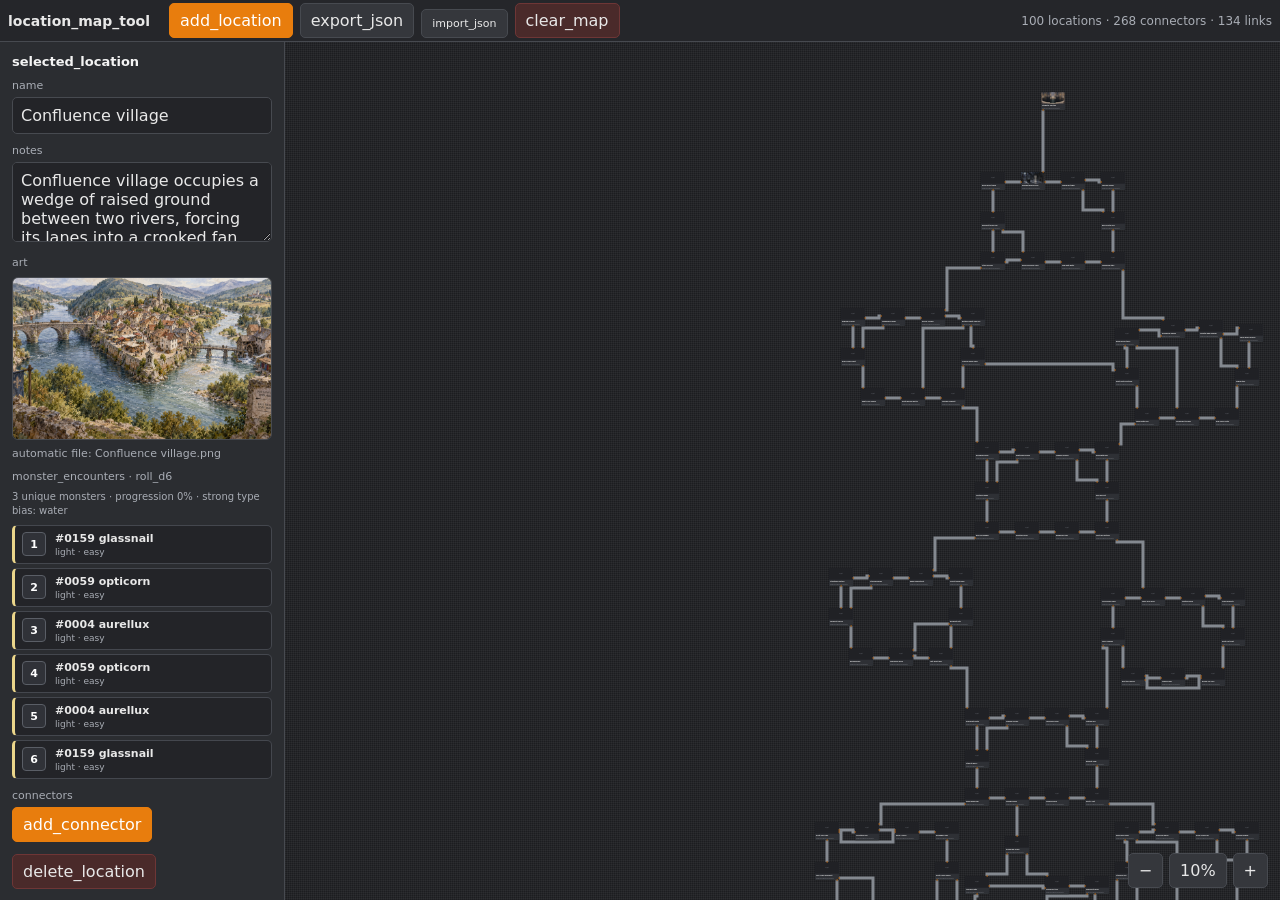
==== commit 566dbcbc: "Generate location monster encounters [skip ci]" ====
--- a/index.html
+++ b/index.html
@@ -577,7 +577,7 @@
     const zoomResetBtn = document.getElementById("zoom_reset_btn");
     const zoomInBtn = document.getElementById("zoom_in_btn");
 
-    const PRESET_MAP = {"locations":[{"id":"loc_001","name":"Confluence village","description":"Confluence village occupies a wedge of raised ground between two rivers, forcing its lanes into a crooked fan around the meeting of the waters. A broad masonry bridge carries the main road over the deeper channel, while a smaller timber bridge reaches watermills and dye sheds on the opposite bank. Stone flood marks climb the lower house walls, and every spring the villagers dismantle the market stalls before the rivers rise. At the point itself, a weather-smoothed shrine faces upstream toward both valleys.","art":"","x":-2100,"y":4560,"connectors":[{"id":"loc_001_link_094","side":"top","offset":0.9166666666666666}],"encounter_progress":0.0,"encounter_type_bias":{"water":14,"light":9,"dark":1,"fire":1,"nature":1},"encounters":[{"roll":1,"species_id":"0317","species_name":"wispwell","type":"water","difficulty":"easy","is_final_boss":false},{"roll":2,"species_id":"0317","species_name":"wispwell","type":"water","difficulty":"easy","is_final_boss":false},{"roll":3,"species_id":"0127","species_name":"pearlop","type":"water","difficulty":"easy","is_final_boss":false},{"roll":4,"species_id":"0222","species_name":"sealestine","type":"water","difficulty":"easy","is_final_boss":false},{"roll":5,"species_id":"0222","species_name":"sealestine","type":"water","difficulty":"easy","is_final_boss":false},{"roll":6,"species_id":"0127","species_name":"pearlop","type":"water","difficulty":"easy","is_final_boss":false}]},{"id":"loc_002","name":"Flowermead village","description":"Flowermead village sits in a shallow sea of pasture where bands of wildflowers make the surrounding fields look painted from a distance. The settlement is loose and bright: limewashed farmhouses, fenced kitchen gardens, hayricks, bee skeps, and a long green used for markets and midsummer games. Narrow irrigation ditches glitter between the meadows, crossed by flat stepping stones worn smooth by generations of boots. A derelict dovecote on the western rise is the only structure tall enough to see above the flowering grass.","art":"","x":-900,"y":4560,"connectors":[{"id":"loc_002_link_095","side":"top","offset":0.08333333333333333}],"encounter_progress":0.0,"encounter_type_bias":{"nature":12,"water":8,"dark":1,"fire":1,"light":1},"encounters":[{"roll":1,"species_id":"0083","species_name":"saplume","type":"nature","difficulty":"easy","is_final_boss":false},{"roll":2,"species_id":"0048","species_name":"lichenell","type":"nature","difficulty":"easy","is_final_boss":false},{"roll":3,"species_id":"0248","species_name":"sproutique","type":"nature","difficulty":"easy","is_final_boss":false},{"roll":4,"species_id":"0083","species_name":"saplume","type":"nature","difficulty":"easy","is_final_boss":false},{"roll":5,"species_id":"0048","species_name":"lichenell","type":"nature","difficulty":"easy","is_final_boss":false},{"roll":6,"species_id":"0248","species_name":"sproutique","type":"nature","difficulty":"easy","is_final_boss":false}]},{"id":"loc_003","name":"Arched ford hamlet","description":"Arched ford hamlet has grown around an unusually old bridge whose single black-stone arch barely clears the river in wet months. The roadway pinches between leaning houses built directly against the bridge approaches, their upper floors almost touching above the lane. Below, the ford spreads across pale gravel beside fish traps, tethering rings, and a half-collapsed washing platform. One bridge pier contains a sealed iron door at water level, visible only when the river runs low.","art":"","x":-640,"y":5200,"connectors":[{"id":"loc_003_link_096","side":"top","offset":0.9166666666666666}],"encounter_progress":0.0,"encounter_type_bias":{"water":17,"dark":12,"fire":6,"light":1,"nature":1},"encounters":[{"roll":1,"species_id":"0122","species_name":"sleetle","type":"water","difficulty":"easy","is_final_boss":false},{"roll":2,"species_id":"0122","species_name":"sleetle","type":"water","difficulty":"easy","is_final_boss":false},{"roll":3,"species_id":"0032","species_name":"glacipuff","type":"water","difficulty":"easy","is_final_boss":false},{"roll":4,"species_id":"0067","species_name":"puddlevet","type":"water","difficulty":"easy","is_final_boss":false},{"roll":5,"species_id":"0032","species_name":"glacipuff","type":"water","difficulty":"easy","is_final_boss":false},{"roll":6,"species_id":"0067","species_name":"puddlevet","type":"water","difficulty":"easy","is_final_boss":false}]},{"id":"loc_004","name":"Applevale hollow","description":"Applevale hollow is a warm, sheltered depression filled with orchards older than the cottages scattered among them. Mossy stone walls divide terraces of apple, pear, and quince trees; ladders lean permanently against the gnarled trunks and windfalls perfume the grass. At the lowest point stands a communal press house with a huge screw press and channels cut into the flagstone floor for juice. Beyond it, one abandoned orchard has grown so dense that its interlocked branches form a dim tunnel over the forgotten path.","art":"[data-uri]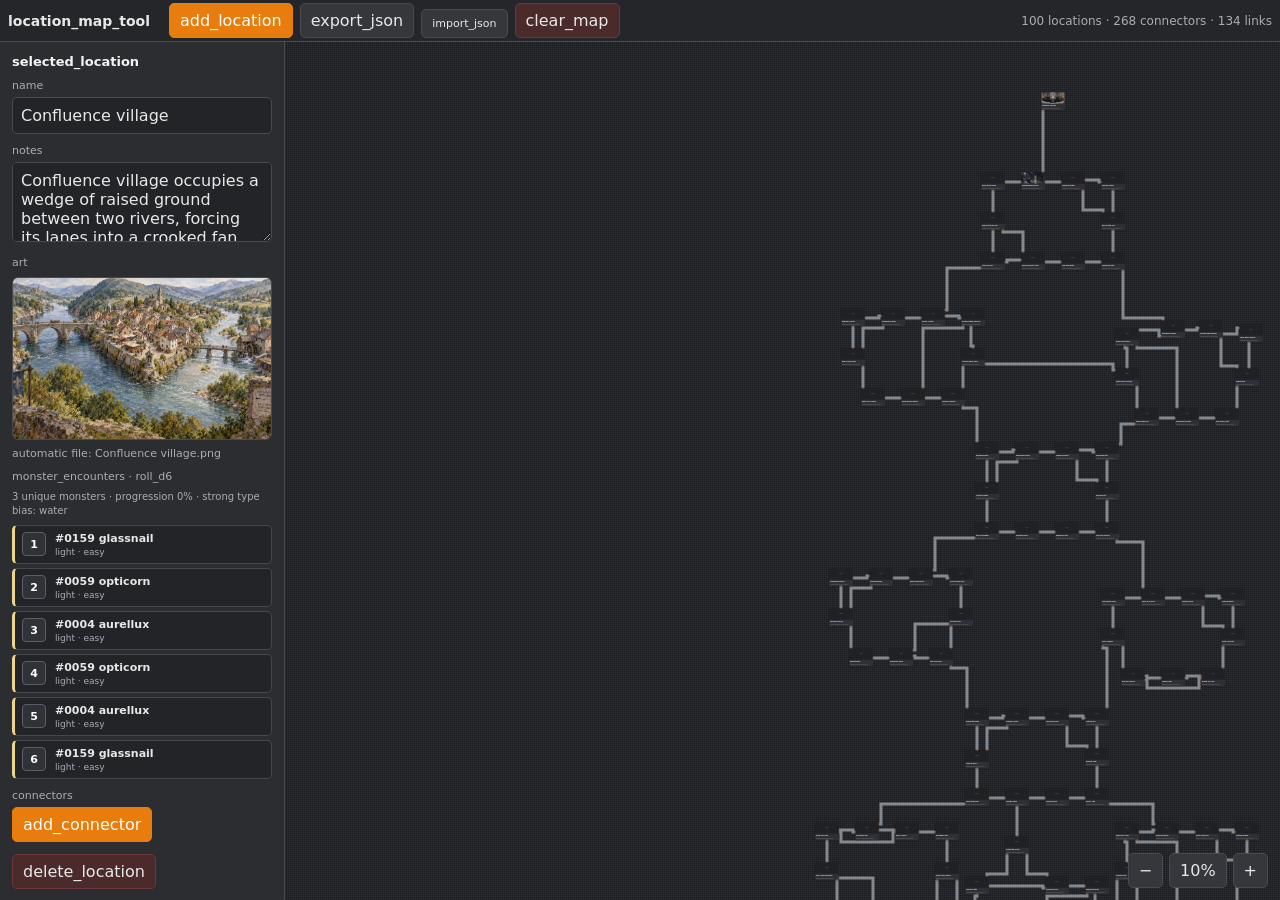
==== commit eda495e0: "Show healing sections in map tool" ====
--- a/index.html
+++ b/index.html
@@ -1,2412 +1,76 @@
-<!DOCTYPE html>
+<!doctype html>
 <html lang="en">
 <head>
-<meta charset="UTF-8">
-<meta name="viewport" content="width=device-width, initial-scale=1.0">
-<title>Location Map Tool</title>
-<style>
-    :root {
-        --bg: #1e1f22;
-        --panel: #2b2d31;
-        --panel-2: #35373c;
-        --panel-3: #232428;
-        --border: #474a50;
-        --text: #e8e8e8;
-        --muted: #a9adb5;
-        --accent: #e87d0d;
-        --accent-2: #ff9b33;
-        --danger: #cf4d4d;
-        --grid: rgba(255,255,255,0.035);
-        --node-w: 240px;
-        --node-h: 180px;
+  <meta charset="utf-8">
+  <meta name="viewport" content="width=device-width, initial-scale=1">
+  <title>The Book of Loops Map Tool</title>
+  <style>
+    html, body { width: 100%; height: 100%; margin: 0; overflow: hidden; background: #11161c; }
+    #mapTool { width: 100%; height: 100%; border: 0; display: block; }
+  </style>
+</head>
+<body>
+  <iframe id="mapTool" src="map_tool.html" title="The Book of Loops map tool"></iframe>
+  <script>
+    const frame = document.getElementById("mapTool");
+    let healingNote = "You may choose one of your monsters and fully heal it.";
+    let healingLocations = new Set();
+
+    fetch("healing_locations.json", { cache: "no-store" })
+      .then((response) => {
+        if (!response.ok) throw new Error(`healing locations request failed: ${response.status}`);
+        return response.json();
+      })
+      .then((data) => {
+        healingNote = String(data.note || healingNote);
+        healingLocations = new Set(Array.isArray(data.locations) ? data.locations.map(String) : []);
+        syncHealingSection();
+      })
+      .catch((error) => console.error("Could not load healing locations", error));
+
+    let healingSection = null;
+    let selectedLocationId = () => null;
+
+    function syncHealingSection() {
+      if (!healingSection) return;
+      const locationId = selectedLocationId();
+      healingSection.hidden = !locationId || !healingLocations.has(locationId);
     }
 
-    * { box-sizing: border-box; }
+    frame.addEventListener("load", () => {
+      const doc = frame.contentDocument;
+      const win = frame.contentWindow;
+      if (!doc || !win) return;
 
-    html, body {
-        width: 100%;
-        height: 100%;
-        margin: 0;
-        overflow: hidden;
-        background: var(--bg);
-        color: var(--text);
-        font-family: Inter, ui-sans-serif, system-ui, -apple-system, BlinkMacSystemFont, "Segoe UI", sans-serif;
-    }
+      const helper = doc.createElement("script");
+      helper.textContent = "window.__bookOfLoopsSelectedLocationId = () => (typeof selectedLocation !== 'undefined' && selectedLocation ? String(selectedLocation.id || '') : '');";
+      doc.body.appendChild(helper);
+      selectedLocationId = () => {
+        try { return String(win.__bookOfLoopsSelectedLocationId?.() || ""); }
+        catch { return ""; }
+      };
 
-    button, input, textarea { font: inherit; }
+      const editorGrid = doc.querySelector(".editor-grid");
+      if (!editorGrid) return;
 
-    button {
-        border: 1px solid var(--border);
-        color: var(--text);
-        background: var(--panel-2);
-        border-radius: 5px;
-        padding: 7px 10px;
-        cursor: pointer;
-        user-select: none;
-    }
+      healingSection = doc.createElement("div");
+      healingSection.id = "locationHealing";
+      healingSection.className = "editor-field";
+      healingSection.hidden = true;
+      healingSection.innerHTML = `<div style="font-weight:700;margin-bottom:6px">Healing</div><div style="padding:10px 12px;border:1px solid rgba(216,179,106,.45);border-radius:8px;background:rgba(216,179,106,.08);line-height:1.45">${healingNote}</div>`;
 
-    button:hover { background: #40434a; }
-    button.primary { background: var(--accent); border-color: var(--accent); color: #fff; }
-    button.primary:hover { background: var(--accent-2); }
-    button.danger { background: #4a2a2a; border-color: #6e3636; }
-    button.danger:hover { background: #633030; }
+      const artwork = doc.getElementById("locationArtwork")?.closest(".editor-field");
+      editorGrid.insertBefore(healingSection, artwork || null);
 
-    #app {
-        height: 100%;
-        display: grid;
-        grid-template-rows: 42px 1fr;
-    }
-
-    #topbar {
-        display: flex;
-        align-items: center;
-        gap: 7px;
-        padding: 6px 8px;
-        background: #25262a;
-        border-bottom: 1px solid var(--border);
-        z-index: 30;
-    }
-
-    #brand {
-        font-size: 14px;
-        font-weight: 700;
-        margin-right: 12px;
-        white-space: nowrap;
-    }
-
-    #status {
-        margin-left: auto;
-        color: var(--muted);
-        font-size: 12px;
-        white-space: nowrap;
-    }
-
-    #main {
-        min-height: 0;
-        display: grid;
-        grid-template-columns: 285px 1fr;
-    }
-
-    #sidebar {
-        min-height: 0;
-        overflow-y: auto;
-        background: var(--panel);
-        border-right: 1px solid var(--border);
-        padding: 12px;
-    }
-
-    .section {
-        border-bottom: 1px solid var(--border);
-        padding-bottom: 14px;
-        margin-bottom: 14px;
-    }
-
-    .section:last-child { border-bottom: 0; }
-
-    h2 {
-        font-size: 13px;
-        margin: 0 0 10px 0;
-        color: #f4f4f4;
-    }
-
-    label {
-        display: block;
-        font-size: 11px;
-        color: var(--muted);
-        margin: 10px 0 5px;
-    }
-
-    input[type="text"], textarea {
-        width: 100%;
-        border: 1px solid var(--border);
-        border-radius: 5px;
-        background: var(--panel-3);
-        color: var(--text);
-        padding: 8px;
-        outline: none;
-    }
-
-    input[type="text"]:focus, textarea:focus { border-color: var(--accent); }
-
-    textarea {
-        min-height: 80px;
-        resize: vertical;
-    }
-
-    .button-row {
-        display: flex;
-        gap: 7px;
-        flex-wrap: wrap;
-    }
-
-    #art_preview {
-        width: 100%;
-        aspect-ratio: 16 / 10;
-        object-fit: cover;
-        background: #18191c;
-        border: 1px solid var(--border);
-        border-radius: 6px;
-        display: none;
-        margin-top: 8px;
-    }
-
-    #empty_editor {
-        color: var(--muted);
-        font-size: 12px;
-        line-height: 1.5;
-    }
-
-    #workspace_wrap {
-        min-width: 0;
-        min-height: 0;
-        position: relative;
-        overflow: hidden;
-        background:
-            linear-gradient(var(--grid) 1px, transparent 1px),
-            linear-gradient(90deg, var(--grid) 1px, transparent 1px),
-            #1c1d20;
-        background-size: 20px 20px;
-    }
-
-    #workspace {
-        position: absolute;
-        left: 0;
-        top: 0;
-        width: 0;
-        height: 0;
-        transform-origin: 0 0;
-        overflow: visible;
-        pointer-events: none;
-        z-index: 2;
-    }
-
-    #nodes_layer {
-        position: absolute;
-        left: 0;
-        top: 0;
-        width: 0;
-        height: 0;
-        overflow: visible;
-        pointer-events: none;
-    }
-
-    #links_svg {
-        position: absolute;
-        inset: 0;
-        width: 100%;
-        height: 100%;
-        overflow: hidden;
-        z-index: 1;
-    }
-
-    .link-group {
-        pointer-events: stroke;
-        cursor: pointer;
-    }
-
-    .link-hit {
-        fill: none;
-        stroke: transparent;
-        stroke-width: 15;
-        pointer-events: stroke;
-    }
-
-    .link-line {
-        fill: none;
-        stroke: #848990;
-        stroke-width: 3;
-        vector-effect: non-scaling-stroke;
-        pointer-events: none;
-    }
-
-    .link-group.selected .link-line {
-        stroke: var(--accent);
-        stroke-width: 4;
-    }
-
-    #temp_link {
-        fill: none;
-        stroke: var(--accent-2);
-        stroke-width: 3;
-        stroke-dasharray: 8 6;
-        vector-effect: non-scaling-stroke;
-        pointer-events: none;
-        display: none;
-    }
-
-    .node {
-        position: absolute;
-        pointer-events: auto;
-        width: var(--node-w);
-        height: var(--node-h);
-        background: #2e3035;
-        border: 1px solid #50535a;
-        border-radius: 8px;
-        box-shadow: 0 4px 14px rgba(0,0,0,.28);
-        overflow: visible;
-        user-select: none;
-    }
-
-    .node.selected {
-        border-color: var(--accent);
-        box-shadow: 0 0 0 1px var(--accent), 0 6px 18px rgba(0,0,0,.35);
-    }
-
-    .node_art {
-        height: 118px;
-        border-radius: 7px 7px 0 0;
-        background: #202125;
-        background-size: cover;
-        background-position: center;
-        border-bottom: 1px solid #45484f;
-        display: grid;
-        place-items: center;
-        color: #737780;
-        font-size: 11px;
-        overflow: hidden;
-    }
-
-    .node_name {
-        padding: 10px 34px 10px 10px;
-        font-weight: 650;
-        font-size: 13px;
-        white-space: nowrap;
-        overflow: hidden;
-        text-overflow: ellipsis;
-    }
-
-    .connector {
-        position: absolute;
-        width: 17px;
-        height: 17px;
-        border-radius: 50%;
-        border: 2px solid #202125;
-        background: var(--accent);
-        transform: translate(-50%, -50%);
-        cursor: crosshair;
-        z-index: 6;
-    }
-
-    .connector:hover {
-        transform: translate(-50%, -50%) scale(1.22);
-        background: var(--accent-2);
-    }
-
-    .connector.selected {
-        box-shadow: 0 0 0 3px rgba(255,155,51,.32);
-        background: var(--accent-2);
-    }
-
-    .node_hint {
-        position: absolute;
-        left: 9px;
-        bottom: 7px;
-        color: #80848c;
-        font-size: 10px;
-        pointer-events: none;
-    }
-
-    #help {
-        font-size: 11px;
-        color: var(--muted);
-        line-height: 1.55;
-    }
-
-    #zoom_controls {
-        position: absolute;
-        right: 12px;
-        bottom: 12px;
-        display: flex;
-        gap: 6px;
-        z-index: 20;
-    }
-
-    #toast {
-        position: absolute;
-        left: 50%;
-        bottom: 18px;
-        transform: translateX(-50%);
-        background: #111216;
-        color: #eee;
-        border: 1px solid var(--border);
-        border-radius: 5px;
-        padding: 8px 12px;
-        font-size: 12px;
-        pointer-events: none;
-        opacity: 0;
-        transition: opacity .15s ease;
-        z-index: 50;
-    }
-
-    #toast.show { opacity: 1; }
-
-    .kbd {
-        border: 1px solid #555960;
-        border-bottom-width: 2px;
-        background: #27282c;
-        padding: 1px 4px;
-        border-radius: 4px;
-        font-size: 10px;
-        color: #ddd;
-    }
-
-    .file-button {
-        display: inline-block;
-        border: 1px solid var(--border);
-        color: var(--text);
-        background: var(--panel-2);
-        border-radius: 5px;
-        padding: 7px 10px;
-        cursor: pointer;
-    }
-
-    .file-button:hover { background: #40434a; }
-
-    #selected_link_panel,
-    #selected_connector_panel {
-        display: none;
-    }
-
-    /* monster encounter table */
-    #encounter_meta {
-        margin-top: 7px;
-        color: var(--muted);
-        font-size: 10px;
-        line-height: 1.4;
-    }
-
-    #encounter_table {
-        margin-top: 7px;
-        display: grid;
-        gap: 4px;
-    }
-
-    .encounter_row {
-        display: grid;
-        grid-template-columns: 26px minmax(0, 1fr);
-        gap: 7px;
-        align-items: center;
-        padding: 6px 7px;
-        border: 1px solid #44474e;
-        border-radius: 5px;
-        background: #232428;
-    }
-
-    .encounter_die {
-        display: grid;
-        place-items: center;
-        width: 24px;
-        height: 24px;
-        border: 1px solid #5a5e66;
-        border-radius: 4px;
-        background: #303238;
-        color: #fff;
-        font-size: 11px;
-        font-weight: 700;
-    }
-
-    .encounter_monster {
-        min-width: 0;
-        display: grid;
-        gap: 2px;
-    }
-
-    .encounter_monster strong {
-        overflow: hidden;
-        text-overflow: ellipsis;
-        white-space: nowrap;
-        font-size: 11px;
-        font-weight: 650;
-    }
-
-    .encounter_monster small {
-        color: var(--muted);
-        font-size: 9px;
-        text-transform: lowercase;
-    }
-
-    .encounter_row[data-type="fire"] { border-left: 3px solid #f29255; }
-    .encounter_row[data-type="water"] { border-left: 3px solid #60bff5; }
-    .encounter_row[data-type="nature"] { border-left: 3px solid #91c974; }
-    .encounter_row[data-type="light"] { border-left: 3px solid #ead58a; }
-    .encounter_row[data-type="dark"] { border-left: 3px solid #b49bea; }
-    .encounter_row.final_boss { border-color: #b49bea; box-shadow: inset 0 0 0 1px #b49bea55; }
-
-</style>
-</head>
-<body>
-<div id="app">
-    <div id="topbar">
-        <div id="brand">location_map_tool</div>
-        <button id="add_btn" class="primary">add_location</button>
-        <button id="export_btn">export_json</button>
-        <label class="file-button" for="import_input">import_json</label>
-        <input id="import_input" type="file" accept=".json,application/json" hidden>
-        <button id="clear_btn" class="danger">clear_map</button>
-        <div id="status">0 locations · 0 connectors · 0 links</div>
-    </div>
-
-    <div id="main">
-        <aside id="sidebar">
-            <div class="section">
-                <h2>selected_location</h2>
-                <div id="empty_editor">Select a location on the map, or create one.</div>
-
-                <div id="location_editor" hidden>
-                    <label for="name_input">name</label>
-                    <input id="name_input" type="text" autocomplete="off">
-
-                    <label for="description_input">notes</label>
-                    <textarea id="description_input"></textarea>
-
-                    <label>art</label>
-                    <img id="art_preview" alt="location art preview">
-                    <div id="art_filename" style="margin-top:7px;color:var(--muted);font-size:11px;overflow-wrap:anywhere"></div>
-
-
-                    <label>monster_encounters · roll_d6</label>
-                    <div id="encounter_meta"></div>
-                    <div id="encounter_table"></div>
-
-                    <label>connectors</label>
-                    <div class="button-row">
-                        <button id="add_connector_btn" class="primary">add_connector</button>
-                    </div>
-
-                    <div class="button-row" style="margin-top:12px">
-                        <button id="delete_location_btn" class="danger">delete_location</button>
-                    </div>
-                </div>
-            </div>
-
-            <div class="section" id="selected_connector_panel">
-                <h2>selected_connector</h2>
-                <div id="connector_summary" style="font-size:12px;color:var(--muted);margin-bottom:9px"></div>
-                <button id="delete_connector_btn" class="danger">delete_connector</button>
-            </div>
-
-            <div class="section" id="selected_link_panel">
-                <h2>selected_link</h2>
-                <div id="link_summary" style="font-size:12px;color:var(--muted);margin-bottom:9px"></div>
-                <button id="delete_link_btn" class="danger">delete_link</button>
-            </div>
-
-            <div class="section">
-                <h2>controls</h2>
-                <div id="help">
-                    Each location can have <b>unlimited connectors</b>.<br><br>
-                    Use <b>add_connector</b> repeatedly, or double-click near any edge of a location to create one exactly there.<br><br>
-                    Drag any orange connector onto another connector to link them. You can also drop onto the body of another location and a new connector will be created automatically at that point.<br><br>
-                    Connected connectors are automatically repositioned onto the routing grid. If a connector is already in use, creating another link from it automatically creates a separate routed connector.<br><br>
-                    Drag a location card to reposition it. Every tile is locked to the grid. Tiles cannot overlap other tiles or established link routes. Accepted links use exclusive orthogonal grid routes, so links cannot cross or overlap each other or pass through tiles. If a move or link cannot satisfy those rules, it is rejected.<br><br>
-                    Roll a six-sided die at a location and use the matching monster in its <b>monster_encounters</b> table. Encounter strength follows graph progression from the six starting villages toward Stillwater sanctum, with strong ecological type bias.<br><br>
-                    The canvas is unbounded: drag empty space to pan in any direction. Use the mouse wheel to zoom.
-                </div>
-            </div>
-        </aside>
-
-        <section id="workspace_wrap">
-            <svg id="links_svg">
-                <g id="links_world">
-                    <path id="temp_link"></path>
-                </g>
-            </svg>
-            <div id="workspace">
-                <div id="nodes_layer"></div>
-            </div>
-
-            <div id="zoom_controls">
-                <button id="zoom_out_btn">−</button>
-                <button id="zoom_reset_btn">100%</button>
-                <button id="zoom_in_btn">+</button>
-            </div>
-
-            <div id="toast"></div>
-        </section>
-    </div>
-</div>
-
-<script>
-(() => {
-    "use strict";
-
-    const STORAGE_KEY = "location_map_tool_v5_monster_encounters_v1";
-    const LEGACY_STORAGE_KEYS = ["location_map_tool_v4_100_adventure_network_dense_v1"];
-    const NODE_WIDTH = 240;
-    const NODE_HEIGHT = 180;
-    const TILE_GRID = 20;
-    const NODE_GAP = 40;
-    const ROUTE_GRID = 20;
-    const MAX_ROUTE_EXPANSIONS = 18000;
-    const MAX_PORT_PAIRS = 28;
-
-    const workspaceWrap = document.getElementById("workspace_wrap");
-    const workspace = document.getElementById("workspace");
-    const nodesLayer = document.getElementById("nodes_layer");
-    const linksSvg = document.getElementById("links_svg");
-    const linksWorld = document.getElementById("links_world");
-    const tempLink = document.getElementById("temp_link");
-    const status = document.getElementById("status");
-    const toast = document.getElementById("toast");
-
-    const addBtn = document.getElementById("add_btn");
-    const exportBtn = document.getElementById("export_btn");
-    const importInput = document.getElementById("import_input");
-    const clearBtn = document.getElementById("clear_btn");
-
-    const emptyEditor = document.getElementById("empty_editor");
-    const locationEditor = document.getElementById("location_editor");
-    const nameInput = document.getElementById("name_input");
-    const descriptionInput = document.getElementById("description_input");
-    const artPreview = document.getElementById("art_preview");
-    const artFilename = document.getElementById("art_filename");
-    const encounterMeta = document.getElementById("encounter_meta");
-    const encounterTable = document.getElementById("encounter_table");
-    const addConnectorBtn = document.getElementById("add_connector_btn");
-    const deleteLocationBtn = document.getElementById("delete_location_btn");
-
-    const selectedConnectorPanel = document.getElementById("selected_connector_panel");
-    const connectorSummary = document.getElementById("connector_summary");
-    const deleteConnectorBtn = document.getElementById("delete_connector_btn");
-
-    const selectedLinkPanel = document.getElementById("selected_link_panel");
-    const linkSummary = document.getElementById("link_summary");
-    const deleteLinkBtn = document.getElementById("delete_link_btn");
-
-    const zoomOutBtn = document.getElementById("zoom_out_btn");
-    const zoomResetBtn = document.getElementById("zoom_reset_btn");
-    const zoomInBtn = document.getElementById("zoom_in_btn");
-
-    const PRESET_MAP = {"locations":[{"id":"loc_001","name":"Confluence village","description":"Confluence village occupies a wedge of raised ground between two rivers, forcing its lanes into a crooked fan around the meeting of the waters. A broad masonry bridge carries the main road over the deeper channel, while a smaller timber bridge reaches watermills and dye sheds on the opposite bank. Stone flood marks climb the lower house walls, and every spring the villagers dismantle the market stalls before the rivers rise. At the point itself, a weather-smoothed shrine faces upstream toward both valleys.","art":"","x":-2100,"y":4560,"connectors":[{"id":"loc_001_link_094","side":"top","offset":0.9166666666666666}],"encounter_progress":0.0,"encounter_type_bias":{"water":14,"light":9,"dark":1,"fire":1,"nature":1},"encounters":[{"roll":1,"species_id":"0159","species_name":"glassnail","type":"light","difficulty":"easy","is_final_boss":false},{"roll":2,"species_id":"0059","species_name":"opticorn","type":"light","difficulty":"easy","is_final_boss":false},{"roll":3,"species_id":"0004","species_name":"aurellux","type":"light","difficulty":"easy","is_final_boss":false},{"roll":4,"species_id":"0059","species_name":"opticorn","type":"light","difficulty":"easy","is_final_boss":false},{"roll":5,"species_id":"0004","species_name":"aurellux","type":"light","difficulty":"easy","is_final_boss":false},{"roll":6,"species_id":"0159","species_name":"glassnail","type":"light","difficulty":"easy","is_final_boss":false}]},{"id":"loc_002","name":"Flowermead village","description":"Flowermead village sits in a shallow sea of pasture where bands of wildflowers make the surrounding fields look painted from a distance. The settlement is loose and bright: limewashed farmhouses, fenced kitchen gardens, hayricks, bee skeps, and a long green used for markets and midsummer games. Narrow irrigation ditches glitter between the meadows, crossed by flat stepping stones worn smooth by generations of boots. A derelict dovecote on the western rise is the only structure tall enough to see above the flowering grass.","art":"","x":-900,"y":4560,"connectors":[{"id":"loc_002_link_095","side":"top","offset":0.08333333333333333}],"encounter_progress":0.0,"encounter_type_bias":{"nature":12,"water":8,"dark":1,"fire":1,"light":1},"encounters":[{"roll":1,"species_id":"0083","species_name":"saplume","type":"nature","difficulty":"easy","is_final_boss":false},{"roll":2,"species_id":"0048","species_name":"lichenell","type":"nature","difficulty":"easy","is_final_boss":false},{"roll":3,"species_id":"0248","species_name":"sproutique","type":"nature","difficulty":"easy","is_final_boss":false},{"roll":4,"species_id":"0083","species_name":"saplume","type":"nature","difficulty":"easy","is_final_boss":false},{"roll":5,"species_id":"0048","species_name":"lichenell","type":"nature","difficulty":"easy","is_final_boss":false},{"roll":6,"species_id":"0248","species_name":"sproutique","type":"nature","difficulty":"easy","is_final_boss":false}]},{"id":"loc_003","name":"Arched ford hamlet","description":"Arched ford hamlet has grown around an unusually old bridge whose single black-stone arch barely clears the river in wet months. The roadway pinches between leaning houses built directly against the bridge approaches, their upper floors almost touching above the lane. Below, the ford spreads across pale gravel beside fish traps, tethering rings, and a half-collapsed washing platform. One bridge pier contains a sealed iron door at water level, visible only when the river runs low.","art":"","x":-640,"y":5200,"connectors":[{"id":"loc_003_link_096","side":"top","offset":0.9166666666666666}],"encounter_progress":0.0,"encounter_type_bias":{"water":17,"dark":12,"fire":6,"light":1,"nature":1},"encounters":[{"roll":1,"species_id":"0015","species_name":"velvraith","type":"dark","difficulty":"easy","is_final_boss":false},{"roll":2,"species_id":"0032","species_name":"glacipuff","type":"water","difficulty":"easy","is_final_boss":false},{"roll":3,"species_id":"0067","species_name":"puddlevet","type":"water","difficulty":"easy","is_final_boss":false},{"roll":4,"species_id":"0032","species_name":"glacipuff","type":"water","difficulty":"easy","is_final_boss":false},{"roll":5,"species_id":"0015","species_name":"velvraith","type":"dark","difficulty":"easy","is_final_boss":false},{"roll":6,"species_id":"0067","species_name":"puddlevet","type":"water","difficulty":"easy","is_final_boss":false}]},{"id":"loc_004","name":"Applevale hollow","description":"Applevale hollow is a warm, sheltered depression filled with orchards older than the cottages scattered among them. Mossy stone walls divide terraces of apple, pear, and quince trees; ladders lean permanently against the gnarled trunks and windfalls perfume the grass. At the lowest point stands a communal press house with a huge screw press and channels cut into the flagstone floor for juice. Beyond it, one abandoned orchard has grown so dense that its interlocked branches form a dim tunnel over the forgotten path.","art":"[data-uri]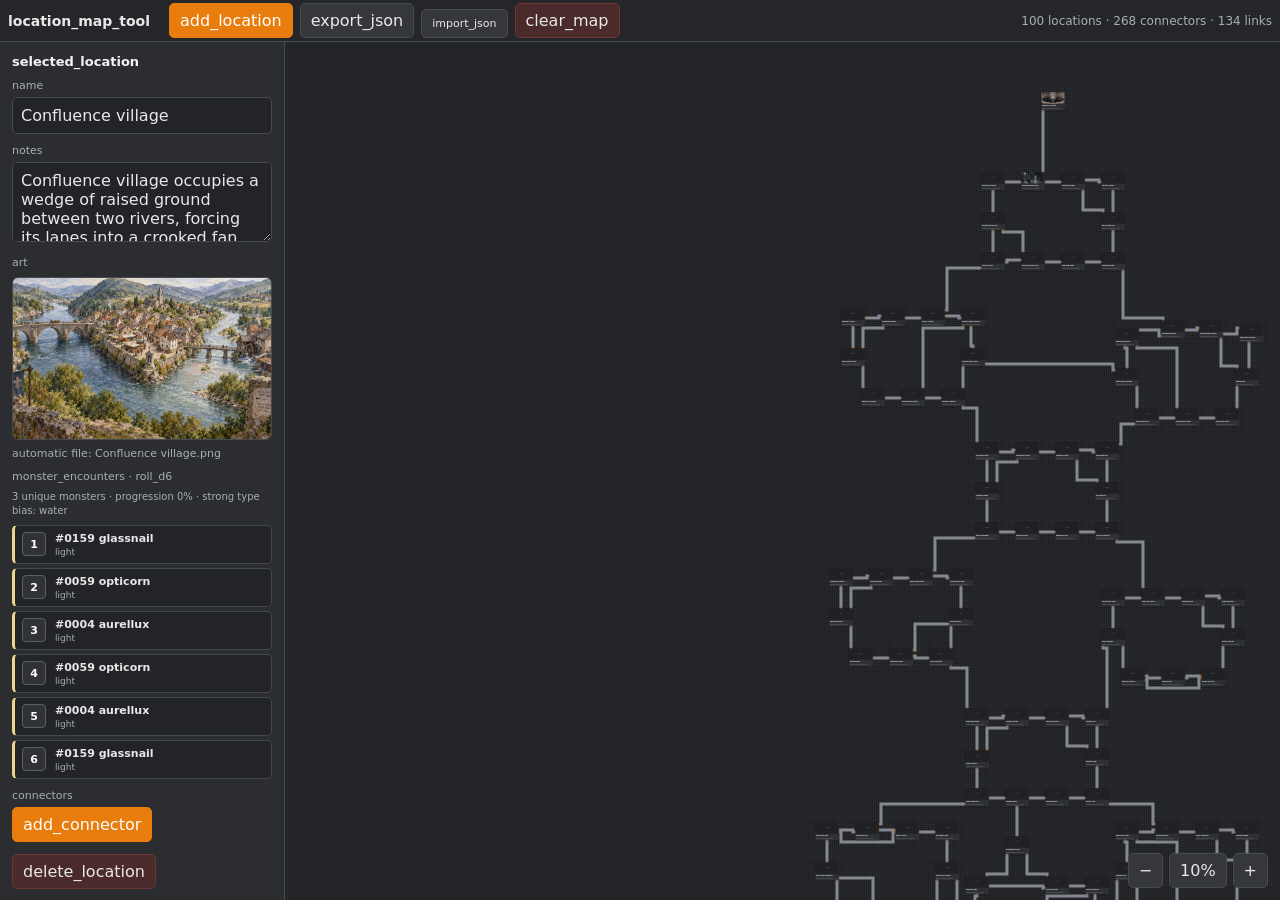
==== commit 6256d999: "Regenerate map with healing locations" ====
--- a/index.html
+++ b/index.html
@@ -1,76 +1,2447 @@
-<!doctype html>
+<!DOCTYPE html>
 <html lang="en">
 <head>
-  <meta charset="utf-8">
-  <meta name="viewport" content="width=device-width, initial-scale=1">
-  <title>The Book of Loops Map Tool</title>
-  <style>
-    html, body { width: 100%; height: 100%; margin: 0; overflow: hidden; background: #11161c; }
-    #mapTool { width: 100%; height: 100%; border: 0; display: block; }
-  </style>
+<meta charset="UTF-8">
+<meta name="viewport" content="width=device-width, initial-scale=1.0">
+<title>Location Map Tool</title>
+<style>
+    :root {
+        --bg: #1e1f22;
+        --panel: #2b2d31;
+        --panel-2: #35373c;
+        --panel-3: #232428;
+        --border: #474a50;
+        --text: #e8e8e8;
+        --muted: #a9adb5;
+        --accent: #e87d0d;
+        --accent-2: #ff9b33;
+        --danger: #cf4d4d;
+        --grid: rgba(255,255,255,0.035);
+        --node-w: 240px;
+        --node-h: 180px;
+    }
+
+    * { box-sizing: border-box; }
+
+    html, body {
+        width: 100%;
+        height: 100%;
+        margin: 0;
+        overflow: hidden;
+        background: var(--bg);
+        color: var(--text);
+        font-family: Inter, ui-sans-serif, system-ui, -apple-system, BlinkMacSystemFont, "Segoe UI", sans-serif;
+    }
+
+    button, input, textarea { font: inherit; }
+
+    button {
+        border: 1px solid var(--border);
+        color: var(--text);
+        background: var(--panel-2);
+        border-radius: 5px;
+        padding: 7px 10px;
+        cursor: pointer;
+        user-select: none;
+    }
+
+    button:hover { background: #40434a; }
+    button.primary { background: var(--accent); border-color: var(--accent); color: #fff; }
+    button.primary:hover { background: var(--accent-2); }
+    button.danger { background: #4a2a2a; border-color: #6e3636; }
+    button.danger:hover { background: #633030; }
+
+    #app {
+        height: 100%;
+        display: grid;
+        grid-template-rows: 42px 1fr;
+    }
+
+    #topbar {
+        display: flex;
+        align-items: center;
+        gap: 7px;
+        padding: 6px 8px;
+        background: #25262a;
+        border-bottom: 1px solid var(--border);
+        z-index: 30;
+    }
+
+    #brand {
+        font-size: 14px;
+        font-weight: 700;
+        margin-right: 12px;
+        white-space: nowrap;
+    }
+
+    #status {
+        margin-left: auto;
+        color: var(--muted);
+        font-size: 12px;
+        white-space: nowrap;
+    }
+
+    #main {
+        min-height: 0;
+        display: grid;
+        grid-template-columns: 285px 1fr;
+    }
+
+    #sidebar {
+        min-height: 0;
+        overflow-y: auto;
+        background: var(--panel);
+        border-right: 1px solid var(--border);
+        padding: 12px;
+    }
+
+    .section {
+        border-bottom: 1px solid var(--border);
+        padding-bottom: 14px;
+        margin-bottom: 14px;
+    }
+
+    .section:last-child { border-bottom: 0; }
+
+    h2 {
+        font-size: 13px;
+        margin: 0 0 10px 0;
+        color: #f4f4f4;
+    }
+
+    label {
+        display: block;
+        font-size: 11px;
+        color: var(--muted);
+        margin: 10px 0 5px;
+    }
+
+    input[type="text"], textarea {
+        width: 100%;
+        border: 1px solid var(--border);
+        border-radius: 5px;
+        background: var(--panel-3);
+        color: var(--text);
+        padding: 8px;
+        outline: none;
+    }
+
+    input[type="text"]:focus, textarea:focus { border-color: var(--accent); }
+
+    textarea {
+        min-height: 80px;
+        resize: vertical;
+    }
+
+    .button-row {
+        display: flex;
+        gap: 7px;
+        flex-wrap: wrap;
+    }
+
+    #art_preview {
+        width: 100%;
+        aspect-ratio: 16 / 10;
+        object-fit: cover;
+        background: #18191c;
+        border: 1px solid var(--border);
+        border-radius: 6px;
+        display: none;
+        margin-top: 8px;
+    }
+
+    #empty_editor {
+        color: var(--muted);
+        font-size: 12px;
+        line-height: 1.5;
+    }
+
+    #workspace_wrap {
+        min-width: 0;
+        min-height: 0;
+        position: relative;
+        overflow: hidden;
+        background:
+            linear-gradient(var(--grid) 1px, transparent 1px),
+            linear-gradient(90deg, var(--grid) 1px, transparent 1px),
+            #1c1d20;
+        background-size: 20px 20px;
+    }
+
+    #workspace {
+        position: absolute;
+        left: 0;
+        top: 0;
+        width: 0;
+        height: 0;
+        transform-origin: 0 0;
+        overflow: visible;
+        pointer-events: none;
+        z-index: 2;
+    }
+
+    #nodes_layer {
+        position: absolute;
+        left: 0;
+        top: 0;
+        width: 0;
+        height: 0;
+        overflow: visible;
+        pointer-events: none;
+    }
+
+    #links_svg {
+        position: absolute;
+        inset: 0;
+        width: 100%;
+        height: 100%;
+        overflow: hidden;
+        z-index: 1;
+    }
+
+    .link-group {
+        pointer-events: stroke;
+        cursor: pointer;
+    }
+
+    .link-hit {
+        fill: none;
+        stroke: transparent;
+        stroke-width: 15;
+        pointer-events: stroke;
+    }
+
+    .link-line {
+        fill: none;
+        stroke: #848990;
+        stroke-width: 3;
+        vector-effect: non-scaling-stroke;
+        pointer-events: none;
+    }
+
+    .link-group.selected .link-line {
+        stroke: var(--accent);
+        stroke-width: 4;
+    }
+
+    #temp_link {
+        fill: none;
+        stroke: var(--accent-2);
+        stroke-width: 3;
+        stroke-dasharray: 8 6;
+        vector-effect: non-scaling-stroke;
+        pointer-events: none;
+        display: none;
+    }
+
+    .node {
+        position: absolute;
+        pointer-events: auto;
+        width: var(--node-w);
+        height: var(--node-h);
+        background: #2e3035;
+        border: 1px solid #50535a;
+        border-radius: 8px;
+        box-shadow: 0 4px 14px rgba(0,0,0,.28);
+        overflow: visible;
+        user-select: none;
+    }
+
+    .node.selected {
+        border-color: var(--accent);
+        box-shadow: 0 0 0 1px var(--accent), 0 6px 18px rgba(0,0,0,.35);
+    }
+
+    .node_art {
+        height: 118px;
+        border-radius: 7px 7px 0 0;
+        background: #202125;
+        background-size: cover;
+        background-position: center;
+        border-bottom: 1px solid #45484f;
+        display: grid;
+        place-items: center;
+        color: #737780;
+        font-size: 11px;
+        overflow: hidden;
+    }
+
+    .node_name {
+        padding: 10px 34px 10px 10px;
+        font-weight: 650;
+        font-size: 13px;
+        white-space: nowrap;
+        overflow: hidden;
+        text-overflow: ellipsis;
+    }
+
+    .connector {
+        position: absolute;
+        width: 17px;
+        height: 17px;
+        border-radius: 50%;
+        border: 2px solid #202125;
+        background: var(--accent);
+        transform: translate(-50%, -50%);
+        cursor: crosshair;
+        z-index: 6;
+    }
+
+    .connector:hover {
+        transform: translate(-50%, -50%) scale(1.22);
+        background: var(--accent-2);
+    }
+
+    .connector.selected {
+        box-shadow: 0 0 0 3px rgba(255,155,51,.32);
+        background: var(--accent-2);
+    }
+
+    .node_hint {
+        position: absolute;
+        left: 9px;
+        bottom: 7px;
+        color: #80848c;
+        font-size: 10px;
+        pointer-events: none;
+    }
+
+    #help {
+        font-size: 11px;
+        color: var(--muted);
+        line-height: 1.55;
+    }
+
+    #zoom_controls {
+        position: absolute;
+        right: 12px;
+        bottom: 12px;
+        display: flex;
+        gap: 6px;
+        z-index: 20;
+    }
+
+    #toast {
+        position: absolute;
+        left: 50%;
+        bottom: 18px;
+        transform: translateX(-50%);
+        background: #111216;
+        color: #eee;
+        border: 1px solid var(--border);
+        border-radius: 5px;
+        padding: 8px 12px;
+        font-size: 12px;
+        pointer-events: none;
+        opacity: 0;
+        transition: opacity .15s ease;
+        z-index: 50;
+    }
+
+    #toast.show { opacity: 1; }
+
+    .kbd {
+        border: 1px solid #555960;
+        border-bottom-width: 2px;
+        background: #27282c;
+        padding: 1px 4px;
+        border-radius: 4px;
+        font-size: 10px;
+        color: #ddd;
+    }
+
+    .file-button {
+        display: inline-block;
+        border: 1px solid var(--border);
+        color: var(--text);
+        background: var(--panel-2);
+        border-radius: 5px;
+        padding: 7px 10px;
+        cursor: pointer;
+    }
+
+    .file-button:hover { background: #40434a; }
+
+    #selected_link_panel,
+    #selected_connector_panel {
+        display: none;
+    }
+
+    /* monster encounter table */
+    #encounter_meta {
+        margin-top: 7px;
+        color: var(--muted);
+        font-size: 10px;
+        line-height: 1.4;
+    }
+
+    #encounter_table {
+        margin-top: 7px;
+        display: grid;
+        gap: 4px;
+    }
+
+    .encounter_row {
+        display: grid;
+        grid-template-columns: 26px minmax(0, 1fr);
+        gap: 7px;
+        align-items: center;
+        padding: 6px 7px;
+        border: 1px solid #44474e;
+        border-radius: 5px;
+        background: #232428;
+    }
+
+    .encounter_die {
+        display: grid;
+        place-items: center;
+        width: 24px;
+        height: 24px;
+        border: 1px solid #5a5e66;
+        border-radius: 4px;
+        background: #303238;
+        color: #fff;
+        font-size: 11px;
+        font-weight: 700;
+    }
+
+    .encounter_monster {
+        min-width: 0;
+        display: grid;
+        gap: 2px;
+    }
+
+    .encounter_monster strong {
+        overflow: hidden;
+        text-overflow: ellipsis;
+        white-space: nowrap;
+        font-size: 11px;
+        font-weight: 650;
+    }
+
+    .encounter_monster small {
+        color: var(--muted);
+        font-size: 9px;
+        text-transform: lowercase;
+    }
+
+    .encounter_row[data-type="fire"] { border-left: 3px solid #f29255; }
+    .encounter_row[data-type="water"] { border-left: 3px solid #60bff5; }
+    .encounter_row[data-type="nature"] { border-left: 3px solid #91c974; }
+    .encounter_row[data-type="light"] { border-left: 3px solid #ead58a; }
+    .encounter_row[data-type="dark"] { border-left: 3px solid #b49bea; }
+    .encounter_row.final_boss { border-color: #b49bea; box-shadow: inset 0 0 0 1px #b49bea55; }
+
+
+    /* optional location healing action */
+    .healing_note {
+        margin-top: 9px;
+        padding: 8px 9px;
+        border: 1px solid #6f8f72;
+        border-left: 3px solid #91c974;
+        border-radius: 5px;
+        background: #1f2922;
+        color: #dce9dc;
+        font-size: 10px;
+        line-height: 1.45;
+    }
+
+    .healing_note strong {
+        display: block;
+        margin-bottom: 2px;
+        color: #a9d68f;
+        font-size: 10px;
+        text-transform: lowercase;
+    }
+
+</style>
 </head>
 <body>
-  <iframe id="mapTool" src="map_tool.html" title="The Book of Loops map tool"></iframe>
-  <script>
-    const frame = document.getElementById("mapTool");
-    let healingNote = "You may choose one of your monsters and fully heal it.";
-    let healingLocations = new Set();
-
-    fetch("healing_locations.json", { cache: "no-store" })
-      .then((response) => {
-        if (!response.ok) throw new Error(`healing locations request failed: ${response.status}`);
-        return response.json();
-      })
-      .then((data) => {
-        healingNote = String(data.note || healingNote);
-        healingLocations = new Set(Array.isArray(data.locations) ? data.locations.map(String) : []);
-        syncHealingSection();
-      })
-      .catch((error) => console.error("Could not load healing locations", error));
-
-    let healingSection = null;
-    let selectedLocationId = () => null;
-
-    function syncHealingSection() {
-      if (!healingSection) return;
-      const locationId = selectedLocationId();
-      healingSection.hidden = !locationId || !healingLocations.has(locationId);
-    }
-
-    frame.addEventListener("load", () => {
-      const doc = frame.contentDocument;
-      const win = frame.contentWindow;
-      if (!doc || !win) return;
-
-      const helper = doc.createElement("script");
-      helper.textContent = "window.__bookOfLoopsSelectedLocationId = () => (typeof selectedLocation !== 'undefined' && selectedLocation ? String(selectedLocation.id || '') : '');";
-      doc.body.appendChild(helper);
-      selectedLocationId = () => {
-        try { return String(win.__bookOfLoopsSelectedLocationId?.() || ""); }
-        catch { return ""; }
-      };
-
-      const editorGrid = doc.querySelector(".editor-grid");
-      if (!editorGrid) return;
-
-      healingSection = doc.createElement("div");
-      healingSection.id = "locationHealing";
-      healingSection.className = "editor-field";
-      healingSection.hidden = true;
-      healingSection.innerHTML = `<div style="font-weight:700;margin-bottom:6px">Healing</div><div style="padding:10px 12px;border:1px solid rgba(216,179,106,.45);border-radius:8px;background:rgba(216,179,106,.08);line-height:1.45">${healingNote}</div>`;
-
-      const artwork = doc.getElementById("locationArtwork")?.closest(".editor-field");
-      editorGrid.insertBefore(healingSection, artwork || null);
-
-      const selectionLabel = doc.getElementById("selectionLabel");
-      if (selectionLabel) new MutationObserver(syncHealingSection).observe(selectionLabel, { childList: true, characterData: true, subtree: true });
-      const nameInput = doc.getElementById("nameInput");
-      if (nameInput) nameInput.addEventListener("input", syncHealingSection);
-      win.addEventListener("pointerup", syncHealingSection);
-      win.addEventListener("keyup", syncHealingSection);
-      setInterval(syncHealingSection, 500);
-      syncHealingSection();
+<div id="app">
+    <div id="topbar">
+        <div id="brand">location_map_tool</div>
+        <button id="add_btn" class="primary">add_location</button>
+        <button id="export_btn">export_json</button>
+        <label class="file-button" for="import_input">import_json</label>
+        <input id="import_input" type="file" accept=".json,application/json" hidden>
+        <button id="clear_btn" class="danger">clear_map</button>
+        <div id="status">0 locations · 0 connectors · 0 links</div>
+    </div>
+
+    <div id="main">
+        <aside id="sidebar">
+            <div class="section">
+                <h2>selected_location</h2>
+                <div id="empty_editor">Select a location on the map, or create one.</div>
+
+                <div id="location_editor" hidden>
+                    <label for="name_input">name</label>
+                    <input id="name_input" type="text" autocomplete="off">
+
+                    <label for="description_input">notes</label>
+                    <textarea id="description_input"></textarea>
+
+                    <label>art</label>
+                    <img id="art_preview" alt="location art preview">
+                    <div id="art_filename" style="margin-top:7px;color:var(--muted);font-size:11px;overflow-wrap:anywhere"></div>
+
+
+                    <label>monster_encounters · roll_d6</label>
+                    <div id="encounter_meta"></div>
+                    <div id="encounter_table"></div>
+
+                    <div id="healing_note" class="healing_note" hidden>
+                        <strong>healing</strong>
+                        <span>You may choose one of your monsters and fully restore its Health.</span>
+                    </div>
+
+                    <label>connectors</label>
+                    <div class="button-row">
+                        <button id="add_connector_btn" class="primary">add_connector</button>
+                    </div>
+
+                    <div class="button-row" style="margin-top:12px">
+                        <button id="delete_location_btn" class="danger">delete_location</button>
+                    </div>
+                </div>
+            </div>
+
+            <div class="section" id="selected_connector_panel">
+                <h2>selected_connector</h2>
+                <div id="connector_summary" style="font-size:12px;color:var(--muted);margin-bottom:9px"></div>
+                <button id="delete_connector_btn" class="danger">delete_connector</button>
+            </div>
+
+            <div class="section" id="selected_link_panel">
+                <h2>selected_link</h2>
+                <div id="link_summary" style="font-size:12px;color:var(--muted);margin-bottom:9px"></div>
+                <button id="delete_link_btn" class="danger">delete_link</button>
+            </div>
+
+            <div class="section">
+                <h2>controls</h2>
+                <div id="help">
+                    Each location can have <b>unlimited connectors</b>.<br><br>
+                    Use <b>add_connector</b> repeatedly, or double-click near any edge of a location to create one exactly there.<br><br>
+                    Drag any orange connector onto another connector to link them. You can also drop onto the body of another location and a new connector will be created automatically at that point.<br><br>
+                    Connected connectors are automatically repositioned onto the routing grid. If a connector is already in use, creating another link from it automatically creates a separate routed connector.<br><br>
+                    Drag a location card to reposition it. Every tile is locked to the grid. Tiles cannot overlap other tiles or established link routes. Accepted links use exclusive orthogonal grid routes, so links cannot cross or overlap each other or pass through tiles. If a move or link cannot satisfy those rules, it is rejected.<br><br>
+                    Roll a six-sided die at a location and use the matching monster in its <b>monster_encounters</b> table. Healing locations are marked in the editor and let you choose one monster to restore to full Health. Encounter strength follows graph progression from the six starting villages toward Stillwater sanctum, with strong ecological type bias.<br><br>
+                    The canvas is unbounded: drag empty space to pan in any direction. Use the mouse wheel to zoom.
+                </div>
+            </div>
+        </aside>
+
+        <section id="workspace_wrap">
+            <svg id="links_svg">
+                <g id="links_world">
+                    <path id="temp_link"></path>
+                </g>
+            </svg>
+            <div id="workspace">
+                <div id="nodes_layer"></div>
+            </div>
+
+            <div id="zoom_controls">
+                <button id="zoom_out_btn">−</button>
+                <button id="zoom_reset_btn">100%</button>
+                <button id="zoom_in_btn">+</button>
+            </div>
+
+            <div id="toast"></div>
+        </section>
+    </div>
+</div>
+
+<script>
+(() => {
+    "use strict";
+
+    const STORAGE_KEY = "location_map_tool_v5_monster_encounters_v1";
+    const LEGACY_STORAGE_KEYS = ["location_map_tool_v4_100_adventure_network_dense_v1"];
+    const NODE_WIDTH = 240;
+    const NODE_HEIGHT = 180;
+    const TILE_GRID = 20;
+    const NODE_GAP = 40;
+    const ROUTE_GRID = 20;
+    const MAX_ROUTE_EXPANSIONS = 18000;
+    const MAX_PORT_PAIRS = 28;
+
+    const workspaceWrap = document.getElementById("workspace_wrap");
+    const workspace = document.getElementById("workspace");
+    const nodesLayer = document.getElementById("nodes_layer");
+    const linksSvg = document.getElementById("links_svg");
+    const linksWorld = document.getElementById("links_world");
+    const tempLink = document.getElementById("temp_link");
+    const status = document.getElementById("status");
+    const toast = document.getElementById("toast");
+
+    const addBtn = document.getElementById("add_btn");
+    const exportBtn = document.getElementById("export_btn");
+    const importInput = document.getElementById("import_input");
+    const clearBtn = document.getElementById("clear_btn");
+
+    const emptyEditor = document.getElementById("empty_editor");
+    const locationEditor = document.getElementById("location_editor");
+    const nameInput = document.getElementById("name_input");
+    const descriptionInput = document.getElementById("description_input");
+    const artPreview = document.getElementById("art_preview");
+    const artFilename = document.getElementById("art_filename");
+    const encounterMeta = document.getElementById("encounter_meta");
+    const encounterTable = document.getElementById("encounter_table");
+    const healingNote = document.getElementById("healing_note");
+    const addConnectorBtn = document.getElementById("add_connector_btn");
+    const deleteLocationBtn = document.getElementById("delete_location_btn");
+
+    const selectedConnectorPanel = document.getElementById("selected_connector_panel");
+    const connectorSummary = document.getElementById("connector_summary");
+    const deleteConnectorBtn = document.getElementById("delete_connector_btn");
+
+    const selectedLinkPanel = document.getElementById("selected_link_panel");
+    const linkSummary = document.getElementById("link_summary");
+    const deleteLinkBtn = document.getElementById("delete_link_btn");
+
+    const zoomOutBtn = document.getElementById("zoom_out_btn");
+    const zoomResetBtn = document.getElementById("zoom_reset_btn");
+    const zoomInBtn = document.getElementById("zoom_in_btn");
+
+    const PRESET_MAP = {"locations":[{"id":"loc_001","name":"Confluence village","description":"Confluence village occupies a wedge of raised ground between two rivers, forcing its lanes into a crooked fan around the meeting of the waters. A broad masonry bridge carries the main road over the deeper channel, while a smaller timber bridge reaches watermills and dye sheds on the opposite bank. Stone flood marks climb the lower house walls, and every spring the villagers dismantle the market stalls before the rivers rise. At the point itself, a weather-smoothed shrine faces upstream toward both valleys.","art":"","x":-2100,"y":4560,"connectors":[{"id":"loc_001_link_094","side":"top","offset":0.9166666666666666}],"encounter_progress":0.0,"encounter_type_bias":{"water":14,"light":9,"dark":1,"fire":1,"nature":1},"encounters":[{"roll":1,"species_id":"0159","species_name":"glassnail","type":"light","difficulty":"easy","is_final_boss":false},{"roll":2,"species_id":"0059","species_name":"opticorn","type":"light","difficulty":"easy","is_final_boss":false},{"roll":3,"species_id":"0004","species_name":"aurellux","type":"light","difficulty":"easy","is_final_boss":false},{"roll":4,"species_id":"0059","species_name":"opticorn","type":"light","difficulty":"easy","is_final_boss":false},{"roll":5,"species_id":"0004","species_name":"aurellux","type":"light","difficulty":"easy","is_final_boss":false},{"roll":6,"species_id":"0159","species_name":"glassnail","type":"light","difficulty":"easy","is_final_boss":false}],"healing_location":false},{"id":"loc_002","name":"Flowermead village","description":"Flowermead village sits in a shallow sea of pasture where bands of wildflowers make the surrounding fields look painted from a distance. The settlement is loose and bright: limewashed farmhouses, fenced kitchen gardens, hayricks, bee skeps, and a long green used for markets and midsummer games. Narrow irrigation ditches glitter between the meadows, crossed by flat stepping stones worn smooth by generations of boots. A derelict dovecote on the western rise is the only structure tall enough to see above the flowering grass.","art":"","x":-900,"y":4560,"connectors":[{"id":"loc_002_link_095","side":"top","offset":0.08333333333333333}],"encounter_progress":0.0,"encounter_type_bias":{"nature":12,"water":8,"dark":1,"fire":1,"light":1},"encounters":[{"roll":1,"species_id":"0083","species_name":"saplume","type":"nature","difficulty":"easy","is_final_boss":false},{"roll":2,"species_id":"0048","species_name":"lichenell","type":"nature","difficulty":"easy","is_final_boss":false},{"roll":3,"species_id":"0248","species_name":"sproutique","type":"nature","difficulty":"easy","is_final_boss":false},{"roll":4,"species_id":"0083","species_name":"saplume","type":"nature","difficulty":"easy","is_final_boss":false},{"roll":5,"species_id":"0048","species_name":"lichenell","type":"nature","difficulty":"easy","is_final_boss":false},{"roll":6,"species_id":"0248","species_name":"sproutique","type":"nature","difficulty":"easy","is_final_boss":false}],"healing_location":false},{"id":"loc_003","name":"Arched ford hamlet","description":"Arched ford hamlet has grown around an unusually old bridge whose single black-stone arch barely clears the river in wet months. The roadway pinches between leaning houses built directly against the bridge approaches, their upper floors almost touching above the lane. Below, the ford spreads across pale gravel beside fish traps, tethering rings, and a half-collapsed washing platform. One bridge pier contains a sealed iron door at water level, visible only when the river runs low.","art":"","x":-640,"y":5200,"connectors":[{"id":"loc_003_link_096","side":"top","offset":0.9166666666666666}],"encounter_progress":0.0,"encounter_type_bias":{"water":17,"dark":12,"fire":6,"light":1,"nature":1},"encounters":[{"roll":1,"species_id":"0015","species_name":"velvraith","type":"dark","difficulty":"easy","is_final_boss":false},{"roll":2,"species_id":"0032","species_name":"glacipuff","type":"water","difficulty":"easy","is_final_boss":false},{"roll":3,"species_id":"0067","species_name":"puddlevet","type":"water","difficulty":"easy","is_final_boss":false},{"roll":4,"species_id":"0032","species_name":"glacipuff","type":"water","difficulty":"easy","is_final_boss":false},{"roll":5,"species_id":"0015","species_name":"velvraith","type":"dark","difficulty":"easy","is_final_boss":false},{"roll":6,"species_id":"0067","species_name":"puddlevet","type":"water","difficulty":"easy","is_final_boss":false}],"healing_location":false},{"id":"loc_004","name":"Applevale hollow","description":"Applevale hollow is a warm, sheltered depression filled with orchards older than the cottages scattered among them. Mossy stone walls divide terraces of apple, pear, and quince trees; ladders lean permanently against the gnarled trunks and windfalls perfume the grass. At the lowest point stands a communal press house with a huge screw press and channels cut into the flagstone floor for juice. Beyond it, one abandoned orchard has grown so dense that its interlocked branches form a dim tunnel over the forgotten path.","art":"[data-uri]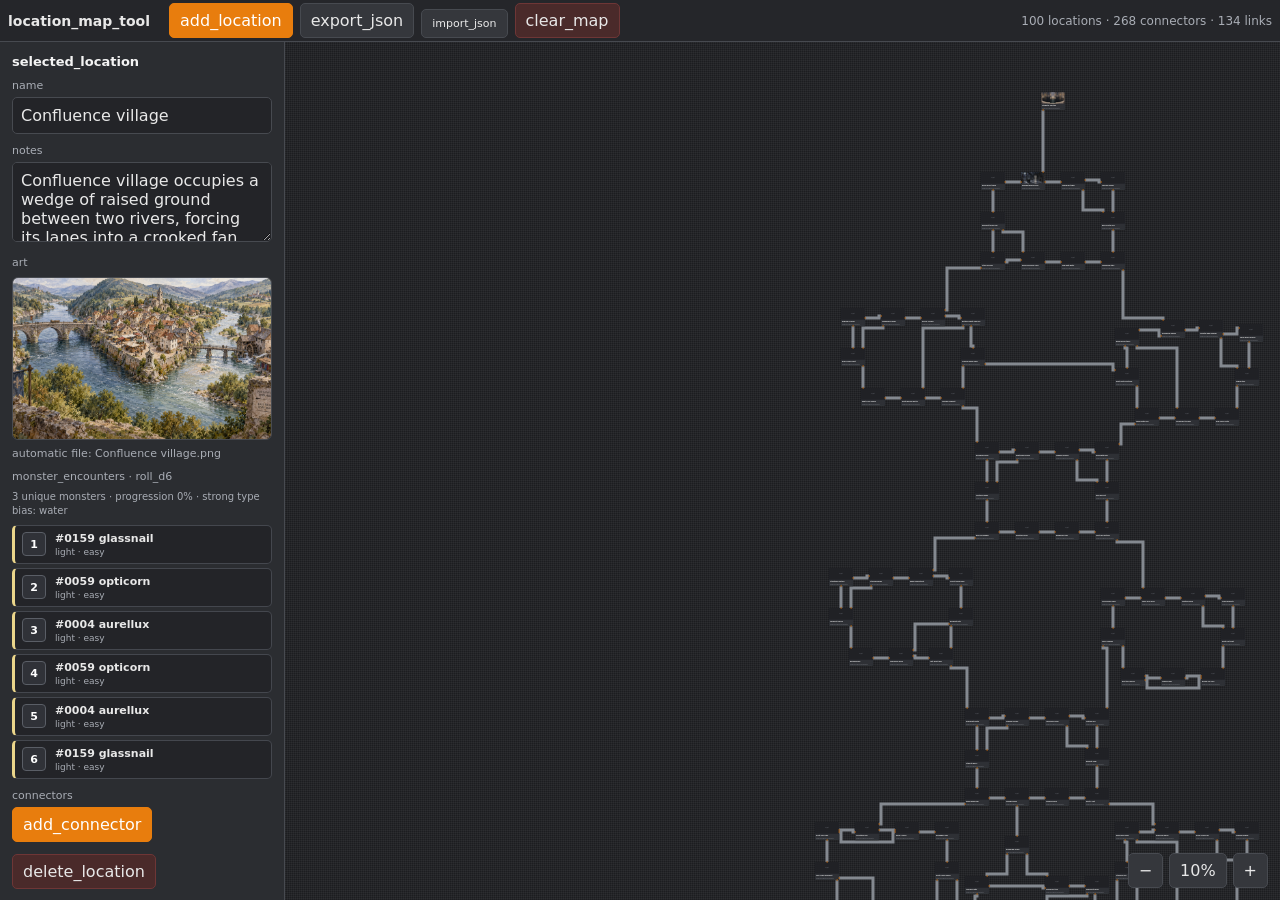
==== commit 2ee283de: "render healing locations in map tool" ====
--- a/index.html
+++ b/index.html
@@ -433,25 +433,24 @@
     .encounter_row.final_boss { border-color: #b49bea; box-shadow: inset 0 0 0 1px #b49bea55; }
 
 
-    /* optional location healing action */
-    .healing_note {
-        margin-top: 9px;
-        padding: 8px 9px;
-        border: 1px solid #6f8f72;
-        border-left: 3px solid #91c974;
-        border-radius: 5px;
-        background: #1f2922;
-        color: #dce9dc;
-        font-size: 10px;
+    /* healing location note */
+    #healing_note {
+        margin-top: 12px;
+        padding: 10px 12px;
+        border: 1px solid var(--line);
+        border-radius: 8px;
+        background: var(--panel);
+    }
+
+    #healing_note[hidden] {
+        display: none;
+    }
+
+    #healing_note .healing_note_text {
+        margin-top: 5px;
+        color: var(--text);
+        font-size: 12px;
         line-height: 1.45;
-    }
-
-    .healing_note strong {
-        display: block;
-        margin-bottom: 2px;
-        color: #a9d68f;
-        font-size: 10px;
-        text-transform: lowercase;
     }
 
 </style>
@@ -490,10 +489,11 @@
                     <div id="encounter_meta"></div>
                     <div id="encounter_table"></div>
 
-                    <div id="healing_note" class="healing_note" hidden>
-                        <strong>healing</strong>
-                        <span>You may choose one of your monsters and fully restore its Health.</span>
-                    </div>
+
+                    <section id="healing_note" hidden>
+                        <label>healing</label>
+                        <div class="healing_note_text">You can choose to fully heal one of your monsters.</div>
+                    </section>
 
                     <label>connectors</label>
                     <div class="button-row">
@@ -526,7 +526,7 @@
                     Drag any orange connector onto another connector to link them. You can also drop onto the body of another location and a new connector will be created automatically at that point.<br><br>
                     Connected connectors are automatically repositioned onto the routing grid. If a connector is already in use, creating another link from it automatically creates a separate routed connector.<br><br>
                     Drag a location card to reposition it. Every tile is locked to the grid. Tiles cannot overlap other tiles or established link routes. Accepted links use exclusive orthogonal grid routes, so links cannot cross or overlap each other or pass through tiles. If a move or link cannot satisfy those rules, it is rejected.<br><br>
-                    Roll a six-sided die at a location and use the matching monster in its <b>monster_encounters</b> table. Healing locations are marked in the editor and let you choose one monster to restore to full Health. Encounter strength follows graph progression from the six starting villages toward Stillwater sanctum, with strong ecological type bias.<br><br>
+                    Roll a six-sided die at a location and use the matching monster in its <b>monster_encounters</b> table. Encounter strength follows graph progression from the six starting villages toward Stillwater sanctum, with strong ecological type bias.<br><br>
                     The canvas is unbounded: drag empty space to pan in any direction. Use the mouse wheel to zoom.
                 </div>
             </div>
@@ -605,7 +605,7 @@
     const zoomResetBtn = document.getElementById("zoom_reset_btn");
     const zoomInBtn = document.getElementById("zoom_in_btn");
 
-    const PRESET_MAP = {"locations":[{"id":"loc_001","name":"Confluence village","description":"Confluence village occupies a wedge of raised ground between two rivers, forcing its lanes into a crooked fan around the meeting of the waters. A broad masonry bridge carries the main road over the deeper channel, while a smaller timber bridge reaches watermills and dye sheds on the opposite bank. Stone flood marks climb the lower house walls, and every spring the villagers dismantle the market stalls before the rivers rise. At the point itself, a weather-smoothed shrine faces upstream toward both valleys.","art":"","x":-2100,"y":4560,"connectors":[{"id":"loc_001_link_094","side":"top","offset":0.9166666666666666}],"encounter_progress":0.0,"encounter_type_bias":{"water":14,"light":9,"dark":1,"fire":1,"nature":1},"encounters":[{"roll":1,"species_id":"0159","species_name":"glassnail","type":"light","difficulty":"easy","is_final_boss":false},{"roll":2,"species_id":"0059","species_name":"opticorn","type":"light","difficulty":"easy","is_final_boss":false},{"roll":3,"species_id":"0004","species_name":"aurellux","type":"light","difficulty":"easy","is_final_boss":false},{"roll":4,"species_id":"0059","species_name":"opticorn","type":"light","difficulty":"easy","is_final_boss":false},{"roll":5,"species_id":"0004","species_name":"aurellux","type":"light","difficulty":"easy","is_final_boss":false},{"roll":6,"species_id":"0159","species_name":"glassnail","type":"light","difficulty":"easy","is_final_boss":false}],"healing_location":false},{"id":"loc_002","name":"Flowermead village","description":"Flowermead village sits in a shallow sea of pasture where bands of wildflowers make the surrounding fields look painted from a distance. The settlement is loose and bright: limewashed farmhouses, fenced kitchen gardens, hayricks, bee skeps, and a long green used for markets and midsummer games. Narrow irrigation ditches glitter between the meadows, crossed by flat stepping stones worn smooth by generations of boots. A derelict dovecote on the western rise is the only structure tall enough to see above the flowering grass.","art":"","x":-900,"y":4560,"connectors":[{"id":"loc_002_link_095","side":"top","offset":0.08333333333333333}],"encounter_progress":0.0,"encounter_type_bias":{"nature":12,"water":8,"dark":1,"fire":1,"light":1},"encounters":[{"roll":1,"species_id":"0083","species_name":"saplume","type":"nature","difficulty":"easy","is_final_boss":false},{"roll":2,"species_id":"0048","species_name":"lichenell","type":"nature","difficulty":"easy","is_final_boss":false},{"roll":3,"species_id":"0248","species_name":"sproutique","type":"nature","difficulty":"easy","is_final_boss":false},{"roll":4,"species_id":"0083","species_name":"saplume","type":"nature","difficulty":"easy","is_final_boss":false},{"roll":5,"species_id":"0048","species_name":"lichenell","type":"nature","difficulty":"easy","is_final_boss":false},{"roll":6,"species_id":"0248","species_name":"sproutique","type":"nature","difficulty":"easy","is_final_boss":false}],"healing_location":false},{"id":"loc_003","name":"Arched ford hamlet","description":"Arched ford hamlet has grown around an unusually old bridge whose single black-stone arch barely clears the river in wet months. The roadway pinches between leaning houses built directly against the bridge approaches, their upper floors almost touching above the lane. Below, the ford spreads across pale gravel beside fish traps, tethering rings, and a half-collapsed washing platform. One bridge pier contains a sealed iron door at water level, visible only when the river runs low.","art":"","x":-640,"y":5200,"connectors":[{"id":"loc_003_link_096","side":"top","offset":0.9166666666666666}],"encounter_progress":0.0,"encounter_type_bias":{"water":17,"dark":12,"fire":6,"light":1,"nature":1},"encounters":[{"roll":1,"species_id":"0015","species_name":"velvraith","type":"dark","difficulty":"easy","is_final_boss":false},{"roll":2,"species_id":"0032","species_name":"glacipuff","type":"water","difficulty":"easy","is_final_boss":false},{"roll":3,"species_id":"0067","species_name":"puddlevet","type":"water","difficulty":"easy","is_final_boss":false},{"roll":4,"species_id":"0032","species_name":"glacipuff","type":"water","difficulty":"easy","is_final_boss":false},{"roll":5,"species_id":"0015","species_name":"velvraith","type":"dark","difficulty":"easy","is_final_boss":false},{"roll":6,"species_id":"0067","species_name":"puddlevet","type":"water","difficulty":"easy","is_final_boss":false}],"healing_location":false},{"id":"loc_004","name":"Applevale hollow","description":"Applevale hollow is a warm, sheltered depression filled with orchards older than the cottages scattered among them. Mossy stone walls divide terraces of apple, pear, and quince trees; ladders lean permanently against the gnarled trunks and windfalls perfume the grass. At the lowest point stands a communal press house with a huge screw press and channels cut into the flagstone floor for juice. Beyond it, one abandoned orchard has grown so dense that its interlocked branches form a dim tunnel over the forgotten path.","art":"[data-uri]